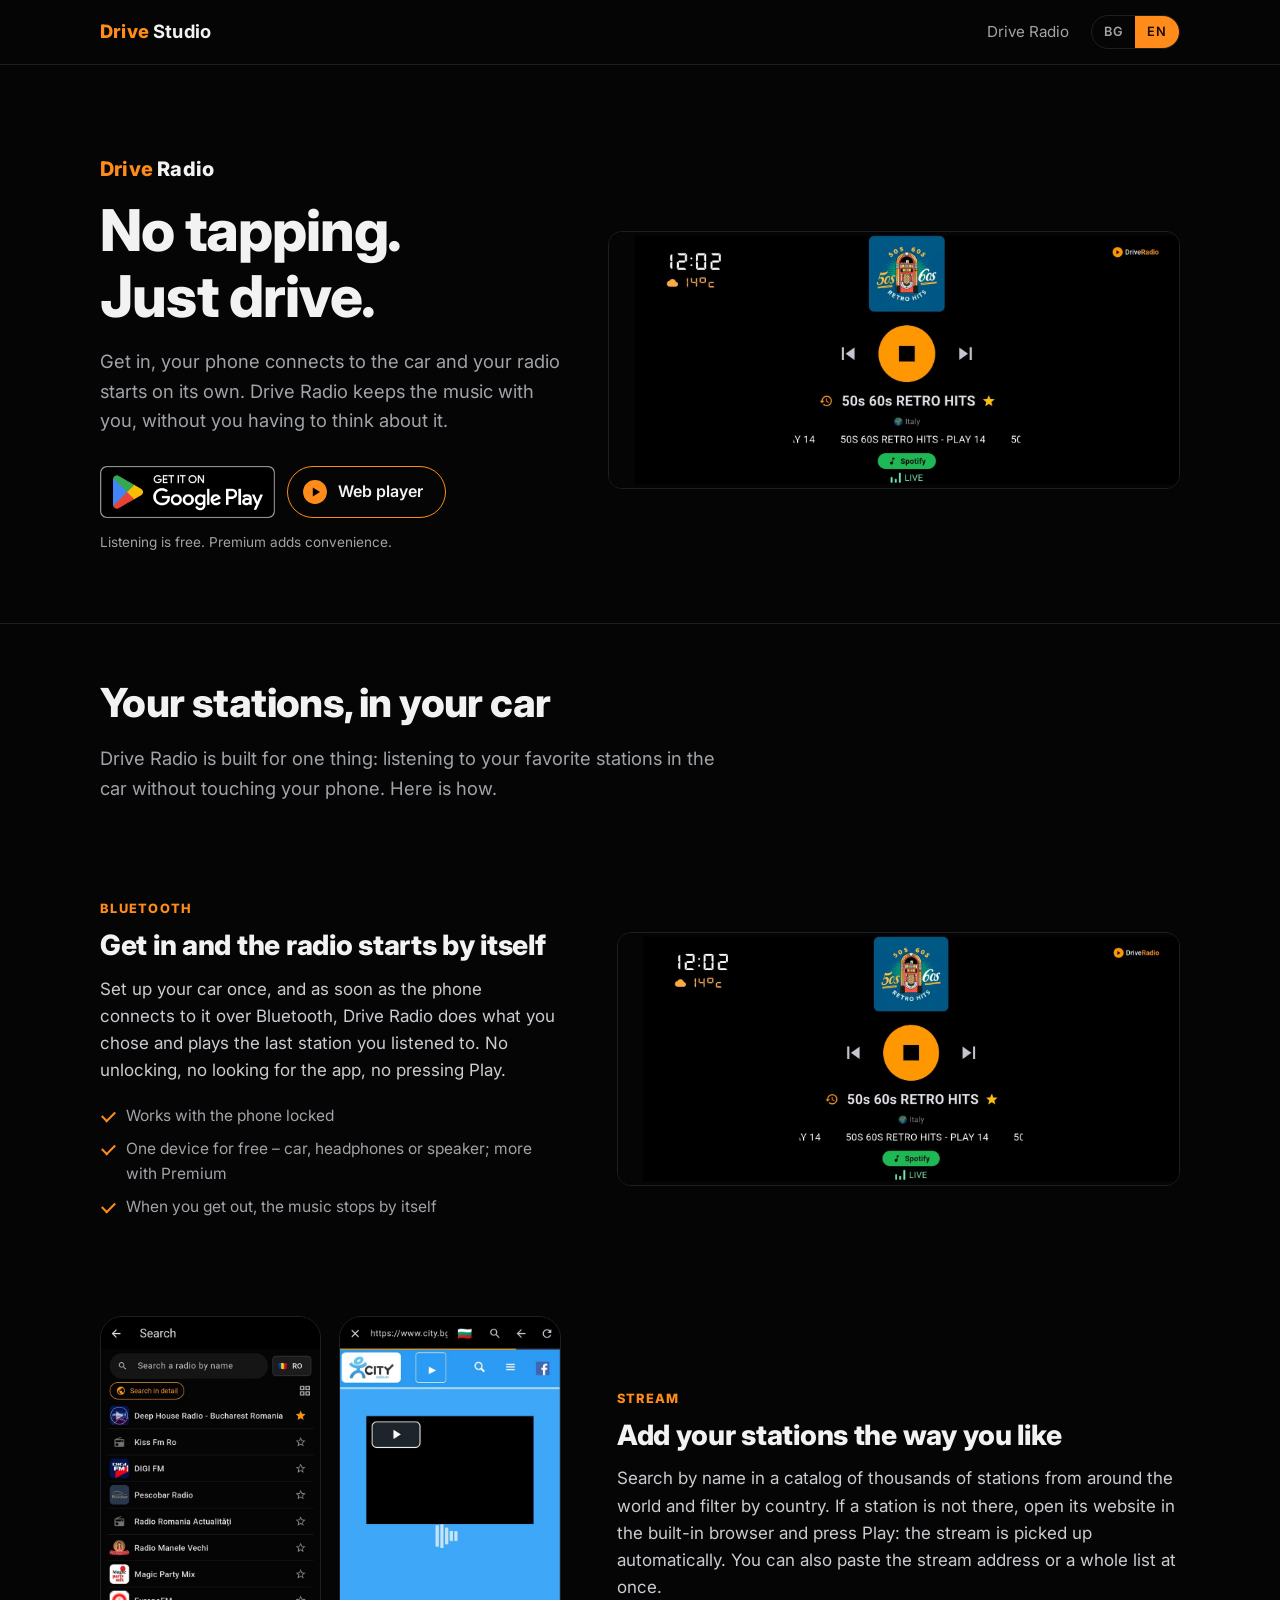
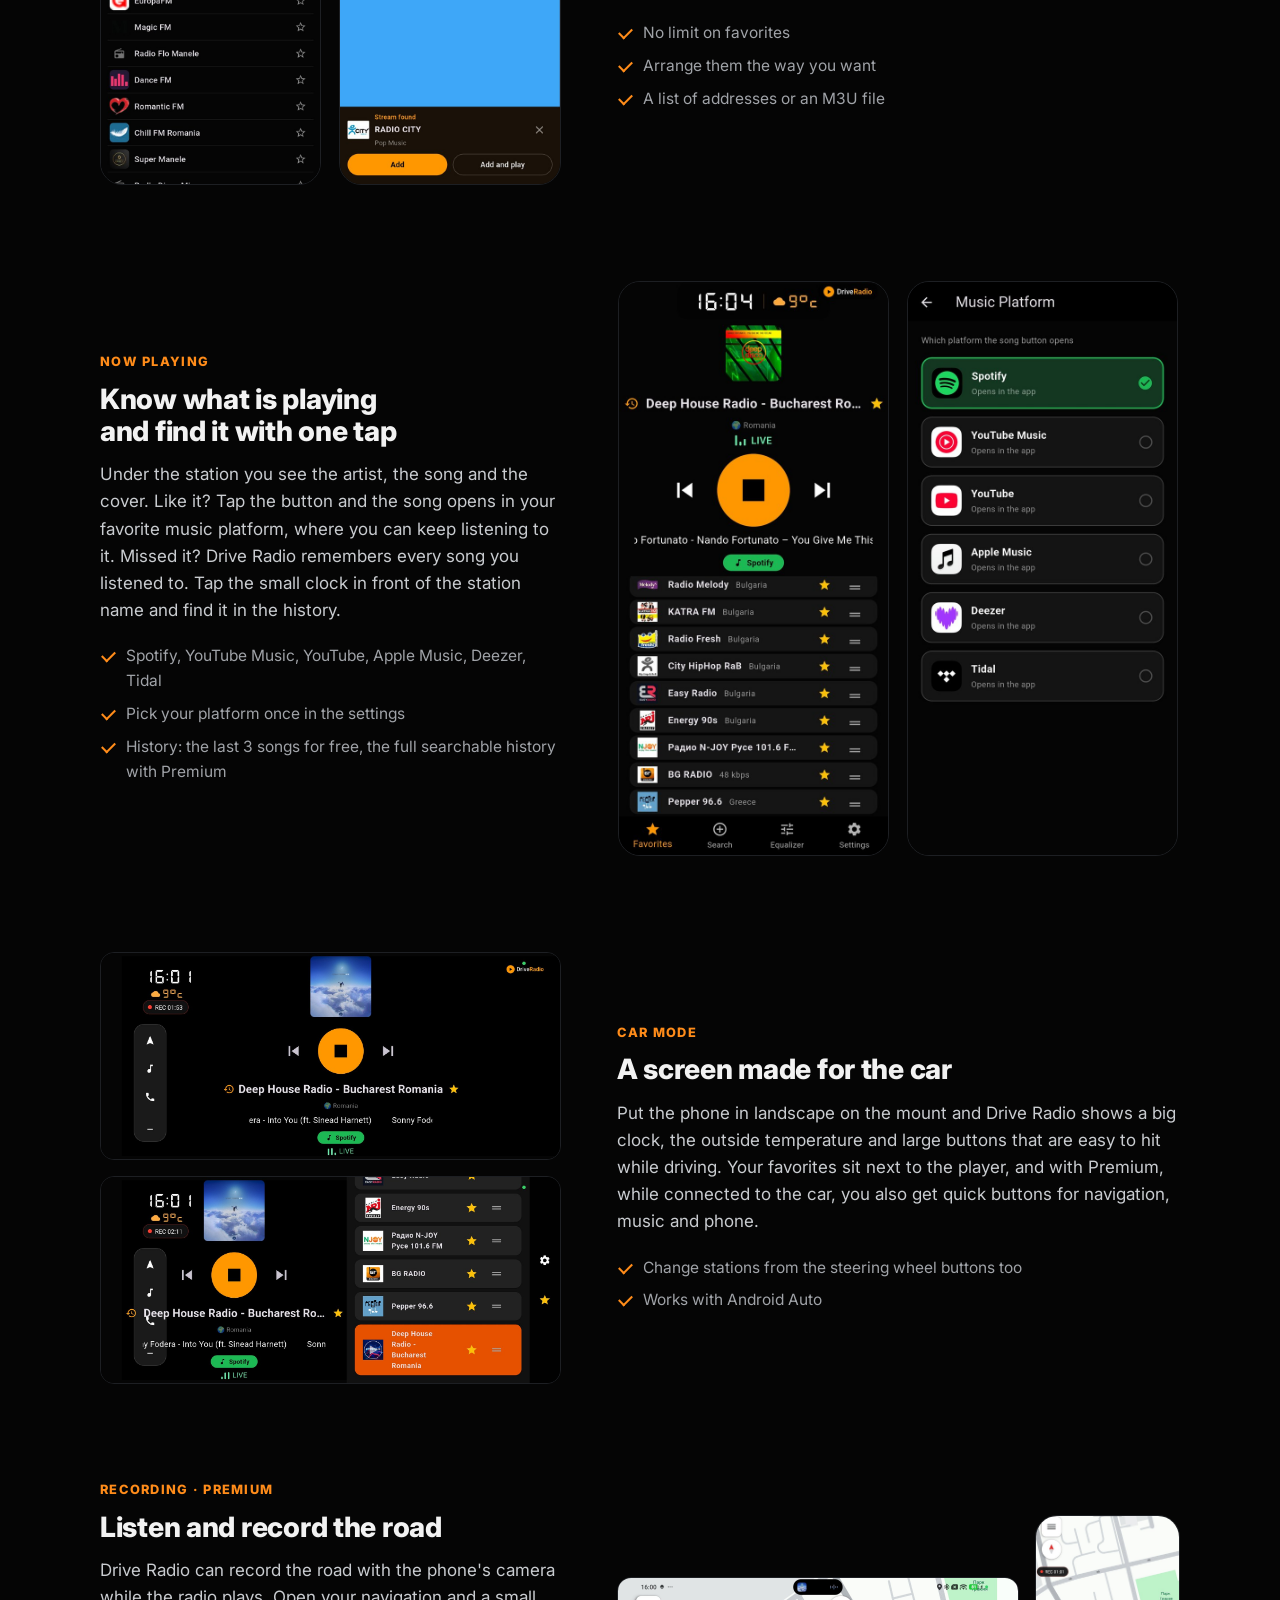
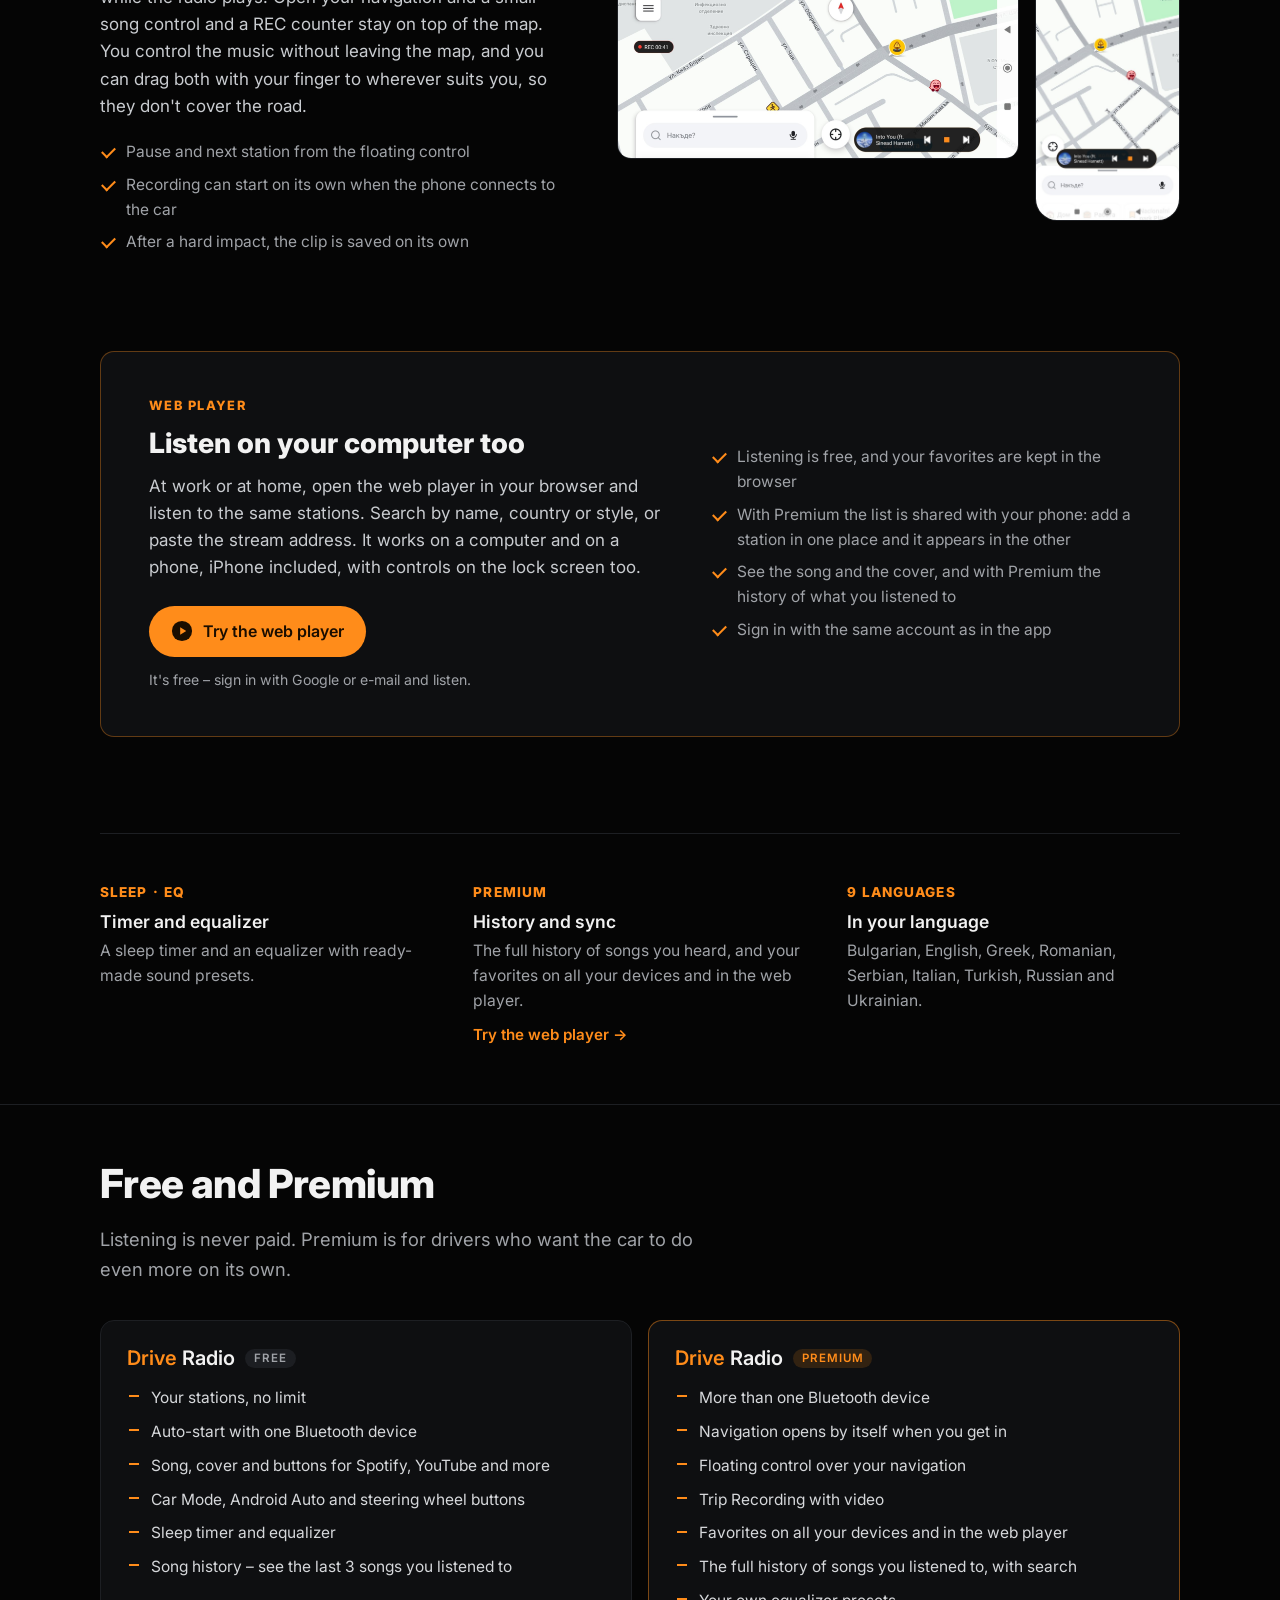
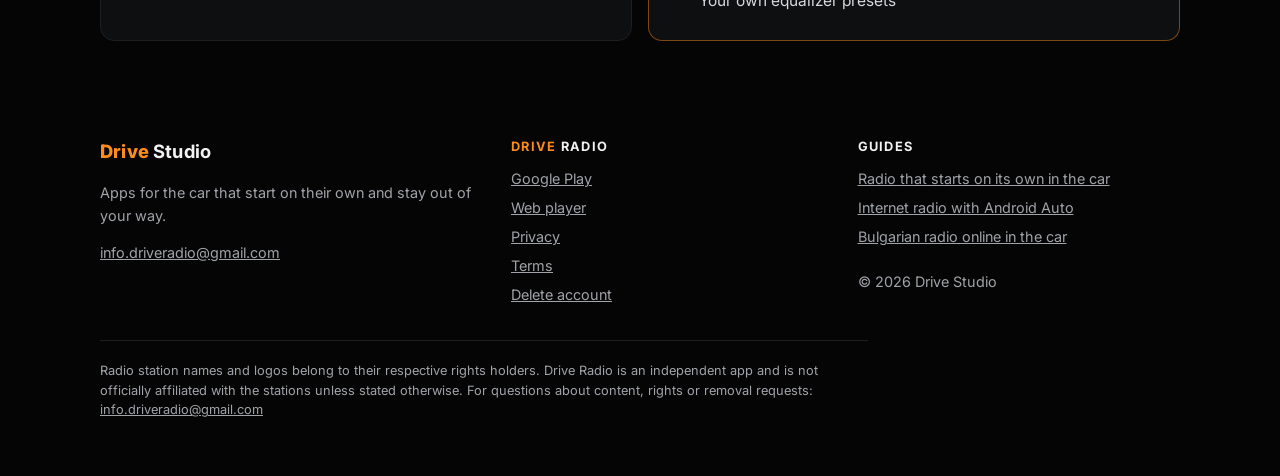
==== index.html @ 6dcf510c "Add three guide pages (BG/EN): auto-start radio, Android Auto, Bulgarian stations Written in Vesko's" ====
<!doctype html>
<html lang="bg">
<head>
<meta charset="utf-8">
<meta name="viewport" content="width=device-width, initial-scale=1">
<title>Drive Studio</title>
<meta name="description" content="Drive Radio: your radio starts on its own when the phone connects to the car. No tapping. Just drive.">
<link rel="icon" href="img/icon.png">
<!-- Link previews (Viber, Messenger, Facebook...): our icon, not a random screenshot -->
<meta property="og:type" content="website">
<meta property="og:url" content="https://driveradio.app/">
<meta property="og:site_name" content="Drive Studio">
<meta property="og:title" content="Drive Radio – Без докосване. Само карай.">
<meta property="og:description" content="Качваш се, телефонът се свързва с колата и твоето радио стартира само.">
<meta property="og:image" content="https://driveradio.app/img/share.png">
<meta property="og:image:width" content="1200">
<meta property="og:image:height" content="630">
<meta property="og:image:alt" content="Drive Radio">
<meta name="twitter:card" content="summary_large_image">
<link rel="preconnect" href="https://fonts.googleapis.com">
<link rel="preconnect" href="https://fonts.gstatic.com" crossorigin>
<link rel="stylesheet" href="https://fonts.googleapis.com/css2?family=Inter:wght@400;500;600;800&display=swap">
<style>
  :root {
    --bg: #050505;
    --panel: #0e0f11;
    --line: #1d1f23;
    --text: #f2f2f2;
    --dim: #a0a3a8;
    --orange: #ff8c1a;
    --orange-ink: #1a0d00;
    --radius: 14px;
  }
  * { box-sizing: border-box; }
  [hidden] { display: none !important; }
  html { scroll-behavior: smooth; }
  @media (prefers-reduced-motion: reduce) { html { scroll-behavior: auto; } }
  body {
    margin: 0; background: var(--bg); color: var(--text);
    font-family: Inter, system-ui, -apple-system, "Segoe UI", Roboto, sans-serif;
    font-size: 17px; line-height: 1.6; -webkit-font-smoothing: antialiased;
  }
  img { max-width: 100%; display: block; }
  a { color: var(--orange); }
  a:focus-visible, button:focus-visible { outline: 2px solid var(--orange); outline-offset: 3px; border-radius: 6px; }
  .wrap { max-width: 1120px; margin: 0 auto; padding: 0 20px; }

  /* Language: show only the active one */
  [data-l] { display: none; }
  html[lang="bg"] [data-l="bg"], html[lang="en"] [data-l="en"] { display: revert; }
  html[lang="bg"] img[data-l="bg"], html[lang="en"] img[data-l="en"] { display: block; }
  .dash-auto-intro { margin-top: 80px; max-width: 40em; }
  @media (min-width: 620px) { .phones.three { grid-template-columns: repeat(3, 1fr); max-width: 900px; } }

  header { border-bottom: 1px solid var(--line); }
  .bar { display: flex; align-items: center; justify-content: space-between; gap: 16px; height: 64px; }
  .mark { font-weight: 800; font-size: 1.15rem; letter-spacing: 0.01em; text-decoration: none; color: var(--orange); }
  .mark b { color: var(--text); }
  nav { display: flex; align-items: center; gap: 22px; }
  nav a { color: var(--dim); text-decoration: none; font-size: 0.95rem; }
  nav a:hover { color: var(--text); }
  .lang { display: flex; border: 1px solid var(--line); border-radius: 999px; overflow: hidden; }
  .lang button {
    background: none; border: 0; color: var(--dim); font: inherit; font-size: 0.8rem; font-weight: 600;
    letter-spacing: 0.06em; padding: 6px 12px; cursor: pointer;
  }
  .lang button[aria-pressed="true"] { background: var(--orange); color: var(--orange-ink); }
  @media (max-width: 640px) { nav a { display: none; } }

  .eyebrow { font-size: 0.78rem; font-weight: 600; letter-spacing: 0.12em; text-transform: uppercase; color: var(--orange); margin: 0 0 12px; }
  /* App names like the Drive Studio mark: "Drive" orange, name white */
  .brand-name { margin: 0 0 12px; font-size: 1.25rem; font-weight: 800; color: var(--orange); letter-spacing: 0.01em; }
  .brand-name b { color: var(--text); font-weight: 800; }
  .brand-inline { color: var(--orange); }
  .brand-inline b { color: var(--text); font-weight: inherit; }
  h1, h2, h3 { line-height: 1.15; margin: 0; text-wrap: balance; }
  h1 { font-size: clamp(2.2rem, 5.2vw, 3.6rem); font-weight: 800; letter-spacing: -0.02em; }
  h2 { font-size: clamp(1.7rem, 3.6vw, 2.5rem); font-weight: 800; letter-spacing: -0.015em; }
  h3 { font-size: 1.1rem; font-weight: 600; }
  .lead { color: var(--dim); font-size: 1.15rem; max-width: 34em; margin: 18px 0 0; }

  .hero { padding-top: 64px; padding-bottom: 40px; display: grid; gap: 40px; grid-template-columns: 1fr; align-items: center; }
  @media (min-width: 900px) { .hero { grid-template-columns: 0.9fr 1.1fr; padding-top: 88px; padding-bottom: 56px; } }
  .actions { display: flex; flex-wrap: wrap; gap: 12px; margin-top: 30px; }
  .btn {
    display: inline-flex; align-items: center; gap: 10px; padding: 13px 22px; border-radius: 999px;
    font-weight: 600; text-decoration: none; font-size: 1rem;
  }
  .btn-primary { background: var(--orange); color: var(--orange-ink); }
  .btn-primary:hover { background: #ffa04a; }
  .btn-ghost { border: 1px solid #33363b; color: var(--text); }
  .btn-ghost:hover { border-color: var(--dim); }
  /* Web player: orange outline + play icon, same height as the Play badge */
  .btn-web { height: 52px; padding: 0 22px 0 14px; border: 1.5px solid var(--orange); color: var(--text); }
  .btn-web .btn-icon { width: 26px; height: 26px; color: var(--orange); flex: none; }
  .btn-web:hover { background: rgba(255, 140, 26, 0.12); }
  .btn-primary .btn-icon { width: 22px; height: 22px; color: var(--orange-ink); flex: none; }
  .try-note { color: var(--dim) !important; font-size: 0.88rem; margin: 12px 0 0 !important; }
  .try-link { display: inline-block; margin-top: 10px; font-weight: 600; font-size: 0.95rem; text-decoration: none; }
  .try-link:hover { text-decoration: underline; }
  .gplay { display: inline-flex; align-items: center; border-radius: 10px; }
  .gplay img { height: 52px; width: auto; }
  .btn-soon { border: 1px dashed #4a4d52; color: var(--dim); cursor: default; }
  .note { color: var(--dim); font-size: 0.85rem; margin-top: 14px; }

  .shot { border-radius: var(--radius); border: 1px solid var(--line); background: #000; overflow: hidden; }
  .shot img { width: 100%; height: auto; }

  section { padding: 56px 0; }
  .divider { border-top: 1px solid var(--line); }

  .features { display: grid; gap: 28px 40px; grid-template-columns: 1fr; margin-top: 36px; }
  @media (min-width: 720px) { .features { grid-template-columns: 1fr 1fr; } }
  @media (min-width: 1000px) { .features { grid-template-columns: repeat(3, 1fr); } }
  .feature h3 { margin-bottom: 6px; }
  .feature p { margin: 0; color: var(--dim); font-size: 0.98rem; }
  .feature .k { display: block; font-variant-numeric: tabular-nums; color: var(--orange); font-weight: 800; font-size: 0.85rem; letter-spacing: 0.08em; margin-bottom: 8px; }

  .gallery { display: grid; gap: 16px; grid-template-columns: 1fr; margin-top: 36px; }
  @media (min-width: 820px) { .gallery { grid-template-columns: 1fr 1fr; } }
  /* Feature rows: text beside a large screenshot, alternating sides */
  .row { display: grid; gap: 32px; grid-template-columns: 1fr; align-items: center; margin-top: 72px; }
  @media (min-width: 900px) {
    .row { grid-template-columns: 0.9fr 1.1fr; gap: 56px; margin-top: 96px; }
    .row.flip .row-text { order: 2; }
  }
  .row-text h3 { font-size: clamp(1.35rem, 2.4vw, 1.75rem); font-weight: 800; letter-spacing: -0.01em; margin-bottom: 14px; }
  .row-text p { color: #c9ccd0; margin: 0; max-width: 34em; }
  .row-text .k { display: block; color: var(--orange); font-weight: 800; font-size: 0.8rem; letter-spacing: 0.1em; margin-bottom: 10px; }
  .ticks { list-style: none; padding: 0; margin: 20px 0 0; display: grid; gap: 8px; }
  .ticks li { position: relative; padding-left: 26px; color: var(--dim); font-size: 0.97rem; }
  .ticks li::before { content: ""; position: absolute; left: 2px; top: 0.45em; width: 11px; height: 6px; border-left: 2px solid var(--orange); border-bottom: 2px solid var(--orange); transform: rotate(-45deg); }
  .row-media.phones-2 { display: grid; grid-template-columns: 1fr 1fr; gap: 18px; max-width: 560px; justify-self: center; width: 100%; }
  .row-media.phones-2 .shot { border-radius: 22px; }
  .row-media.stack { display: grid; gap: 16px; }
  /* Landscape navigation shot beside the same screen upright */
  .row-media.nav-pair { display: grid; grid-template-columns: 1fr 0.36fr; gap: 16px; align-items: center; }
  .row-media.nav-pair .shot:last-child { border-radius: 22px; }
  .web-band {
    margin-top: 96px; padding: 36px; border-radius: var(--radius);
    background: var(--panel); border: 1px solid rgba(255, 140, 26, 0.35);
    display: grid; gap: 28px 48px; grid-template-columns: 1fr; align-items: center;
  }
  @media (min-width: 900px) { .web-band { grid-template-columns: 1.1fr 0.9fr; padding: 44px 48px; } }
  .web-band .k { display: block; color: var(--orange); font-weight: 800; font-size: 0.8rem; letter-spacing: 0.1em; margin-bottom: 10px; }
  .web-band h3 { font-size: clamp(1.35rem, 2.4vw, 1.75rem); font-weight: 800; margin-bottom: 14px; }
  .web-band p { color: #c9ccd0; margin: 0 0 24px; }
  .web-band .ticks { margin: 0; }
  .extras { margin-top: 96px; padding-top: 48px; border-top: 1px solid var(--line); }
  .phones { display: grid; gap: 16px; grid-template-columns: repeat(2, 1fr); margin-top: 44px; }
  @media (min-width: 820px) { .phones { grid-template-columns: repeat(4, 1fr); gap: 20px; } }
  .phones .shot { border-radius: 22px; }
  figure { margin: 0; }
  figcaption { color: var(--dim); font-size: 0.88rem; margin-top: 10px; }

  .plans { display: grid; gap: 16px; grid-template-columns: 1fr; margin-top: 36px; }
  @media (min-width: 820px) { .plans { grid-template-columns: 1fr 1fr; } }
  .plan { background: var(--panel); border: 1px solid var(--line); border-radius: var(--radius); padding: 26px; }
  .plan.premium { border-color: rgba(255, 140, 26, 0.45); }
  .plan h3 { font-size: 1.25rem; display: flex; align-items: center; gap: 10px; }
  .tag { font-size: 0.72rem; font-weight: 600; letter-spacing: 0.08em; text-transform: uppercase; padding: 3px 9px; border-radius: 999px; background: #1c1e22; color: var(--dim); }
  .premium .tag { background: rgba(255, 140, 26, 0.15); color: var(--orange); }
  .plan ul { margin: 16px 0 0; padding: 0; list-style: none; display: grid; gap: 9px; }
  .plan li { padding-left: 24px; position: relative; color: #d6d8db; font-size: 0.97rem; }
  .plan li::before { content: ""; position: absolute; left: 2px; top: 0.6em; width: 10px; height: 2px; background: var(--orange); }

  .dashcam { background: var(--panel); border-top: 1px solid var(--line); border-bottom: 1px solid var(--line); }
  .soon { display: inline-block; font-size: 0.78rem; font-weight: 600; letter-spacing: 0.12em; text-transform: uppercase; color: var(--orange); border: 1px solid rgba(255,140,26,0.5); border-radius: 999px; padding: 4px 12px; margin-bottom: 14px; }
  .dash-grid { display: grid; gap: 40px; grid-template-columns: 1fr; align-items: start; }
  @media (min-width: 900px) { .dash-grid { grid-template-columns: 0.85fr 1.15fr; } }
  .dash-intro { max-width: 40em; }
  .row-media.single-phone { max-width: 300px; justify-self: center; width: 100%; }
  .row-media.single-phone .shot { border-radius: 22px; }
  .plans-head { font-size: clamp(1.2rem, 2.2vw, 1.5rem); font-weight: 800; margin-top: 72px; max-width: 36em; }
  .dashcam .plan { background: var(--bg); }
  .dash-features { display: grid; gap: 20px 32px; grid-template-columns: 1fr; margin-top: 30px; }
  @media (min-width: 620px) and (max-width: 899px) { .dash-features { grid-template-columns: 1fr 1fr; } }
  .dash-features .feature p { font-size: 0.95rem; }
  /* Portrait shot beside two stacked landscape shots; column widths make the
     portrait as tall as the stack (portrait 600x1333, landscapes 1800x810). */
  .dash-shots { display: grid; gap: 16px; grid-template-columns: 0.405fr 1fr; grid-template-rows: auto auto; }
  .dash-shots .portrait { grid-row: span 2; border-radius: 22px; }
  @media (max-width: 619px) {
    .dash-shots { grid-template-columns: 1fr; }
    .dash-shots .portrait { grid-row: auto; width: 62%; justify-self: center; }
  }

  footer { padding: 40px 0 56px; color: var(--dim); font-size: 0.9rem; }
  .foot { display: grid; gap: 24px; grid-template-columns: 1fr; }
  @media (min-width: 720px) { .foot { grid-template-columns: 1.2fr 1fr 1fr; } }
  footer h4 { color: var(--text); font-size: 0.8rem; letter-spacing: 0.1em; text-transform: uppercase; margin: 0 0 10px; }
  footer ul { list-style: none; margin: 0; padding: 0; display: grid; gap: 6px; }
  footer a { color: var(--dim); }
  footer a:hover { color: var(--text); }
  footer .rights { margin: 32px 0 0; padding-top: 20px; border-top: 1px solid var(--line); font-size: 0.8rem; line-height: 1.55; max-width: 60em; }
</style>
</head>
<body>

<header>
  <div class="wrap bar">
    <a class="mark" href="#top">Drive <b>Studio</b></a>
    <nav aria-label="Main">
      <a href="#radio">Drive Radio</a>
      <a href="#dashcam" hidden>Drive Dashcam</a>
      <div class="lang" role="group" aria-label="Language">
        <button type="button" data-set-lang="bg" aria-pressed="true">BG</button>
        <button type="button" data-set-lang="en" aria-pressed="false">EN</button>
      </div>
    </nav>
  </div>
</header>

<main id="top">

  <!-- ============ DRIVE RADIO ============ -->
  <div class="wrap hero" id="radio">
    <div>
      <p class="brand-name">Drive <b>Radio</b></p>
      <h1>
        <span data-l="bg">Без докосване. Само карай.</span>
        <span data-l="en">No tapping. Just drive.</span>
      </h1>
      <p class="lead">
        <span data-l="bg">Качваш се, телефонът се свързва с колата и твоето радио стартира само. Drive Radio се грижи музиката да е винаги с теб, без да се налага да мислиш за нея.</span>
        <span data-l="en">Get in, your phone connects to the car and your radio starts on its own. Drive Radio keeps the music with you, without you having to think about it.</span>
      </p>
      <div class="actions">
        <a class="gplay" href="https://play.google.com/store/apps/details?id=bg.driveradio.app">
          <img data-l="bg" src="img/gplay-bg.png" width="646" height="192" alt="Изтеглете от Google Play">
          <img data-l="en" src="img/gplay-en.png" width="564" height="168" alt="Get it on Google Play">
        </a>
        <a class="btn btn-web" href="https://player.driveradio.app/">
          <svg class="btn-icon" viewBox="0 0 24 24" aria-hidden="true"><circle cx="12" cy="12" r="11" fill="currentColor"/><path d="M10 7.8v8.4l6.6-4.2z" fill="#050505"/></svg>
          <span data-l="bg">Уеб плеър</span><span data-l="en">Web player</span>
        </a>
      </div>
      <p class="note">
        <span data-l="bg">Слушането е безплатно. Premium добавя удобства.</span>
        <span data-l="en">Listening is free. Premium adds convenience.</span>
      </p>
    </div>
    <div class="shot">
      <img src="img/radio-player.jpg" width="1600" height="720" alt="Drive Radio player in landscape: clock, temperature, station cover and big buttons">
    </div>
  </div>

  <section class="divider">
    <div class="wrap">
      <h2>
        <span data-l="bg">Твоите радиа в твоята кола</span>
        <span data-l="en">Your stations, in your car</span>
      </h2>
      <p class="lead">
        <span data-l="bg">Drive Radio е направено за едно нещо: да слушаш любимите си станции в колата, без да докосваш телефона. Ето как.</span>
        <span data-l="en">Drive Radio is built for one thing: listening to your favorite stations in the car without touching your phone. Here is how.</span>
      </p>

      <!-- Row 1: auto-start -->
      <div class="row">
        <div class="row-text">
          <span class="k">BLUETOOTH</span>
          <h3><span data-l="bg">Качваш се и радиото стартира само</span><span data-l="en">Get in and the radio starts by itself</span></h3>
          <p>
            <span data-l="bg">Веднъж настройваш колата си и щом телефонът се свърже с нея по Bluetooth, Drive Radio прави това, което си избрал, и пуска последно слушаната станция. Не е нужно да отключваш телефона, да търсиш приложението или да натискаш Play.</span>
            <span data-l="en">Set up your car once, and as soon as the phone connects to it over Bluetooth, Drive Radio does what you chose and plays the last station you listened to. No unlocking, no looking for the app, no pressing Play.</span>
          </p>
          <ul class="ticks">
            <li><span data-l="bg">Работи и при заключен телефон</span><span data-l="en">Works with the phone locked</span></li>
            <li><span data-l="bg">Едно устройство безплатно – кола, слушалки или колонка; повече с Premium</span><span data-l="en">One device for free – car, headphones or speaker; more with Premium</span></li>
            <li><span data-l="bg">При слизане музиката спира сама</span><span data-l="en">When you get out, the music stops by itself</span></li>
          </ul>
        </div>
        <div class="row-media">
          <div class="shot"><img src="img/radio-player.jpg" width="1600" height="719" loading="lazy" alt="Drive Radio playing in landscape with a big clock and temperature"></div>
        </div>
      </div>

      <!-- Row 2: add stations -->
      <div class="row flip">
        <div class="row-text">
          <span class="k">STREAM</span>
          <h3><span data-l="bg">Добавяш своите станции, както ти е удобно</span><span data-l="en">Add your stations the way you like</span></h3>
          <p>
            <span data-l="bg">Търсиш радио по име в каталог с хиляди станции от цял свят и филтрираш по държава. Ако станцията я няма, отваряш сайта ѝ във вградения браузър и натискаш Play: потокът се улавя автоматично. Можеш да поставиш и адреса на потока или цял списък наведнъж.</span>
            <span data-l="en">Search by name in a catalog of thousands of stations from around the world and filter by country. If a station is not there, open its website in the built-in browser and press Play: the stream is picked up automatically. You can also paste the stream address or a whole list at once.</span>
          </p>
          <ul class="ticks">
            <li><span data-l="bg">Без ограничение на любимите</span><span data-l="en">No limit on favorites</span></li>
            <li><span data-l="bg">Подреждаш ги, както искаш</span><span data-l="en">Arrange them the way you want</span></li>
            <li><span data-l="bg">Списък с адреси или M3U файл</span><span data-l="en">A list of addresses or an M3U file</span></li>
          </ul>
        </div>
        <div class="row-media phones-2">
          <div class="shot"><img data-l="bg" src="img/phone-search.jpg" width="600" height="1278" loading="lazy" alt="Searching radio stations by name and country"><img data-l="en" src="img/phone-search-en.jpg" width="600" height="1278" loading="lazy" alt="Searching radio stations by name and country"></div>
          <div class="shot"><img data-l="bg" src="img/phone-caught.jpg" width="600" height="1278" loading="lazy" alt="Сайтът на радиото в Drive Radio: потокът е намерен, бутони Добави и Добави и пусни"><img data-l="en" src="img/phone-caught-en.jpg" width="600" height="1278" loading="lazy" alt="A radio website inside Drive Radio: stream found, with Add and Add and play buttons"></div>
        </div>
      </div>

      <!-- Row 3: song and cover -->
      <div class="row">
        <div class="row-text">
          <span class="k">NOW PLAYING</span>
          <h3><span data-l="bg">Знаеш какво звучи и го намираш с едно докосване</span><span data-l="en">Know what is playing and find it with one tap</span></h3>
          <p>
            <span data-l="bg">Под станцията виждаш изпълнителя, песента и обложката. Хареса ли ти, докосваш бутона и песента се отваря в любимата ти музикална платформа, където можеш да продължиш да я слушаш. Не успя да я видиш? Drive Radio помни всяка песен, която си слушал. Докосваш малкия часовник пред името на станцията и я намираш в историята.</span>
            <span data-l="en">Under the station you see the artist, the song and the cover. Like it? Tap the button and the song opens in your favorite music platform, where you can keep listening to it. Missed it? Drive Radio remembers every song you listened to. Tap the small clock in front of the station name and find it in the history.</span>
          </p>
          <ul class="ticks">
            <li>Spotify, YouTube Music, YouTube, Apple Music, Deezer, Tidal</li>
            <li><span data-l="bg">Избираш платформата веднъж в настройките</span><span data-l="en">Pick your platform once in the settings</span></li>
            <li><span data-l="bg">История: последните 3 песни безплатно, цялата история с търсене – с Premium</span><span data-l="en">History: the last 3 songs for free, the full searchable history with Premium</span></li>
          </ul>
        </div>
        <div class="row-media phones-2">
          <div class="shot"><img data-l="bg" src="img/phone-player.jpg" width="600" height="1278" loading="lazy" alt="Player showing the song, the cover and the list of favorites"><img data-l="en" src="img/phone-player-en.jpg" width="600" height="1278" loading="lazy" alt="Player showing the song, the cover and the list of favorites"></div>
          <div class="shot"><img data-l="bg" src="img/phone-platforms.jpg" width="600" height="1278" loading="lazy" alt="Choosing the music platform for the song button"><img data-l="en" src="img/phone-platforms-en.jpg" width="600" height="1278" loading="lazy" alt="Choosing the music platform for the song button"></div>
        </div>
      </div>

      <!-- Row 4: Car Mode -->
      <div class="row flip">
        <div class="row-text">
          <span class="k">CAR MODE</span>
          <h3><span data-l="bg">Екран, направен за колата</span><span data-l="en">A screen made for the car</span></h3>
          <p>
            <span data-l="bg">Сложиш ли телефона хоризонтално на стойката, Drive Radio показва голям часовник, температурата навън и големи бутони, които се натискат лесно в движение. Любимите станции са до плеъра, а с Premium, докато си свързан с колата, имаш и бързи бутони за навигация, музика и телефон.</span>
            <span data-l="en">Put the phone in landscape on the mount and Drive Radio shows a big clock, the outside temperature and large buttons that are easy to hit while driving. Your favorites sit next to the player, and with Premium, while connected to the car, you also get quick buttons for navigation, music and phone.</span>
          </p>
          <ul class="ticks">
            <li><span data-l="bg">Станциите се сменят и от бутоните на волана</span><span data-l="en">Change stations from the steering wheel buttons too</span></li>
            <li><span data-l="bg">Работи с Android Auto</span><span data-l="en">Works with Android Auto</span></li>
          </ul>
        </div>
        <div class="row-media stack">
          <div class="shot"><img src="img/radio-carmode-buttons.jpg" width="1600" height="719" loading="lazy" alt="Car Mode with quick buttons for navigation, music and phone on the left"></div>
          <div class="shot"><img src="img/radio-carmode-favorites.jpg" width="1600" height="719" loading="lazy" alt="Car Mode player next to the list of favorite stations"></div>
        </div>
      </div>

      <!-- Row 5: trip recording + floating control over navigation -->
      <div class="row">
        <div class="row-text">
          <span class="k">RECORDING · PREMIUM</span>
          <h3><span data-l="bg">Слушаш и записваш пътя</span><span data-l="en">Listen and record the road</span></h3>
          <p>
            <span data-l="bg">Drive Radio може да записва пътя с камерата на телефона, докато свири радиото. Отвориш ли навигацията, над картата остават малкият бутон с песента и броячът REC. Управляваш музиката, без да излизаш от картата, а двете можеш да преместиш с пръст където ти е удобно, за да не закриват пътя.</span>
            <span data-l="en">Drive Radio can record the road with the phone's camera while the radio plays. Open your navigation and a small song control and a REC counter stay on top of the map. You control the music without leaving the map, and you can drag both with your finger to wherever suits you, so they don't cover the road.</span>
          </p>
          <ul class="ticks">
            <li><span data-l="bg">Пауза и следваща станция от плаващия бутон</span><span data-l="en">Pause and next station from the floating control</span></li>
            <li><span data-l="bg">Записът може да стартира сам, щом телефонът се свърже с колата</span><span data-l="en">Recording can start on its own when the phone connects to the car</span></li>
            <li><span data-l="bg">При силен удар клипът се запазва сам</span><span data-l="en">After a hard impact, the clip is saved on its own</span></li>
          </ul>
        </div>
        <div class="row-media nav-pair">
          <div class="shot"><img src="img/radio-waze-wide.jpg" width="1600" height="719" loading="lazy" alt="Waze in landscape with the Drive Radio song control and REC counter on top"></div>
          <div class="shot"><img src="img/radio-waze-tall.jpg" width="600" height="1278" loading="lazy" alt="Waze upright with the Drive Radio song control and REC counter on top"></div>
        </div>
      </div>

      <!-- Web player -->
      <div class="web-band">
        <div>
          <span class="k">WEB PLAYER</span>
          <h3><span data-l="bg">Слушай и от компютъра</span><span data-l="en">Listen on your computer too</span></h3>
          <p>
            <span data-l="bg">На работа или вкъщи отваряш уеб плеъра в браузъра и слушаш същите станции. Търсиш по име, държава или стил, или поставяш адреса на потока. Работи на компютър и на телефон, включително iPhone, с бутони и на заключения екран.</span>
            <span data-l="en">At work or at home, open the web player in your browser and listen to the same stations. Search by name, country or style, or paste the stream address. It works on a computer and on a phone, iPhone included, with controls on the lock screen too.</span>
          </p>
          <a class="btn btn-primary" href="https://player.driveradio.app/"><svg class="btn-icon" viewBox="0 0 24 24" aria-hidden="true"><circle cx="12" cy="12" r="11" fill="currentColor"/><path d="M10 7.8v8.4l6.6-4.2z" fill="#ff8c1a"/></svg><span data-l="bg">Пробвай уеб плеъра</span><span data-l="en">Try the web player</span></a>
          <p class="try-note"><span data-l="bg">Безплатно е – влизаш с Google или с имейл и слушаш.</span><span data-l="en">It's free – sign in with Google or e-mail and listen.</span></p>
        </div>
        <ul class="ticks">
          <li><span data-l="bg">Слушането е безплатно, а любимите се пазят в браузъра</span><span data-l="en">Listening is free, and your favorites are kept in the browser</span></li>
          <li><span data-l="bg">С Premium списъкът е общ с телефона: добавиш станция на едното място и тя се появява и на другото</span><span data-l="en">With Premium the list is shared with your phone: add a station in one place and it appears in the other</span></li>
          <li><span data-l="bg">Виждаш песента и обложката, а с Premium и историята на слушаните песни</span><span data-l="en">See the song and the cover, and with Premium the history of what you listened to</span></li>
          <li><span data-l="bg">Влизаш със същия профил като в приложението</span><span data-l="en">Sign in with the same account as in the app</span></li>
        </ul>
      </div>

      <!-- Small extras -->
      <div class="features extras">
        <div class="feature">
          <span class="k">SLEEP · EQ</span>
          <h3><span data-l="bg">Таймер и еквалайзер</span><span data-l="en">Timer and equalizer</span></h3>
          <p><span data-l="bg">Таймер за сън и еквалайзер с готови настройки за звука.</span><span data-l="en">A sleep timer and an equalizer with ready-made sound presets.</span></p>
        </div>
        <div class="feature">
          <span class="k">PREMIUM</span>
          <h3><span data-l="bg">История и синхронизация</span><span data-l="en">History and sync</span></h3>
          <p><span data-l="bg">Цялата история на чутите песни и любимите на всичките ти устройства и в уеб плеъра.</span><span data-l="en">The full history of songs you heard, and your favorites on all your devices and in the web player.</span></p>
          <a class="try-link" href="https://player.driveradio.app/"><span data-l="bg">Пробвай уеб плеъра →</span><span data-l="en">Try the web player →</span></a>
        </div>
        <div class="feature">
          <span class="k">9 LANGUAGES</span>
          <h3><span data-l="bg">На твоя език</span><span data-l="en">In your language</span></h3>
          <p><span data-l="bg">Български, английски, гръцки, румънски, сръбски, италиански, турски, руски и украински.</span><span data-l="en">Bulgarian, English, Greek, Romanian, Serbian, Italian, Turkish, Russian and Ukrainian.</span></p>
        </div>
      </div>
    </div>
  </section>

  <section class="divider">
    <div class="wrap">
      <h2>
        <span data-l="bg">Безплатно и Premium</span>
        <span data-l="en">Free and Premium</span>
      </h2>
      <p class="lead">
        <span data-l="bg">Слушането никога не е платено. Premium е за тези, които искат колата да прави още повече сама.</span>
        <span data-l="en">Listening is never paid. Premium is for drivers who want the car to do even more on its own.</span>
      </p>
      <div class="plans">
        <div class="plan">
          <h3><span class="brand-inline">Drive <b>Radio</b></span> <span class="tag"><span data-l="bg">Безплатно</span><span data-l="en">Free</span></span></h3>
          <ul>
            <li><span data-l="bg">Твоите станции, без ограничение</span><span data-l="en">Your stations, no limit</span></li>
            <li><span data-l="bg">Автоматичен старт с едно Bluetooth устройство</span><span data-l="en">Auto-start with one Bluetooth device</span></li>
            <li><span data-l="bg">Песен, обложка и бутони за Spotify, YouTube и други</span><span data-l="en">Song, cover and buttons for Spotify, YouTube and more</span></li>
            <li><span data-l="bg">Car Mode, Android Auto и бутони на волана</span><span data-l="en">Car Mode, Android Auto and steering wheel buttons</span></li>
            <li><span data-l="bg">Таймер за сън и еквалайзер</span><span data-l="en">Sleep timer and equalizer</span></li>
            <li><span data-l="bg">История на песните – виждаш последните 3, които си слушал</span><span data-l="en">Song history – see the last 3 songs you listened to</span></li>
          </ul>
        </div>
        <div class="plan premium">
          <h3><span class="brand-inline">Drive <b>Radio</b></span> <span class="tag">Premium</span></h3>
          <ul>
            <li><span data-l="bg">Повече от едно Bluetooth устройство</span><span data-l="en">More than one Bluetooth device</span></li>
            <li><span data-l="bg">Навигацията се отваря сама при качване</span><span data-l="en">Navigation opens by itself when you get in</span></li>
            <li><span data-l="bg">Плаващ контрол над навигацията</span><span data-l="en">Floating control over your navigation</span></li>
            <li><span data-l="bg">Записване на пътя с видео</span><span data-l="en">Trip Recording with video</span></li>
            <li><span data-l="bg">Любимите на всички устройства и в уеб плеъра</span><span data-l="en">Favorites on all your devices and in the web player</span></li>
            <li><span data-l="bg">Цялата история на песните, които си слушал, с търсене</span><span data-l="en">The full history of songs you listened to, with search</span></li>
            <li><span data-l="bg">Собствени настройки на еквалайзера</span><span data-l="en">Your own equalizer presets</span></li>
          </ul>
        </div>
      </div>
    </div>
  </section>

  <!-- ============ DRIVE DASHCAM ============ -->
  <!-- Drive Dashcam: hidden until the app is live on Google Play. Remove "hidden" here, in the nav and in the footer to show it. -->
  <section class="dashcam" id="dashcam" hidden>
    <div class="wrap">
      <div class="dash-intro">
        <span class="soon"><span data-l="bg">Скоро в Google Play</span><span data-l="en">Coming soon to Google Play</span></span>
        <p class="brand-name">Drive <b>Dashcam</b></p>
        <h2>
          <span data-l="bg">Видеорегистратор в телефона</span>
          <span data-l="en">A dash cam in your phone</span>
        </h2>
        <p class="lead">
          <span data-l="bg">Видеорегистратор, който стартира сам, щом се качиш в колата. Без реклами, а видеото остава на телефона ти.</span>
          <span data-l="en">A dash cam that starts on its own when you get in the car. No ads, and the video stays on your phone.</span>
        </p>
        <div class="actions">
          <span class="btn btn-soon"><span data-l="bg">Скоро в Google Play</span><span data-l="en">Coming soon to Google Play</span></span>
        </div>
      </div>

      <!-- Row 1: recording -->
      <div class="row">
        <div class="row-text">
          <span class="k">RECORDING</span>
          <h3><span data-l="bg">Всичко важно е върху видеото</span><span data-l="en">Everything that matters, on the video</span></h3>
          <p>
            <span data-l="bg">Телефонът става видеорегистратор, който записва пътя на кратки клипове. Върху всеки кадър се виждат скоростта, датата, часът, координатите и улицата. Когато мястото свърши, най-старите клипове се изтриват сами, а колко място да заемат записите избираш ти. Ако телефонът започне да се затопля, качеството се намалява само, за да продължи записът.</span>
            <span data-l="en">Your phone becomes a dash cam that records the road in short clips. Every frame shows the speed, date, time, coordinates and street. When space runs out, the oldest clips are removed on their own, and you choose how much space recordings may use. If the phone starts to heat up, quality is lowered automatically so recording can go on.</span>
          </p>
          <ul class="ticks">
            <li><span data-l="bg">Хоризонтално или вертикално – екранът се завърта с телефона</span><span data-l="en">Landscape or upright – the screen turns with the phone</span></li>
            <li><span data-l="bg">Бърза снимка и изключване на микрофона с едно докосване</span><span data-l="en">Quick photo and mic off with one tap</span></li>
            <li><span data-l="bg">Пауза, когато колата стои дълго, и продължава, щом потеглиш</span><span data-l="en">Pauses when the car stands still for a long time, resumes when you drive off</span></li>
          </ul>
        </div>
        <div class="row-media stack">
          <div class="shot"><img src="img/dashcam-road.jpg" width="1800" height="810" loading="lazy" alt="Drive Dashcam recording on a city bridge, with speed, time and place on the video"></div>
          <div class="shot"><img src="img/dashcam-radio.jpg" width="1800" height="810" loading="lazy" alt="Drive Dashcam recording in town with the Drive Radio floating music control on top"></div>
        </div>
      </div>

      <!-- Row 2: bluetooth -->
      <div class="row flip">
        <div class="row-text">
          <span class="k">BLUETOOTH</span>
          <h3><span data-l="bg">Качваш се и записът стартира</span><span data-l="en">Get in and recording starts</span></h3>
          <p>
            <span data-l="bg">Избираш колата веднъж от списъка с Bluetooth устройства. Щом телефонът се свърже с нея, записът започва, а когато слезеш, изчаква 5, 15 или 30 секунди и спира. Кратко прекъсване на Bluetooth не спира записа. С Premium при свързване се отварят и навигацията, и музиката – ти избираш кое приложение е на екрана и кое остава във фона.</span>
            <span data-l="en">You pick your car once from the list of Bluetooth devices. When the phone connects to it, recording starts; when you get out, it waits 5, 15 or 30 seconds and stops. A short Bluetooth drop doesn't stop the recording. With Premium, navigation and music open on connect too – you choose which app is on screen and which stays in the background.</span>
          </p>
          <ul class="ticks">
            <li><span data-l="bg">Сила на звука по твой избор при свързване (Premium)</span><span data-l="en">The volume of your choice on connect (Premium)</span></li>
            <li><span data-l="bg">Екранът не гасне, докато си свързан с колата (Premium)</span><span data-l="en">Screen stays on while connected to the car (Premium)</span></li>
            <li><span data-l="bg">При слизане музиката спира и приложенията се затварят</span><span data-l="en">When you get out, the music stops and the apps close</span></li>
          </ul>
        </div>
        <div class="row-media phones-2">
          <div class="shot">
            <img data-l="bg" src="img/dash-auto-bg.jpg" width="600" height="1278" loading="lazy" alt="Настройки на колата: запис, навигация на екрана, музика във фона">
            <img data-l="en" src="img/dash-auto-en.jpg" width="600" height="1278" loading="lazy" alt="Car settings: record video, navigation on screen, music in the background">
          </div>
          <div class="shot">
            <img data-l="bg" src="img/dash-extras-bg.jpg" width="600" height="1278" loading="lazy" alt="Сила на звука, буден екран и действия при слизане">
            <img data-l="en" src="img/dash-extras-en.jpg" width="600" height="1278" loading="lazy" alt="Volume on connect, keep screen awake and what happens on disconnect">
          </div>
        </div>
      </div>

      <!-- Row 3: protection -->
      <div class="row">
        <div class="row-text">
          <span class="k">PROTECTION</span>
          <h3><span data-l="bg">Важният клип остава</span><span data-l="en">The clip that matters stays</span></h3>
          <p>
            <span data-l="bg">При силен удар клипът се запазва сам, заедно със следващия, за да не се изгуби нищо от случилото се. Ако видиш нещо, което искаш да пазиш, докосваш щита и клипът е защитен. Защитените клипове не се изтриват при презаписване – само ти можеш да ги махнеш.</span>
            <span data-l="en">After a hard impact, the clip is saved on its own, together with the next one, so nothing of what happened is lost. If you see something you want to keep, you tap the shield and the clip is protected. Protected clips are never overwritten – only you can remove them.</span>
          </p>
          <ul class="ticks">
            <li><span data-l="bg">Чувствителност на удара: ниска, средна или висока</span><span data-l="en">Impact sensitivity: low, medium or high</span></li>
            <li><span data-l="bg">Кратка вибрация, когато клипът е защитен</span><span data-l="en">A short buzz when a clip is protected</span></li>
            <li><span data-l="bg">Защитените клипове са отбелязани в записите</span><span data-l="en">Protected clips are marked in your recordings</span></li>
          </ul>
        </div>
        <div class="row-media single-phone">
          <div class="shot"><img src="img/dashcam-portrait.jpg" width="600" height="1333" loading="lazy" alt="Drive Dashcam recording upright, with the shield button to protect the clip"></div>
        </div>
      </div>

      <!-- Row 4: navigation -->
      <div class="row flip">
        <div class="row-text">
          <span class="k">NAVIGATION</span>
          <h3><span data-l="bg">Записва, докато ползваш навигация</span><span data-l="en">Keeps recording while you navigate</span></h3>
          <p>
            <span data-l="bg">Отвориш ли Waze или Google Maps, записът продължава. Ти избираш как да виждаш, че тече: малък брояч REC над навигацията, малко прозорче с картината или камерата да остане на екрана. С Drive Radio управляваш музиката от плаващия ѝ бутон, без да напускаш записа.</span>
            <span data-l="en">Open Waze or Google Maps and recording carries on. You choose how to see that it's running: a small REC counter over the navigation, a small picture window, or the camera staying on screen. With Drive Radio, you control the music from its floating button without leaving the recording.</span>
          </p>
          <ul class="ticks">
            <li><span data-l="bg">Брояч над всичко или прозорче – по твой избор</span><span data-l="en">A counter over everything, or a small window – your choice</span></li>
            <li><span data-l="bg">Работи с Drive Radio, Spotify и други плейъри</span><span data-l="en">Works with Drive Radio, Spotify and other players</span></li>
            <li><span data-l="bg">Видеото остава на телефона – нищо не се качва</span><span data-l="en">The video stays on your phone – nothing is uploaded</span></li>
          </ul>
        </div>
        <div class="row-media stack">
          <figure>
            <div class="shot"><img src="img/nav-pip.jpg" width="1600" height="800" loading="lazy" alt="Waze on full screen with the Drive Dashcam recording in a small window in the corner"></div>
            <figcaption><span data-l="bg">Малко прозорче – виждаш пътя, докато навигацията е на целия екран.</span><span data-l="en">Small window – you still see the road while navigation fills the screen.</span></figcaption>
          </figure>
          <figure>
            <div class="shot"><img src="img/nav-counter.jpg" width="1200" height="496" loading="lazy" alt="Waze map with a small Drive Dashcam REC counter floating on top"></div>
            <figcaption><span data-l="bg">Малък брояч REC – навигацията остава цялата, а ти знаеш, че записът тече.</span><span data-l="en">Tiny REC counter – the navigation stays whole, and you know recording is on.</span></figcaption>
          </figure>
        </div>
      </div>

      <!-- Row 5: trips -->
      <div class="row">
        <div class="row-text">
          <span class="k">TRIPS</span>
          <h3><span data-l="bg">Всяко пътуване на картата</span><span data-l="en">Every trip on the map</span></h3>
          <p>
            <span data-l="bg">Клиповете се подреждат по пътувания – с разстояние, средна и максимална скорост. Маршрутът е на картата, оцветен по скорост, а отдолу има графика. Докосваш място от пътя и клипът стартира точно от тази секунда, а цялото пътуване върви като едно видео.</span>
            <span data-l="en">Clips are grouped into trips, with distance, average and top speed. The route is on the map, coloured by speed, with a graph below. Tap a spot on the route and the clip plays from that exact second, and the whole trip plays as one video.</span>
          </p>
          <ul class="ticks">
            <li><span data-l="bg">Споделяш клип или го запазваш в галерията</span><span data-l="en">Share a clip or save it to your gallery</span></li>
            <li><span data-l="bg">Изрязваш само важните секунди (Premium)</span><span data-l="en">Cut just the seconds that matter (Premium)</span></li>
            <li><span data-l="bg">Дневник на пробега за Excel и маршрут за Google Earth и Strava (Premium)</span><span data-l="en">Mileage log for Excel, and routes for Google Earth and Strava (Premium)</span></li>
          </ul>
        </div>
        <div class="row-media single-phone">
          <div class="shot"><img src="img/dash-map.jpg" width="600" height="1278" loading="lazy" alt="Trip on the map with start, end, top speed and a speed graph"></div>
        </div>
      </div>

      <h3 class="plans-head">
        <span data-l="bg">Записът и защитата са безплатни. Premium прави колата още по-самостоятелна.</span>
        <span data-l="en">Recording and protection are free. Premium lets the car do even more on its own.</span>
      </h3>
      <div class="plans">
        <div class="plan">
          <h3><span class="brand-inline">Drive <b>Dashcam</b></span> <span class="tag"><span data-l="bg">Безплатно</span><span data-l="en">Free</span></span></h3>
          <ul>
            <li><span data-l="bg">Тръгва сам – при свързване с колата по Bluetooth записът започва, при слизане спира.</span><span data-l="en">Starts on its own – recording begins when the phone connects to the car over Bluetooth and stops when you leave.</span></li>
            <li><span data-l="bg">Пази важното – при удар или с едно докосване клипът се запазва и не се изтрива.</span><span data-l="en">Keeps what matters – after an impact, or with one tap, the clip is saved and never deleted.</span></li>
            <li><span data-l="bg">Скорост, час и място върху видеото.</span><span data-l="en">Speed, time and location on the video.</span></li>
            <li><span data-l="bg">Всяко пътуване на картата – докоснеш място и клипът стартира оттам.</span><span data-l="en">Every trip on the map – tap a spot and the clip plays from there.</span></li>
            <li><span data-l="bg">Не ти пречи – докато ползваш навигация, записва в малко прозорче или като малък брояч.</span><span data-l="en">Stays out of the way – while you navigate, it records in a small window or as a tiny counter.</span></li>
            <li><span data-l="bg">Записва непрекъснато – най-старите клипове се изтриват сами, когато мястото свърши.</span><span data-l="en">Records non-stop – the oldest clips are removed on their own when space runs out.</span></li>
          </ul>
        </div>
        <div class="plan premium">
          <h3><span class="brand-inline">Drive <b>Dashcam</b></span> <span class="tag">Premium</span></h3>
          <ul>
            <li><span data-l="bg">Отваря сам музиката и навигацията при свързване, със сила на звука</span><span data-l="en">Opens your music and navigation on connect, with the volume set</span></li>
            <li><span data-l="bg">Повече от една кола</span><span data-l="en">More than one car</span></li>
            <li><span data-l="bg">Изрязваш и споделяш само важните секунди</span><span data-l="en">Cut and share just the seconds that matter</span></li>
            <li><span data-l="bg">Дневник на пробега с износ за Excel и маршрут за Google Earth и Strava</span><span data-l="en">Mileage log with Excel export, and routes for Google Earth and Strava</span></li>
            <li><span data-l="bg">Свой надпис върху видеото, например номера на колата</span><span data-l="en">Your own text on the video, e.g. the car's plate</span></li>
          </ul>
        </div>
      </div>
    </div>
  </section>

</main>

<footer>
  <div class="wrap foot">
    <div>
      <a class="mark" href="#top">Drive <b>Studio</b></a>
      <p>
        <span data-l="bg">Приложения за колата, които стартират сами и не ти пречат.</span>
        <span data-l="en">Apps for the car that start on their own and stay out of your way.</span>
      </p>
      <p><a href="mailto:info.driveradio@gmail.com">info.driveradio@gmail.com</a></p>
    </div>
    <div>
      <h4 class="brand-inline">Drive <b>Radio</b></h4>
      <ul>
        <li><a href="https://play.google.com/store/apps/details?id=bg.driveradio.app">Google Play</a></li>
        <li><a href="https://player.driveradio.app/"><span data-l="bg">Уеб плеър</span><span data-l="en">Web player</span></a></li>
        <li><a href="https://player.driveradio.app/privacy-policy.html"><span data-l="bg">Поверителност</span><span data-l="en">Privacy</span></a></li>
        <li><a href="https://player.driveradio.app/terms.html"><span data-l="bg">Условия</span><span data-l="en">Terms</span></a></li>
        <li><a href="https://player.driveradio.app/privacy-policy.html#delete"><span data-l="bg">Изтриване на профила</span><span data-l="en">Delete account</span></a></li>
      </ul>
    </div>
    <div>
      <h4 class="brand-inline" hidden>Drive <b>Dashcam</b></h4>
      <ul hidden>
        <li><a href="https://player.driveradio.app/dashcam/privacy-policy.html"><span data-l="bg">Поверителност</span><span data-l="en">Privacy</span></a></li>
        <li><a href="https://player.driveradio.app/dashcam/terms.html"><span data-l="bg">Условия</span><span data-l="en">Terms</span></a></li>
        <li><a href="https://player.driveradio.app/dashcam/delete-account.html"><span data-l="bg">Изтриване на профила</span><span data-l="en">Delete account</span></a></li>
      </ul>
      <h4><span data-l="bg">Полезно</span><span data-l="en">Guides</span></h4>
      <ul>
        <li data-l="bg"><a href="/radio-v-kolata/">Радиото да тръгва само в колата</a></li>
        <li data-l="bg"><a href="/android-auto-radio/">Интернет радио с Android Auto</a></li>
        <li data-l="bg"><a href="/bulgarski-radia/">Български радиа онлайн в колата</a></li>
        <li data-l="en"><a href="/en/radio-starts-automatically-in-car/">Radio that starts on its own in the car</a></li>
        <li data-l="en"><a href="/en/internet-radio-android-auto/">Internet radio with Android Auto</a></li>
        <li data-l="en"><a href="/en/bulgarian-radio-online-in-car/">Bulgarian radio online in the car</a></li>
      </ul>
      <p style="margin-top:22px">© 2026 Drive Studio</p>
    </div>
  </div>
  <div class="wrap">
    <p class="rights">
      <span data-l="bg">Имената и логата на радиостанциите принадлежат на съответните им правоносители. Drive Radio е независимо приложение и не е официално свързано с радиостанциите, освен ако не е посочено друго. За въпроси относно съдържание, права или искания за премахване: <a href="mailto:info.driveradio@gmail.com">info.driveradio@gmail.com</a></span>
      <span data-l="en">Radio station names and logos belong to their respective rights holders. Drive Radio is an independent app and is not officially affiliated with the stations unless stated otherwise. For questions about content, rights or removal requests: <a href="mailto:info.driveradio@gmail.com">info.driveradio@gmail.com</a></span>
    </p>
  </div>
</footer>

<script>
  (function () {
    var KEY = 'driveStudioLang';
    function apply(lang) {
      document.documentElement.lang = lang;
      document.querySelectorAll('[data-set-lang]').forEach(function (b) {
        b.setAttribute('aria-pressed', String(b.getAttribute('data-set-lang') === lang));
      });
    }
    var saved = null;
    try { saved = localStorage.getItem(KEY); } catch (e) {}
    var guess = (navigator.language || 'en').toLowerCase().indexOf('bg') === 0 ? 'bg' : 'en';
    apply(saved === 'bg' || saved === 'en' ? saved : guess);
    document.querySelectorAll('[data-set-lang]').forEach(function (b) {
      b.addEventListener('click', function () {
        var lang = b.getAttribute('data-set-lang');
        apply(lang);
        try { localStorage.setItem(KEY, lang); } catch (e) {}
      });
    });
  })();
</script>
</body>
</html>
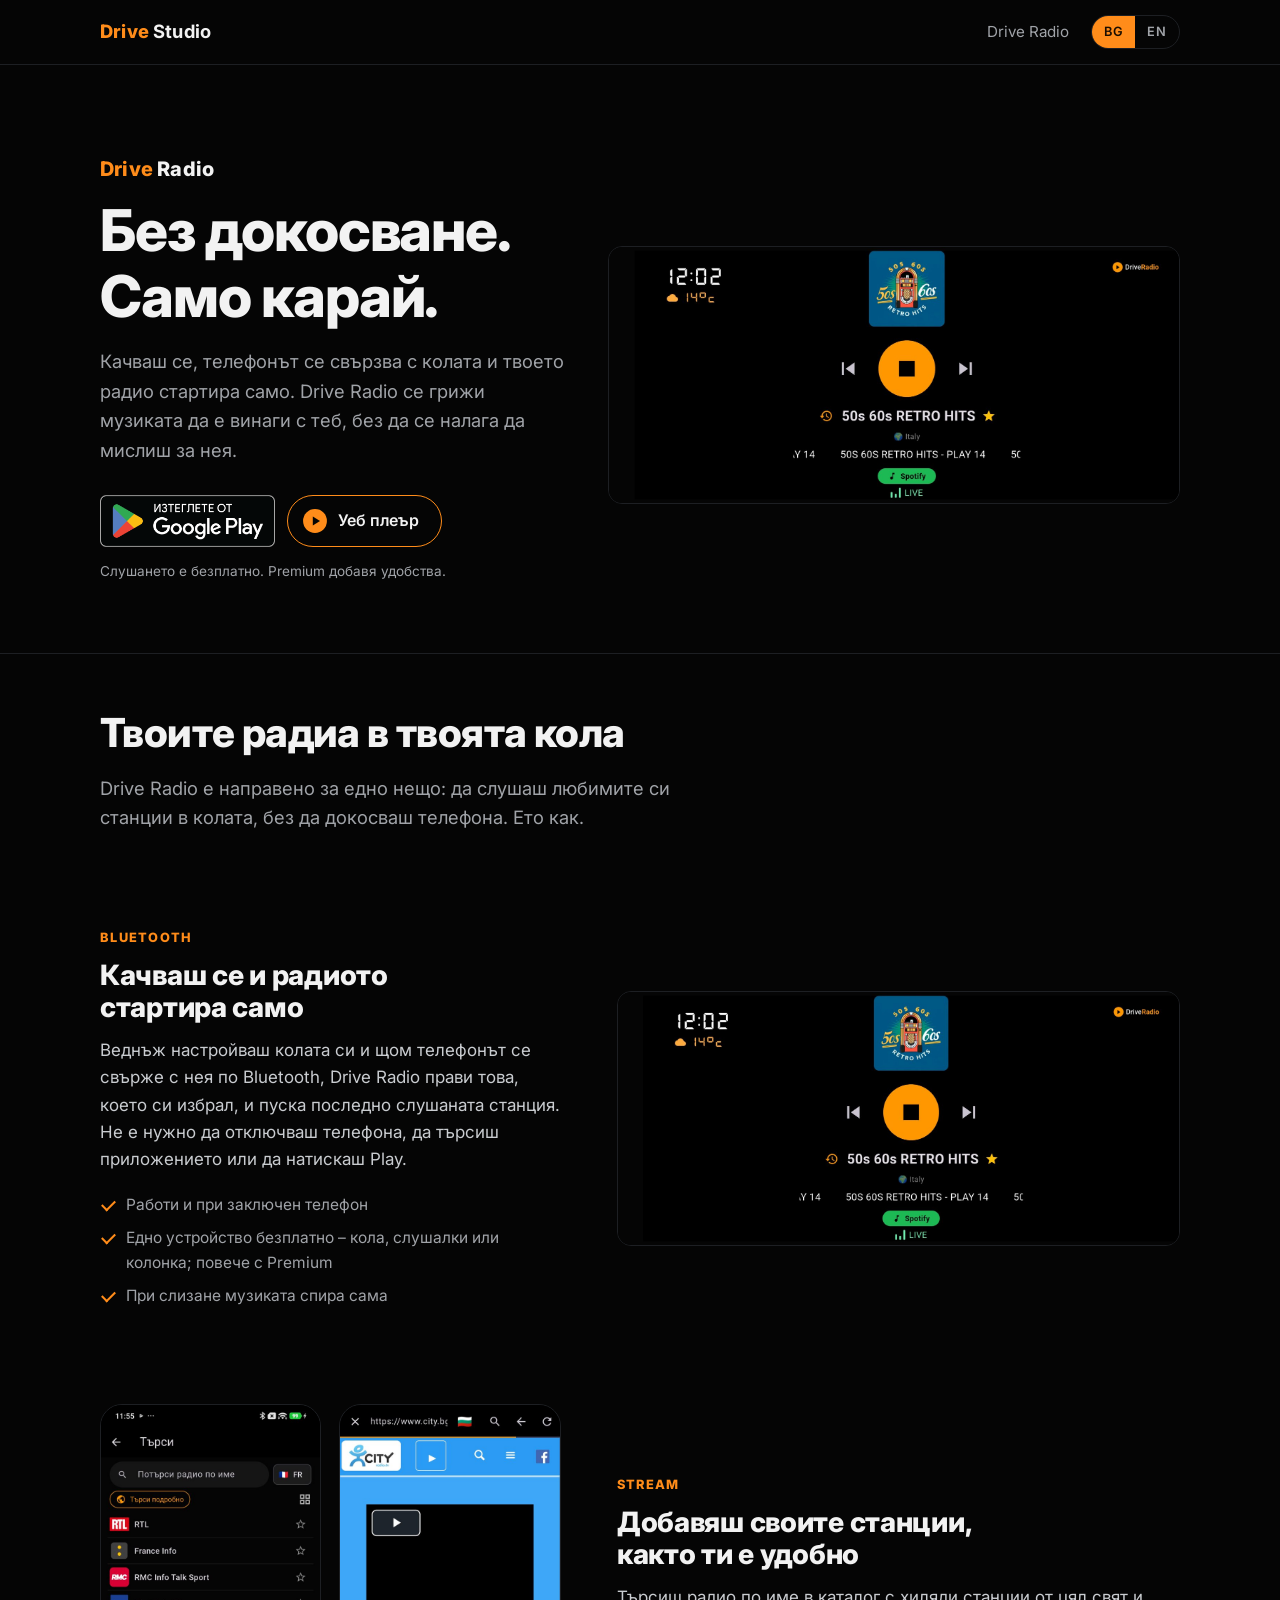
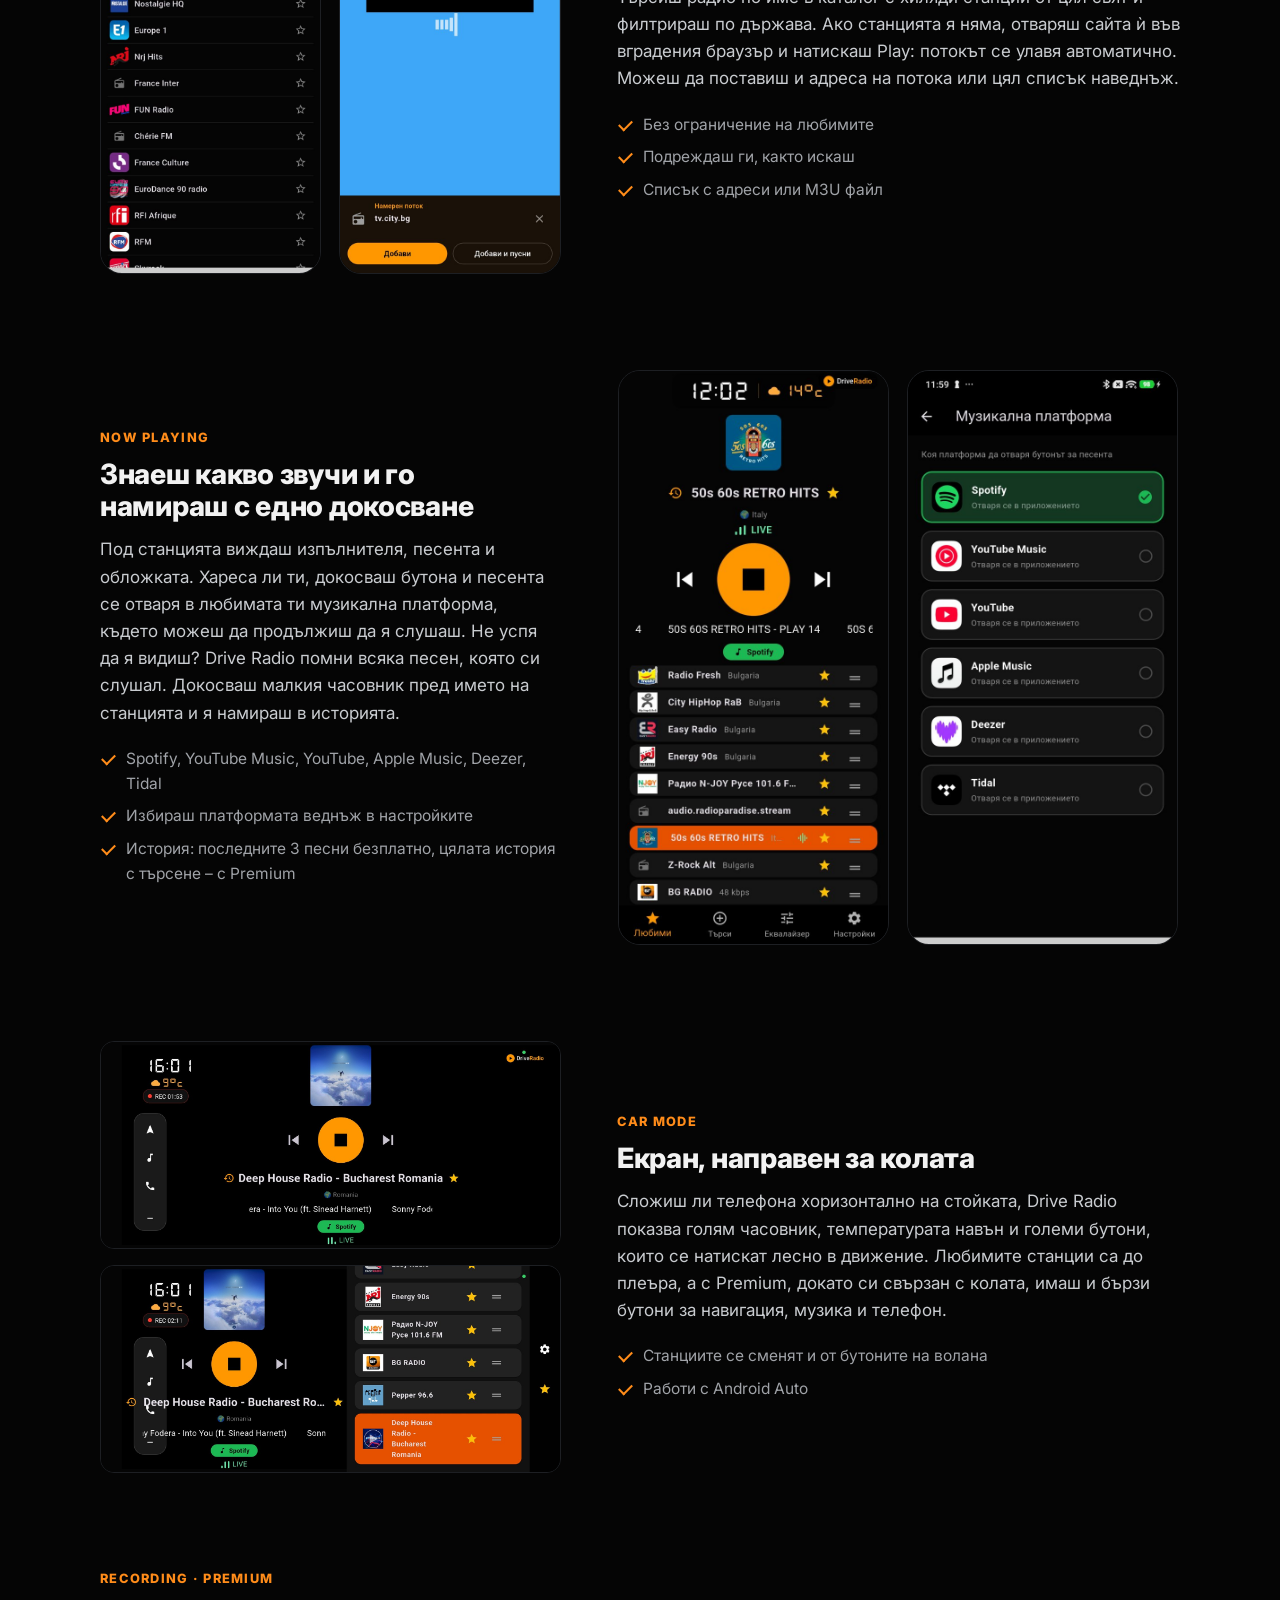
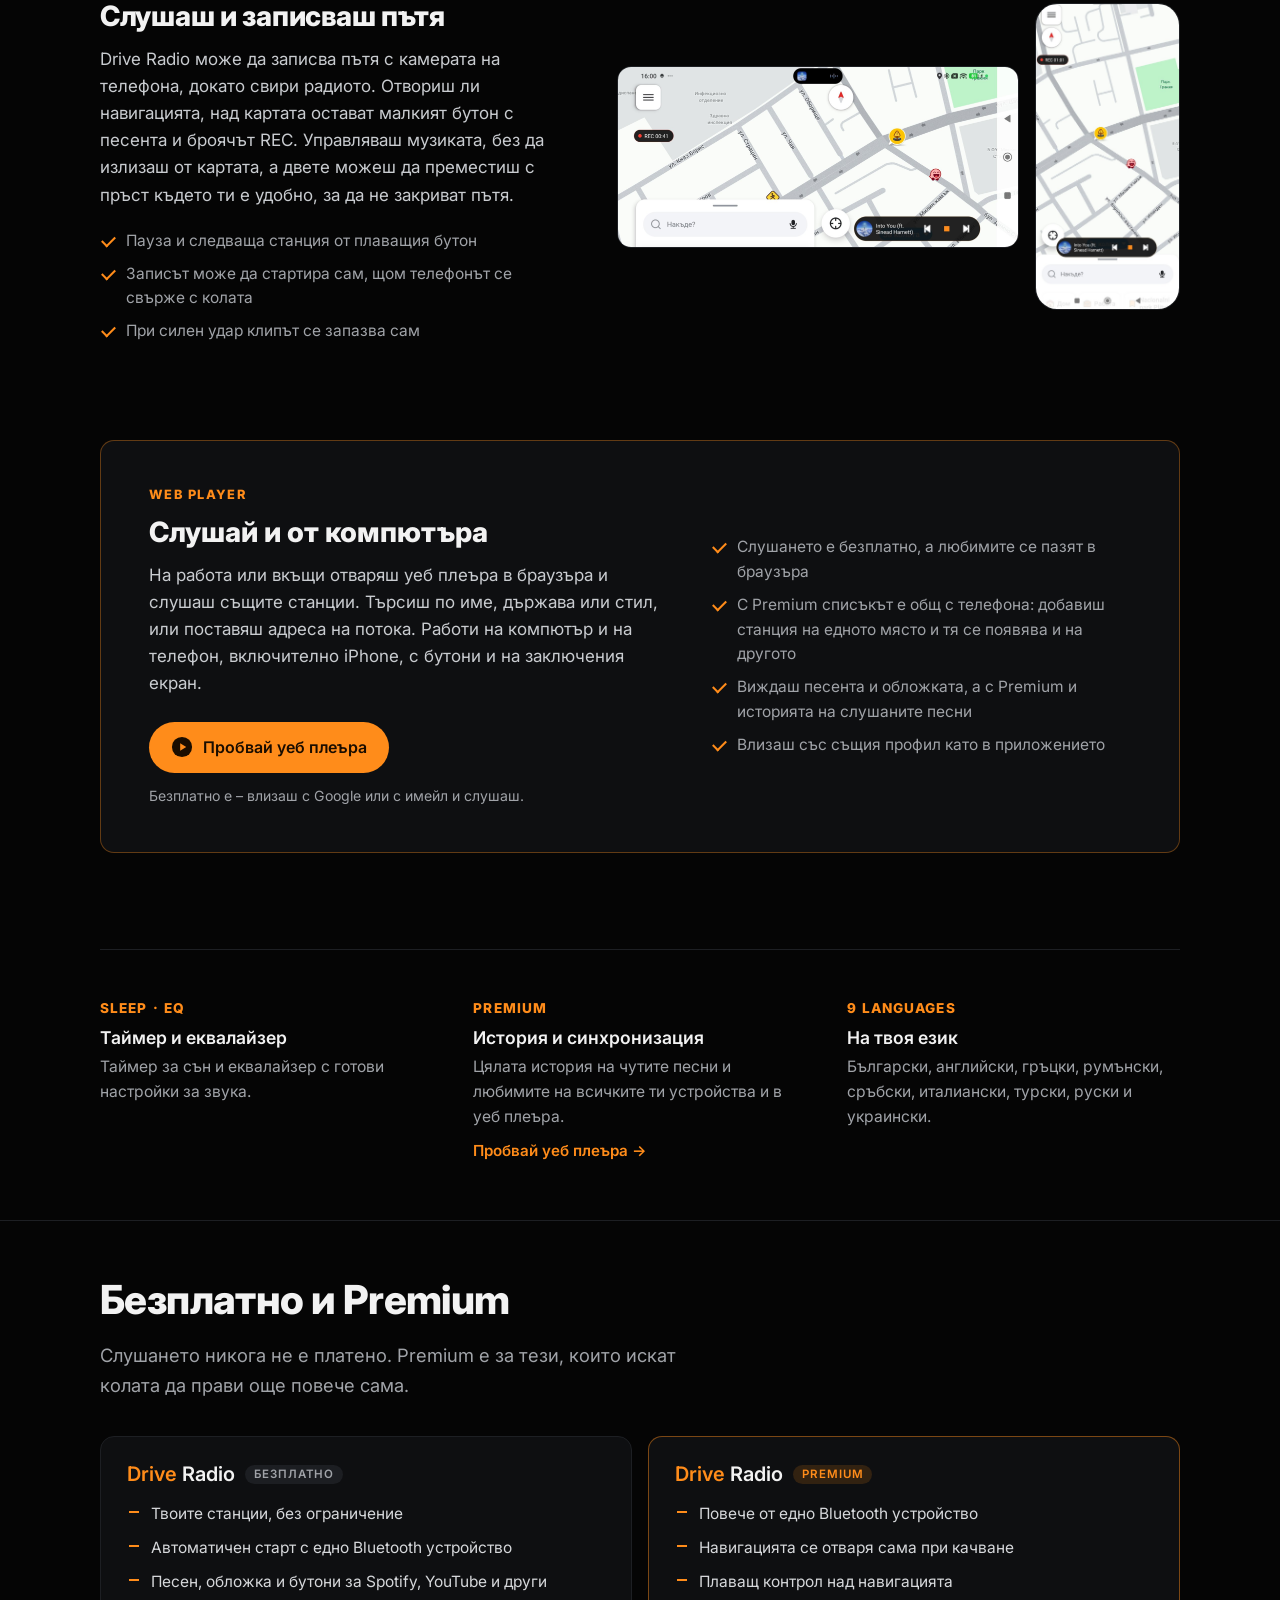
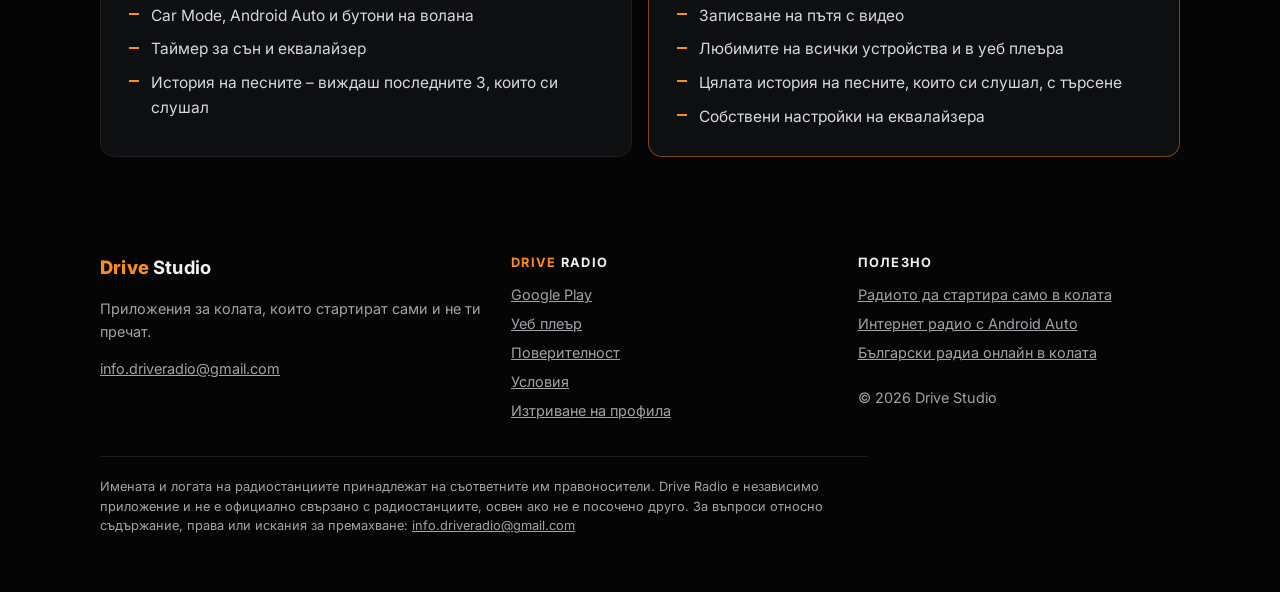
==== commit d7095e04: "Separate English homepage, Bulgarian description, Play campaign tags, catalog wording - / is Bulgari" ====
--- a/index.html
+++ b/index.html
@@ -3,11 +3,32 @@
 <head>
 <meta charset="utf-8">
 <meta name="viewport" content="width=device-width, initial-scale=1">
-<title>Drive Studio</title>
-<meta name="description" content="Drive Radio: your radio starts on its own when the phone connects to the car. No tapping. Just drive.">
-<link rel="icon" href="img/icon.png">
+<title>Drive Radio – онлайн радио, което стартира само в колата</title>
+<meta name="description" content="С Drive Radio твоето онлайн радио стартира само, щом телефонът се свърже с колата по Bluetooth. Работи и при заключен телефон, с Android Auto и бутоните на волана. Слушането е безплатно.">
+<link rel="canonical" href="https://driveradio.app/">
+<link rel="alternate" hreflang="bg" href="https://driveradio.app/">
+<link rel="alternate" hreflang="en" href="https://driveradio.app/en/">
+<link rel="alternate" hreflang="x-default" href="https://driveradio.app/en/">
+<script type="application/ld+json">
+{
+  "@context": "https://schema.org",
+  "@type": "SoftwareApplication",
+  "name": "Drive Radio",
+  "operatingSystem": "Android",
+  "applicationCategory": "MultimediaApplication",
+  "inLanguage": "bg",
+  "description": "С Drive Radio твоето онлайн радио стартира само, щом телефонът се свърже с колата по Bluetooth. Работи и при заключен телефон, с Android Auto и бутоните на волана. Слушането е безплатно.",
+  "url": "https://driveradio.app/",
+  "installUrl": "https://play.google.com/store/apps/details?id=bg.driveradio.app",
+  "image": "https://driveradio.app/img/icon.png",
+  "offers": { "@type": "Offer", "price": "0", "priceCurrency": "EUR" },
+  "publisher": { "@type": "Organization", "name": "Drive Studio", "url": "https://driveradio.app/", "email": "info.driveradio@gmail.com" }
+}
+</script>
+<link rel="icon" href="/img/icon.png">
 <!-- Link previews (Viber, Messenger, Facebook...): our icon, not a random screenshot -->
 <meta property="og:type" content="website">
+<meta property="og:locale" content="bg_BG">
 <meta property="og:url" content="https://driveradio.app/">
 <meta property="og:site_name" content="Drive Studio">
 <meta property="og:title" content="Drive Radio – Без докосване. Само карай.">
@@ -60,11 +81,12 @@
   nav a { color: var(--dim); text-decoration: none; font-size: 0.95rem; }
   nav a:hover { color: var(--text); }
   .lang { display: flex; border: 1px solid var(--line); border-radius: 999px; overflow: hidden; }
-  .lang button {
-    background: none; border: 0; color: var(--dim); font: inherit; font-size: 0.8rem; font-weight: 600;
-    letter-spacing: 0.06em; padding: 6px 12px; cursor: pointer;
+  .lang a {
+    display: inline-block; color: var(--dim); text-decoration: none; font-size: 0.8rem; font-weight: 600;
+    letter-spacing: 0.06em; padding: 6px 12px;
   }
-  .lang button[aria-pressed="true"] { background: var(--orange); color: var(--orange-ink); }
+  .lang a:hover { color: var(--text); }
+  .lang a[aria-current="true"] { background: var(--orange); color: var(--orange-ink); }
   @media (max-width: 640px) { nav a { display: none; } }
 
   .eyebrow { font-size: 0.78rem; font-weight: 600; letter-spacing: 0.12em; text-transform: uppercase; color: var(--orange); margin: 0 0 12px; }
@@ -204,8 +226,8 @@
       <a href="#radio">Drive Radio</a>
       <a href="#dashcam" hidden>Drive Dashcam</a>
       <div class="lang" role="group" aria-label="Language">
-        <button type="button" data-set-lang="bg" aria-pressed="true">BG</button>
-        <button type="button" data-set-lang="en" aria-pressed="false">EN</button>
+        <a href="/" hreflang="bg" lang="bg" aria-current="true">BG</a>
+        <a href="/en/" hreflang="en" lang="en" aria-current="false">EN</a>
       </div>
     </nav>
   </div>
@@ -226,9 +248,9 @@
         <span data-l="en">Get in, your phone connects to the car and your radio starts on its own. Drive Radio keeps the music with you, without you having to think about it.</span>
       </p>
       <div class="actions">
-        <a class="gplay" href="https://play.google.com/store/apps/details?id=bg.driveradio.app">
-          <img data-l="bg" src="img/gplay-bg.png" width="646" height="192" alt="Изтеглете от Google Play">
-          <img data-l="en" src="img/gplay-en.png" width="564" height="168" alt="Get it on Google Play">
+        <a class="gplay" href="https://play.google.com/store/apps/details?id=bg.driveradio.app&amp;referrer=utm_source%3Ddriveradio.app%26utm_medium%3Dwebsite%26utm_campaign%3Dhome_bg">
+          <img data-l="bg" src="/img/gplay-bg.png" width="646" height="192" alt="Изтеглете от Google Play">
+          <img data-l="en" src="/img/gplay-en.png" width="564" height="168" alt="Get it on Google Play">
         </a>
         <a class="btn btn-web" href="https://player.driveradio.app/">
           <svg class="btn-icon" viewBox="0 0 24 24" aria-hidden="true"><circle cx="12" cy="12" r="11" fill="currentColor"/><path d="M10 7.8v8.4l6.6-4.2z" fill="#050505"/></svg>
@@ -241,7 +263,7 @@
       </p>
     </div>
     <div class="shot">
-      <img src="img/radio-player.jpg" width="1600" height="720" alt="Drive Radio player in landscape: clock, temperature, station cover and big buttons">
+      <img src="/img/radio-player.jpg" width="1600" height="720" alt="Drive Radio player in landscape: clock, temperature, station cover and big buttons">
     </div>
   </div>
 
@@ -272,7 +294,7 @@
           </ul>
         </div>
         <div class="row-media">
-          <div class="shot"><img src="img/radio-player.jpg" width="1600" height="719" loading="lazy" alt="Drive Radio playing in landscape with a big clock and temperature"></div>
+          <div class="shot"><img src="/img/radio-player.jpg" width="1600" height="719" loading="lazy" alt="Drive Radio playing in landscape with a big clock and temperature"></div>
         </div>
       </div>
 
@@ -292,8 +314,8 @@
           </ul>
         </div>
         <div class="row-media phones-2">
-          <div class="shot"><img data-l="bg" src="img/phone-search.jpg" width="600" height="1278" loading="lazy" alt="Searching radio stations by name and country"><img data-l="en" src="img/phone-search-en.jpg" width="600" height="1278" loading="lazy" alt="Searching radio stations by name and country"></div>
-          <div class="shot"><img data-l="bg" src="img/phone-caught.jpg" width="600" height="1278" loading="lazy" alt="Сайтът на радиото в Drive Radio: потокът е намерен, бутони Добави и Добави и пусни"><img data-l="en" src="img/phone-caught-en.jpg" width="600" height="1278" loading="lazy" alt="A radio website inside Drive Radio: stream found, with Add and Add and play buttons"></div>
+          <div class="shot"><img data-l="bg" src="/img/phone-search.jpg" width="600" height="1278" loading="lazy" alt="Searching radio stations by name and country"><img data-l="en" src="/img/phone-search-en.jpg" width="600" height="1278" loading="lazy" alt="Searching radio stations by name and country"></div>
+          <div class="shot"><img data-l="bg" src="/img/phone-caught.jpg" width="600" height="1278" loading="lazy" alt="Сайтът на радиото в Drive Radio: потокът е намерен, бутони Добави и Добави и пусни"><img data-l="en" src="/img/phone-caught-en.jpg" width="600" height="1278" loading="lazy" alt="A radio website inside Drive Radio: stream found, with Add and Add and play buttons"></div>
         </div>
       </div>
 
@@ -313,8 +335,8 @@
           </ul>
         </div>
         <div class="row-media phones-2">
-          <div class="shot"><img data-l="bg" src="img/phone-player.jpg" width="600" height="1278" loading="lazy" alt="Player showing the song, the cover and the list of favorites"><img data-l="en" src="img/phone-player-en.jpg" width="600" height="1278" loading="lazy" alt="Player showing the song, the cover and the list of favorites"></div>
-          <div class="shot"><img data-l="bg" src="img/phone-platforms.jpg" width="600" height="1278" loading="lazy" alt="Choosing the music platform for the song button"><img data-l="en" src="img/phone-platforms-en.jpg" width="600" height="1278" loading="lazy" alt="Choosing the music platform for the song button"></div>
+          <div class="shot"><img data-l="bg" src="/img/phone-player.jpg" width="600" height="1278" loading="lazy" alt="Player showing the song, the cover and the list of favorites"><img data-l="en" src="/img/phone-player-en.jpg" width="600" height="1278" loading="lazy" alt="Player showing the song, the cover and the list of favorites"></div>
+          <div class="shot"><img data-l="bg" src="/img/phone-platforms.jpg" width="600" height="1278" loading="lazy" alt="Choosing the music platform for the song button"><img data-l="en" src="/img/phone-platforms-en.jpg" width="600" height="1278" loading="lazy" alt="Choosing the music platform for the song button"></div>
         </div>
       </div>
 
@@ -333,8 +355,8 @@
           </ul>
         </div>
         <div class="row-media stack">
-          <div class="shot"><img src="img/radio-carmode-buttons.jpg" width="1600" height="719" loading="lazy" alt="Car Mode with quick buttons for navigation, music and phone on the left"></div>
-          <div class="shot"><img src="img/radio-carmode-favorites.jpg" width="1600" height="719" loading="lazy" alt="Car Mode player next to the list of favorite stations"></div>
+          <div class="shot"><img src="/img/radio-carmode-buttons.jpg" width="1600" height="719" loading="lazy" alt="Car Mode with quick buttons for navigation, music and phone on the left"></div>
+          <div class="shot"><img src="/img/radio-carmode-favorites.jpg" width="1600" height="719" loading="lazy" alt="Car Mode player next to the list of favorite stations"></div>
         </div>
       </div>
 
@@ -354,8 +376,8 @@
           </ul>
         </div>
         <div class="row-media nav-pair">
-          <div class="shot"><img src="img/radio-waze-wide.jpg" width="1600" height="719" loading="lazy" alt="Waze in landscape with the Drive Radio song control and REC counter on top"></div>
-          <div class="shot"><img src="img/radio-waze-tall.jpg" width="600" height="1278" loading="lazy" alt="Waze upright with the Drive Radio song control and REC counter on top"></div>
+          <div class="shot"><img src="/img/radio-waze-wide.jpg" width="1600" height="719" loading="lazy" alt="Waze in landscape with the Drive Radio song control and REC counter on top"></div>
+          <div class="shot"><img src="/img/radio-waze-tall.jpg" width="600" height="1278" loading="lazy" alt="Waze upright with the Drive Radio song control and REC counter on top"></div>
         </div>
       </div>
 
@@ -475,8 +497,8 @@
           </ul>
         </div>
         <div class="row-media stack">
-          <div class="shot"><img src="img/dashcam-road.jpg" width="1800" height="810" loading="lazy" alt="Drive Dashcam recording on a city bridge, with speed, time and place on the video"></div>
-          <div class="shot"><img src="img/dashcam-radio.jpg" width="1800" height="810" loading="lazy" alt="Drive Dashcam recording in town with the Drive Radio floating music control on top"></div>
+          <div class="shot"><img src="/img/dashcam-road.jpg" width="1800" height="810" loading="lazy" alt="Drive Dashcam recording on a city bridge, with speed, time and place on the video"></div>
+          <div class="shot"><img src="/img/dashcam-radio.jpg" width="1800" height="810" loading="lazy" alt="Drive Dashcam recording in town with the Drive Radio floating music control on top"></div>
         </div>
       </div>
 
@@ -497,12 +519,12 @@
         </div>
         <div class="row-media phones-2">
           <div class="shot">
-            <img data-l="bg" src="img/dash-auto-bg.jpg" width="600" height="1278" loading="lazy" alt="Настройки на колата: запис, навигация на екрана, музика във фона">
-            <img data-l="en" src="img/dash-auto-en.jpg" width="600" height="1278" loading="lazy" alt="Car settings: record video, navigation on screen, music in the background">
+            <img data-l="bg" src="/img/dash-auto-bg.jpg" width="600" height="1278" loading="lazy" alt="Настройки на колата: запис, навигация на екрана, музика във фона">
+            <img data-l="en" src="/img/dash-auto-en.jpg" width="600" height="1278" loading="lazy" alt="Car settings: record video, navigation on screen, music in the background">
           </div>
           <div class="shot">
-            <img data-l="bg" src="img/dash-extras-bg.jpg" width="600" height="1278" loading="lazy" alt="Сила на звука, буден екран и действия при слизане">
-            <img data-l="en" src="img/dash-extras-en.jpg" width="600" height="1278" loading="lazy" alt="Volume on connect, keep screen awake and what happens on disconnect">
+            <img data-l="bg" src="/img/dash-extras-bg.jpg" width="600" height="1278" loading="lazy" alt="Сила на звука, буден екран и действия при слизане">
+            <img data-l="en" src="/img/dash-extras-en.jpg" width="600" height="1278" loading="lazy" alt="Volume on connect, keep screen awake and what happens on disconnect">
           </div>
         </div>
       </div>
@@ -523,7 +545,7 @@
           </ul>
         </div>
         <div class="row-media single-phone">
-          <div class="shot"><img src="img/dashcam-portrait.jpg" width="600" height="1333" loading="lazy" alt="Drive Dashcam recording upright, with the shield button to protect the clip"></div>
+          <div class="shot"><img src="/img/dashcam-portrait.jpg" width="600" height="1333" loading="lazy" alt="Drive Dashcam recording upright, with the shield button to protect the clip"></div>
         </div>
       </div>
 
@@ -544,11 +566,11 @@
         </div>
         <div class="row-media stack">
           <figure>
-            <div class="shot"><img src="img/nav-pip.jpg" width="1600" height="800" loading="lazy" alt="Waze on full screen with the Drive Dashcam recording in a small window in the corner"></div>
+            <div class="shot"><img src="/img/nav-pip.jpg" width="1600" height="800" loading="lazy" alt="Waze on full screen with the Drive Dashcam recording in a small window in the corner"></div>
             <figcaption><span data-l="bg">Малко прозорче – виждаш пътя, докато навигацията е на целия екран.</span><span data-l="en">Small window – you still see the road while navigation fills the screen.</span></figcaption>
           </figure>
           <figure>
-            <div class="shot"><img src="img/nav-counter.jpg" width="1200" height="496" loading="lazy" alt="Waze map with a small Drive Dashcam REC counter floating on top"></div>
+            <div class="shot"><img src="/img/nav-counter.jpg" width="1200" height="496" loading="lazy" alt="Waze map with a small Drive Dashcam REC counter floating on top"></div>
             <figcaption><span data-l="bg">Малък брояч REC – навигацията остава цялата, а ти знаеш, че записът тече.</span><span data-l="en">Tiny REC counter – the navigation stays whole, and you know recording is on.</span></figcaption>
           </figure>
         </div>
@@ -570,7 +592,7 @@
           </ul>
         </div>
         <div class="row-media single-phone">
-          <div class="shot"><img src="img/dash-map.jpg" width="600" height="1278" loading="lazy" alt="Trip on the map with start, end, top speed and a speed graph"></div>
+          <div class="shot"><img src="/img/dash-map.jpg" width="600" height="1278" loading="lazy" alt="Trip on the map with start, end, top speed and a speed graph"></div>
         </div>
       </div>
 
@@ -619,7 +641,7 @@
     <div>
       <h4 class="brand-inline">Drive <b>Radio</b></h4>
       <ul>
-        <li><a href="https://play.google.com/store/apps/details?id=bg.driveradio.app">Google Play</a></li>
+        <li><a href="https://play.google.com/store/apps/details?id=bg.driveradio.app&amp;referrer=utm_source%3Ddriveradio.app%26utm_medium%3Dwebsite%26utm_campaign%3Dhome_bg">Google Play</a></li>
         <li><a href="https://player.driveradio.app/"><span data-l="bg">Уеб плеър</span><span data-l="en">Web player</span></a></li>
         <li><a href="https://player.driveradio.app/privacy-policy.html"><span data-l="bg">Поверителност</span><span data-l="en">Privacy</span></a></li>
         <li><a href="https://player.driveradio.app/terms.html"><span data-l="bg">Условия</span><span data-l="en">Terms</span></a></li>
@@ -635,7 +657,7 @@
       </ul>
       <h4><span data-l="bg">Полезно</span><span data-l="en">Guides</span></h4>
       <ul>
-        <li data-l="bg"><a href="/radio-v-kolata/">Радиото да тръгва само в колата</a></li>
+        <li data-l="bg"><a href="/radio-v-kolata/">Радиото да стартира само в колата</a></li>
         <li data-l="bg"><a href="/android-auto-radio/">Интернет радио с Android Auto</a></li>
         <li data-l="bg"><a href="/bulgarski-radia/">Български радиа онлайн в колата</a></li>
         <li data-l="en"><a href="/en/radio-starts-automatically-in-car/">Radio that starts on its own in the car</a></li>
@@ -653,27 +675,5 @@
   </div>
 </footer>
 
-<script>
-  (function () {
-    var KEY = 'driveStudioLang';
-    function apply(lang) {
-      document.documentElement.lang = lang;
-      document.querySelectorAll('[data-set-lang]').forEach(function (b) {
-        b.setAttribute('aria-pressed', String(b.getAttribute('data-set-lang') === lang));
-      });
-    }
-    var saved = null;
-    try { saved = localStorage.getItem(KEY); } catch (e) {}
-    var guess = (navigator.language || 'en').toLowerCase().indexOf('bg') === 0 ? 'bg' : 'en';
-    apply(saved === 'bg' || saved === 'en' ? saved : guess);
-    document.querySelectorAll('[data-set-lang]').forEach(function (b) {
-      b.addEventListener('click', function () {
-        var lang = b.getAttribute('data-set-lang');
-        apply(lang);
-        try { localStorage.setItem(KEY, lang); } catch (e) {}
-      });
-    });
-  })();
-</script>
 </body>
 </html>
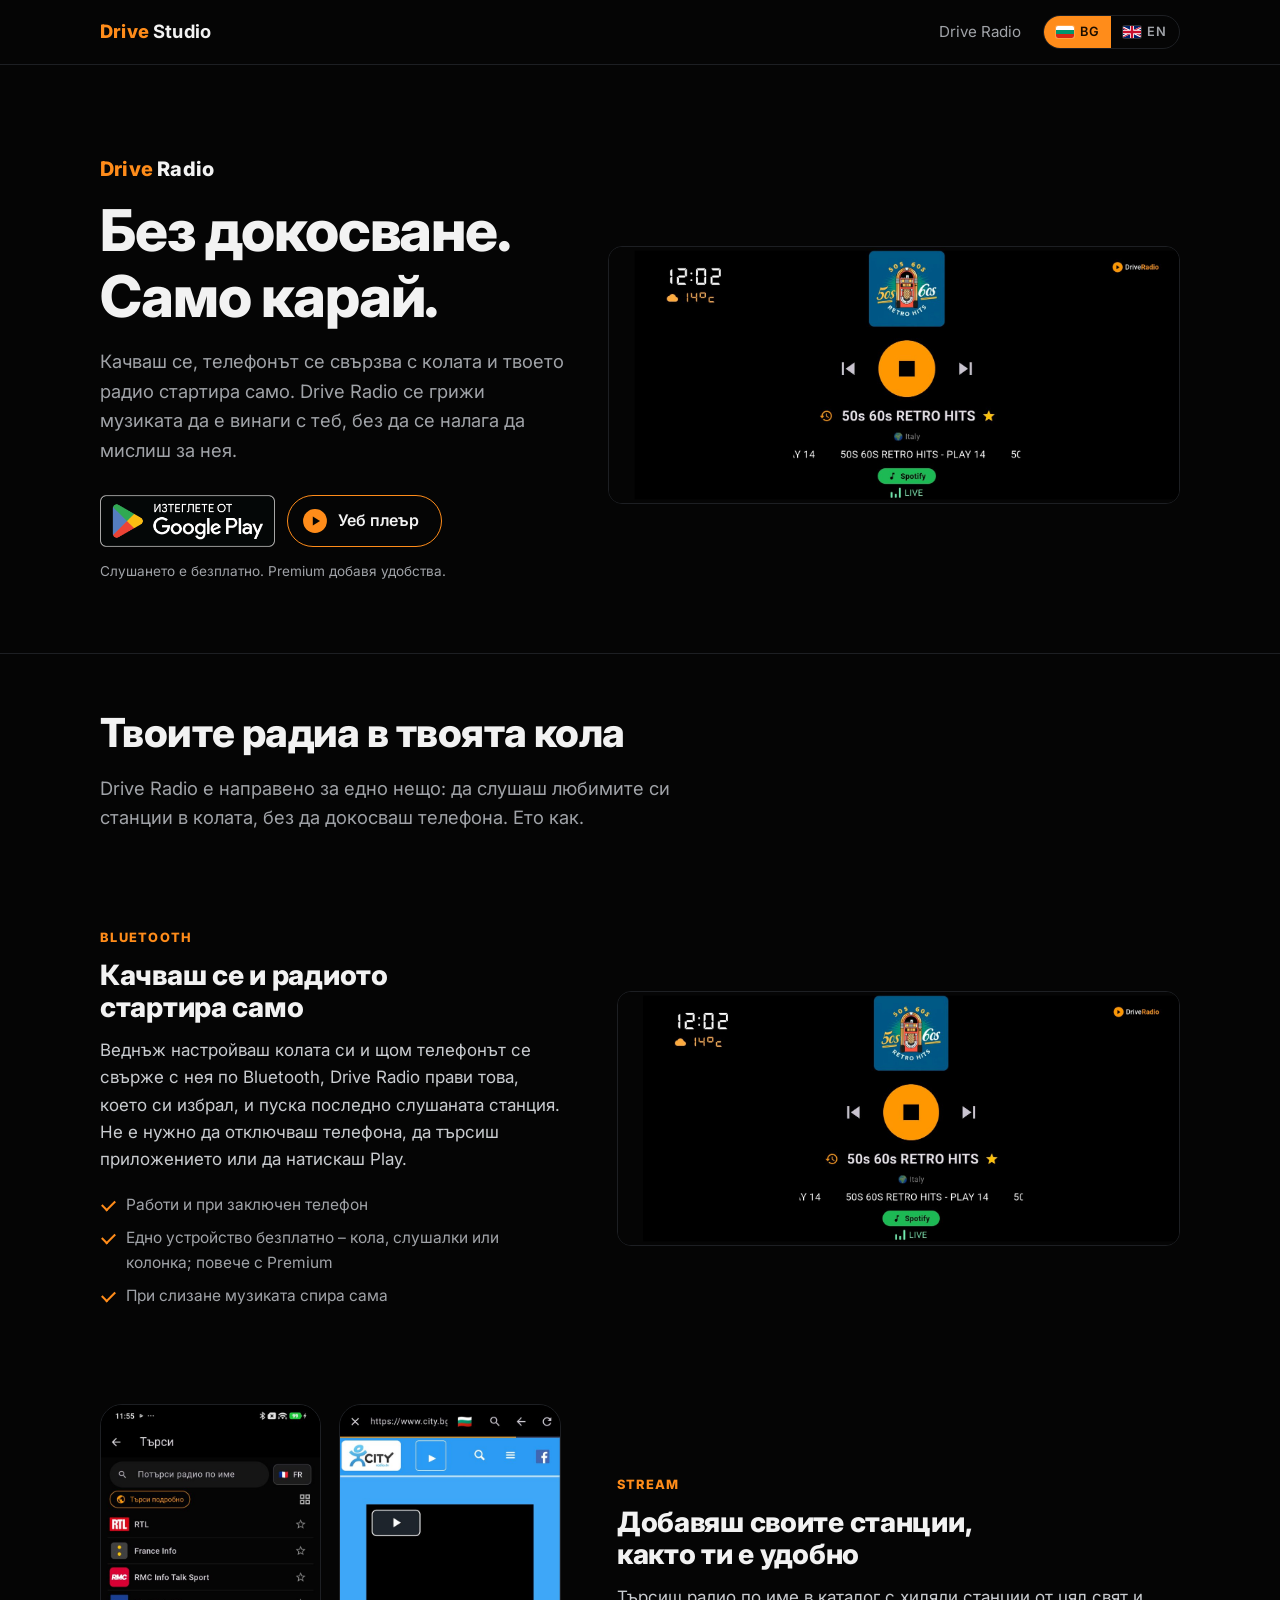
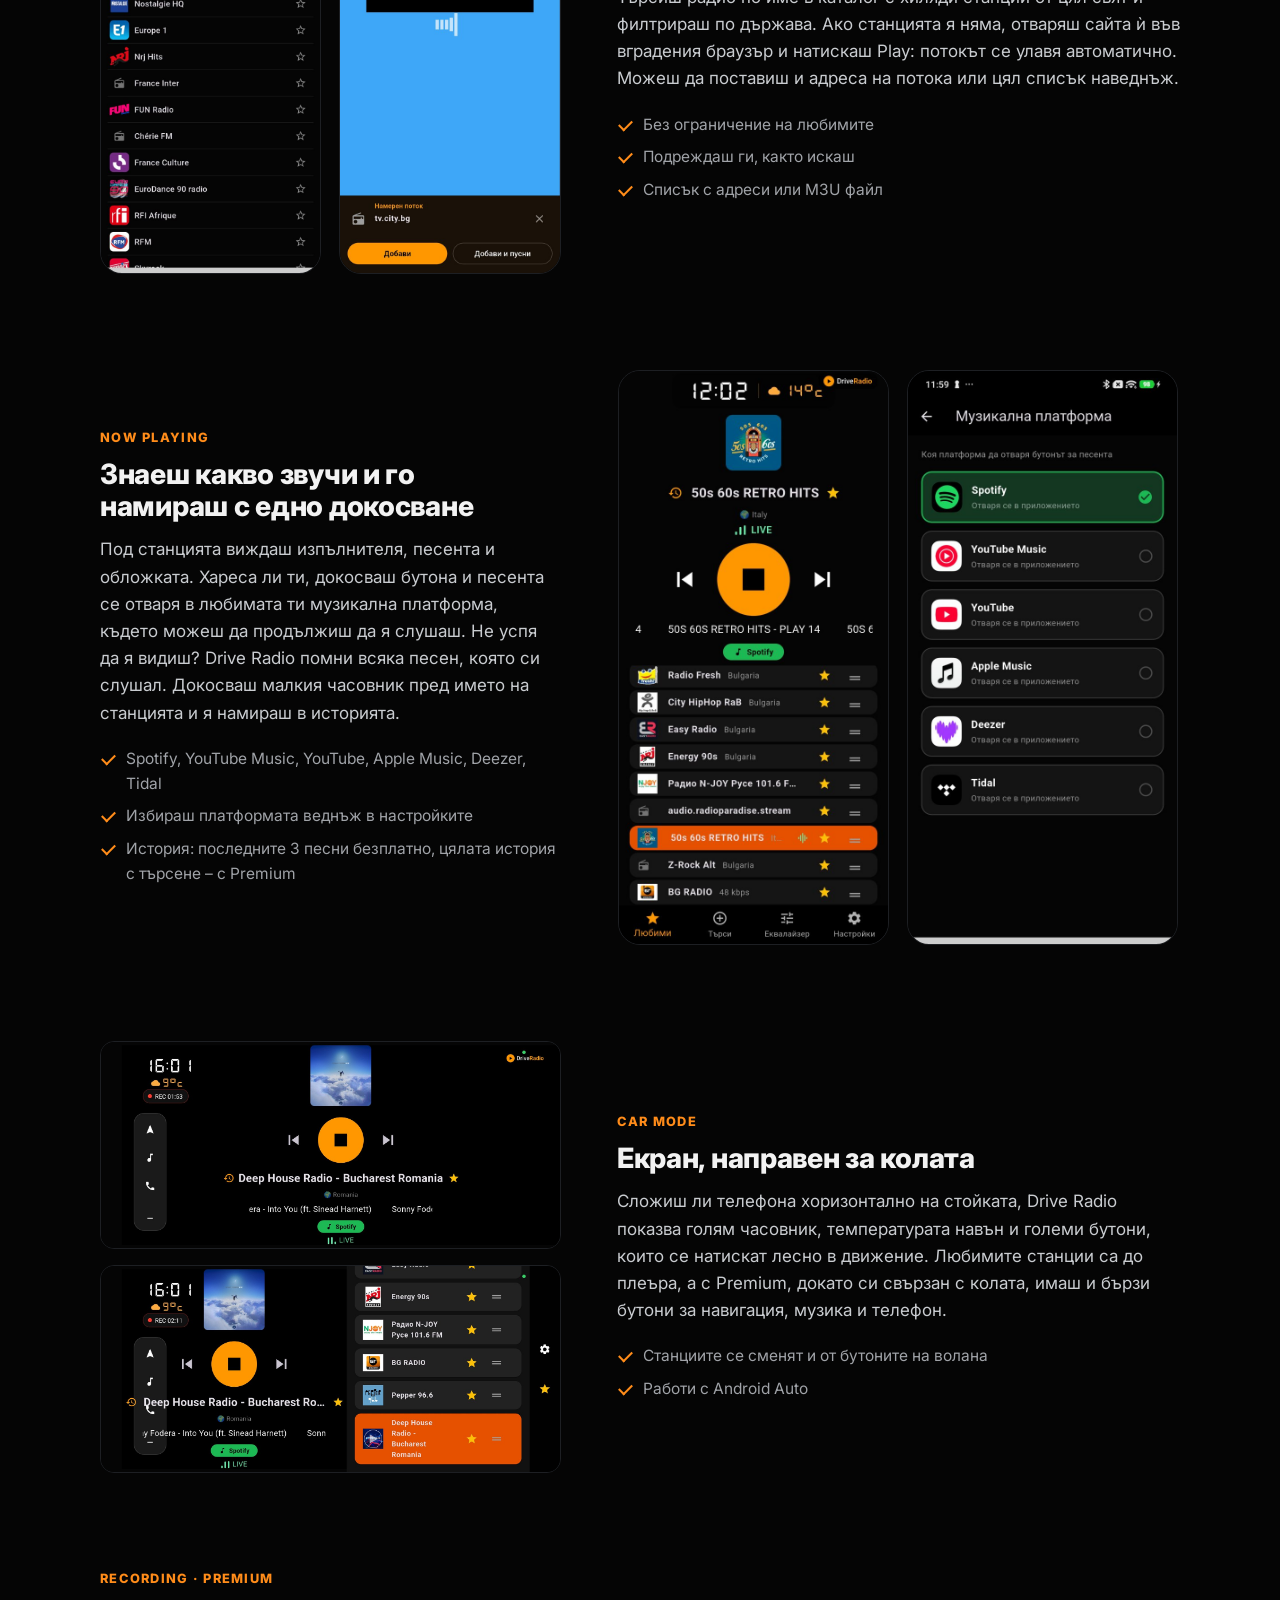
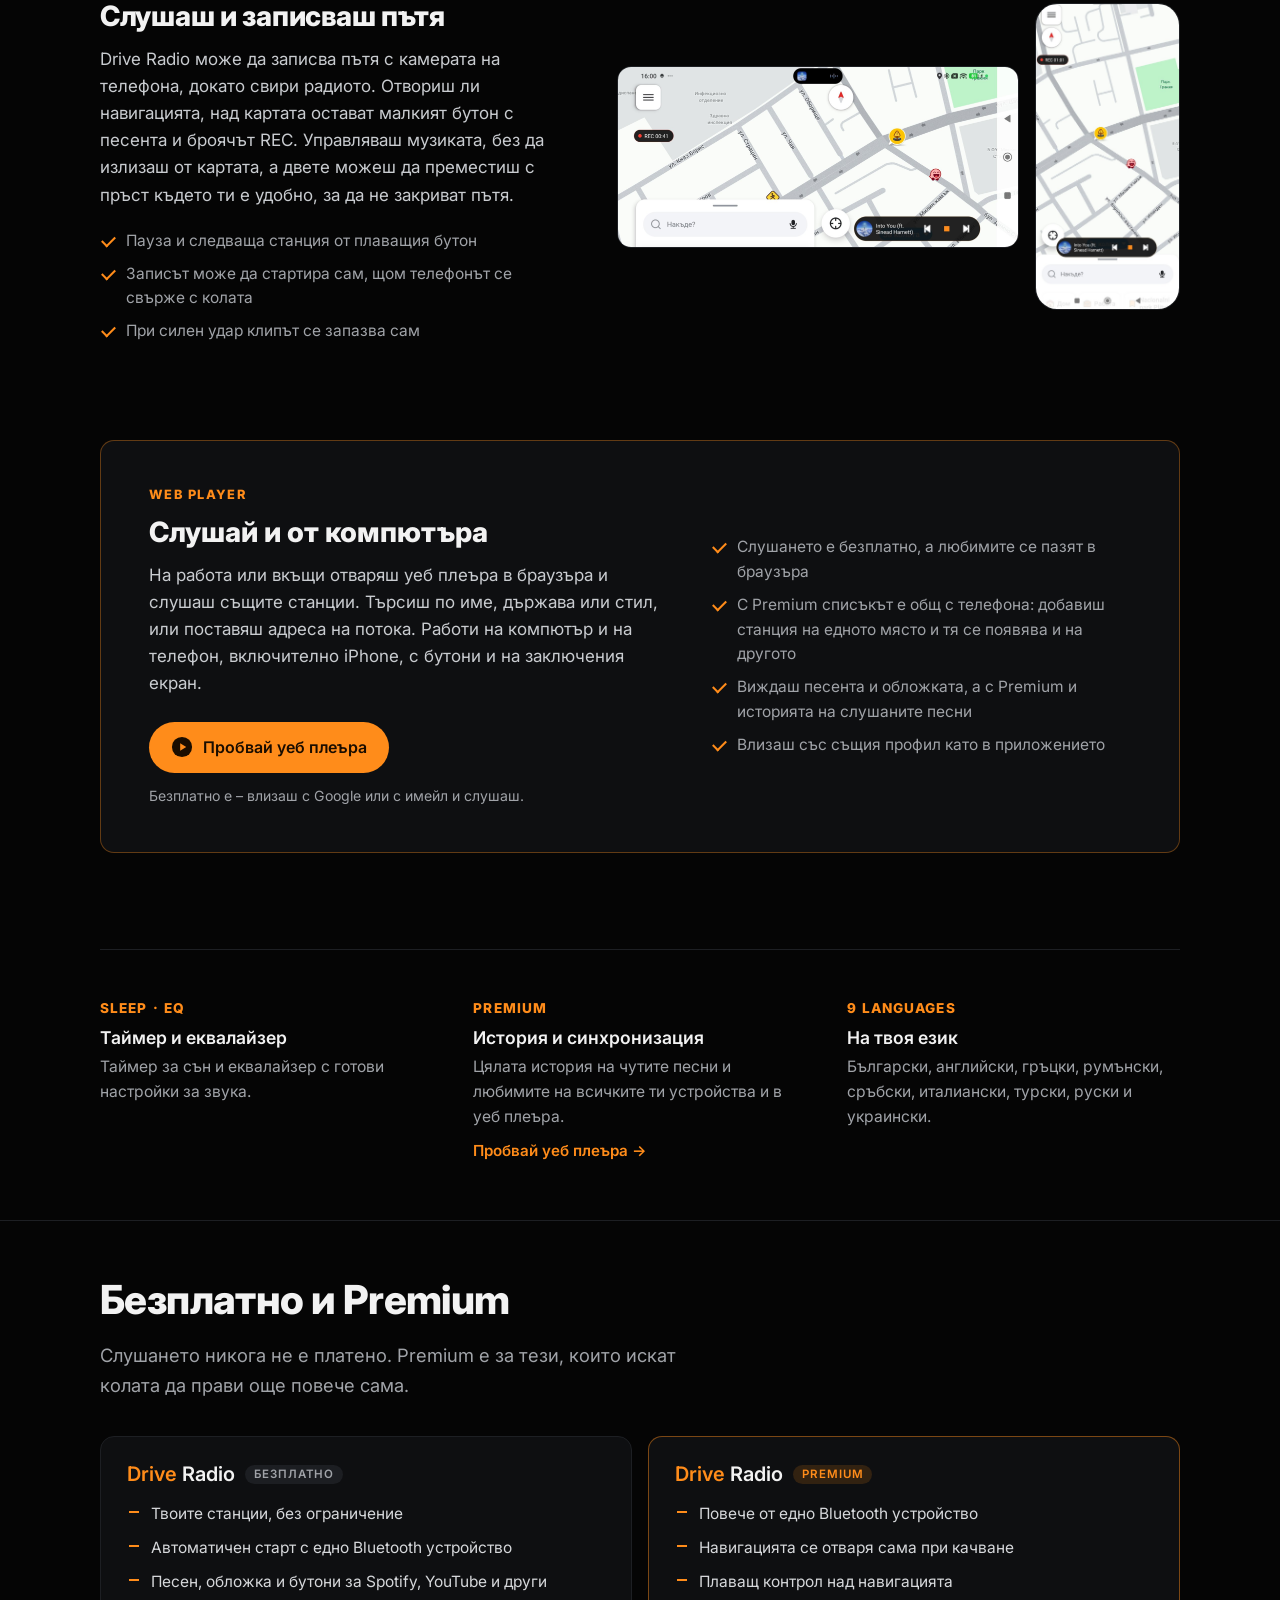
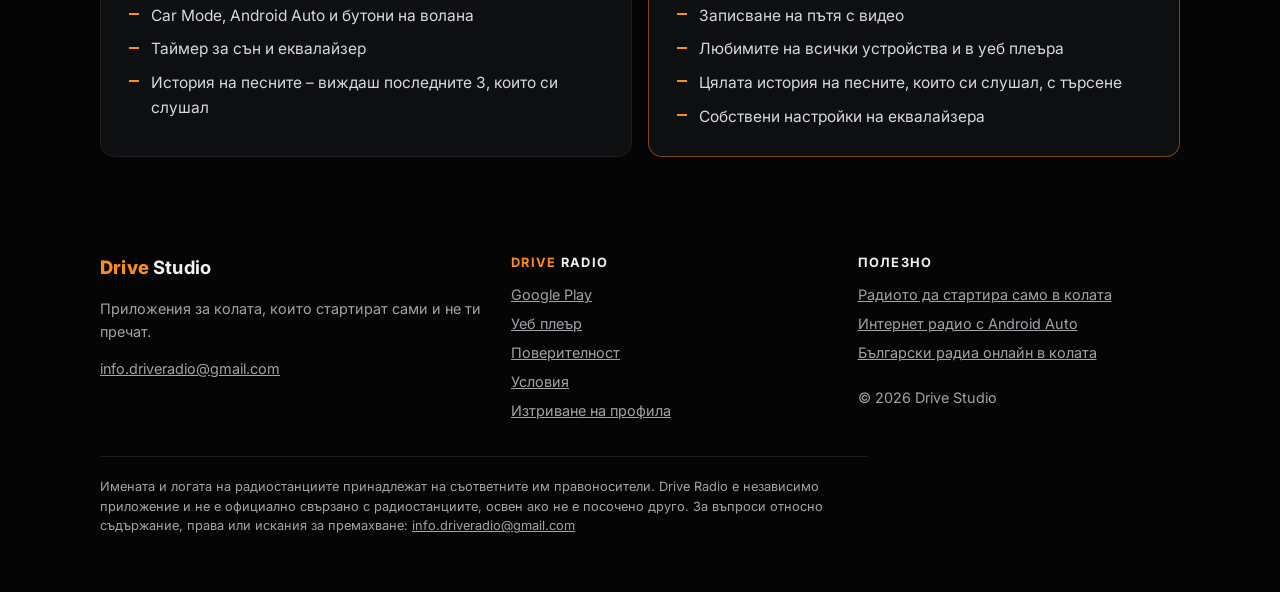
==== commit 07030911: "Language switch: flag images next to BG / EN Small SVG flags (img/flag-bg.svg, img/flag-gb.svg) in f" ====
--- a/index.html
+++ b/index.html
@@ -87,6 +87,8 @@
   }
   .lang a:hover { color: var(--text); }
   .lang a[aria-current="true"] { background: var(--orange); color: var(--orange-ink); }
+  .lang a { display: inline-flex; align-items: center; gap: 6px; }
+  .lang .flag { display: block; width: 18px; height: 12px; border-radius: 2px; box-shadow: 0 0 0 1px rgba(255,255,255,0.18); }
   @media (max-width: 640px) { nav a { display: none; } }
 
   .eyebrow { font-size: 0.78rem; font-weight: 600; letter-spacing: 0.12em; text-transform: uppercase; color: var(--orange); margin: 0 0 12px; }
@@ -226,8 +228,8 @@
       <a href="#radio">Drive Radio</a>
       <a href="#dashcam" hidden>Drive Dashcam</a>
       <div class="lang" role="group" aria-label="Language">
-        <a href="/" hreflang="bg" lang="bg" aria-current="true">BG</a>
-        <a href="/en/" hreflang="en" lang="en" aria-current="false">EN</a>
+        <a href="/" hreflang="bg" lang="bg" aria-current="true"><img class="flag" src="/img/flag-bg.svg" width="18" height="12" alt="">BG</a>
+        <a href="/en/" hreflang="en" lang="en" aria-current="false"><img class="flag" src="/img/flag-gb.svg" width="18" height="12" alt="">EN</a>
       </div>
     </nav>
   </div>
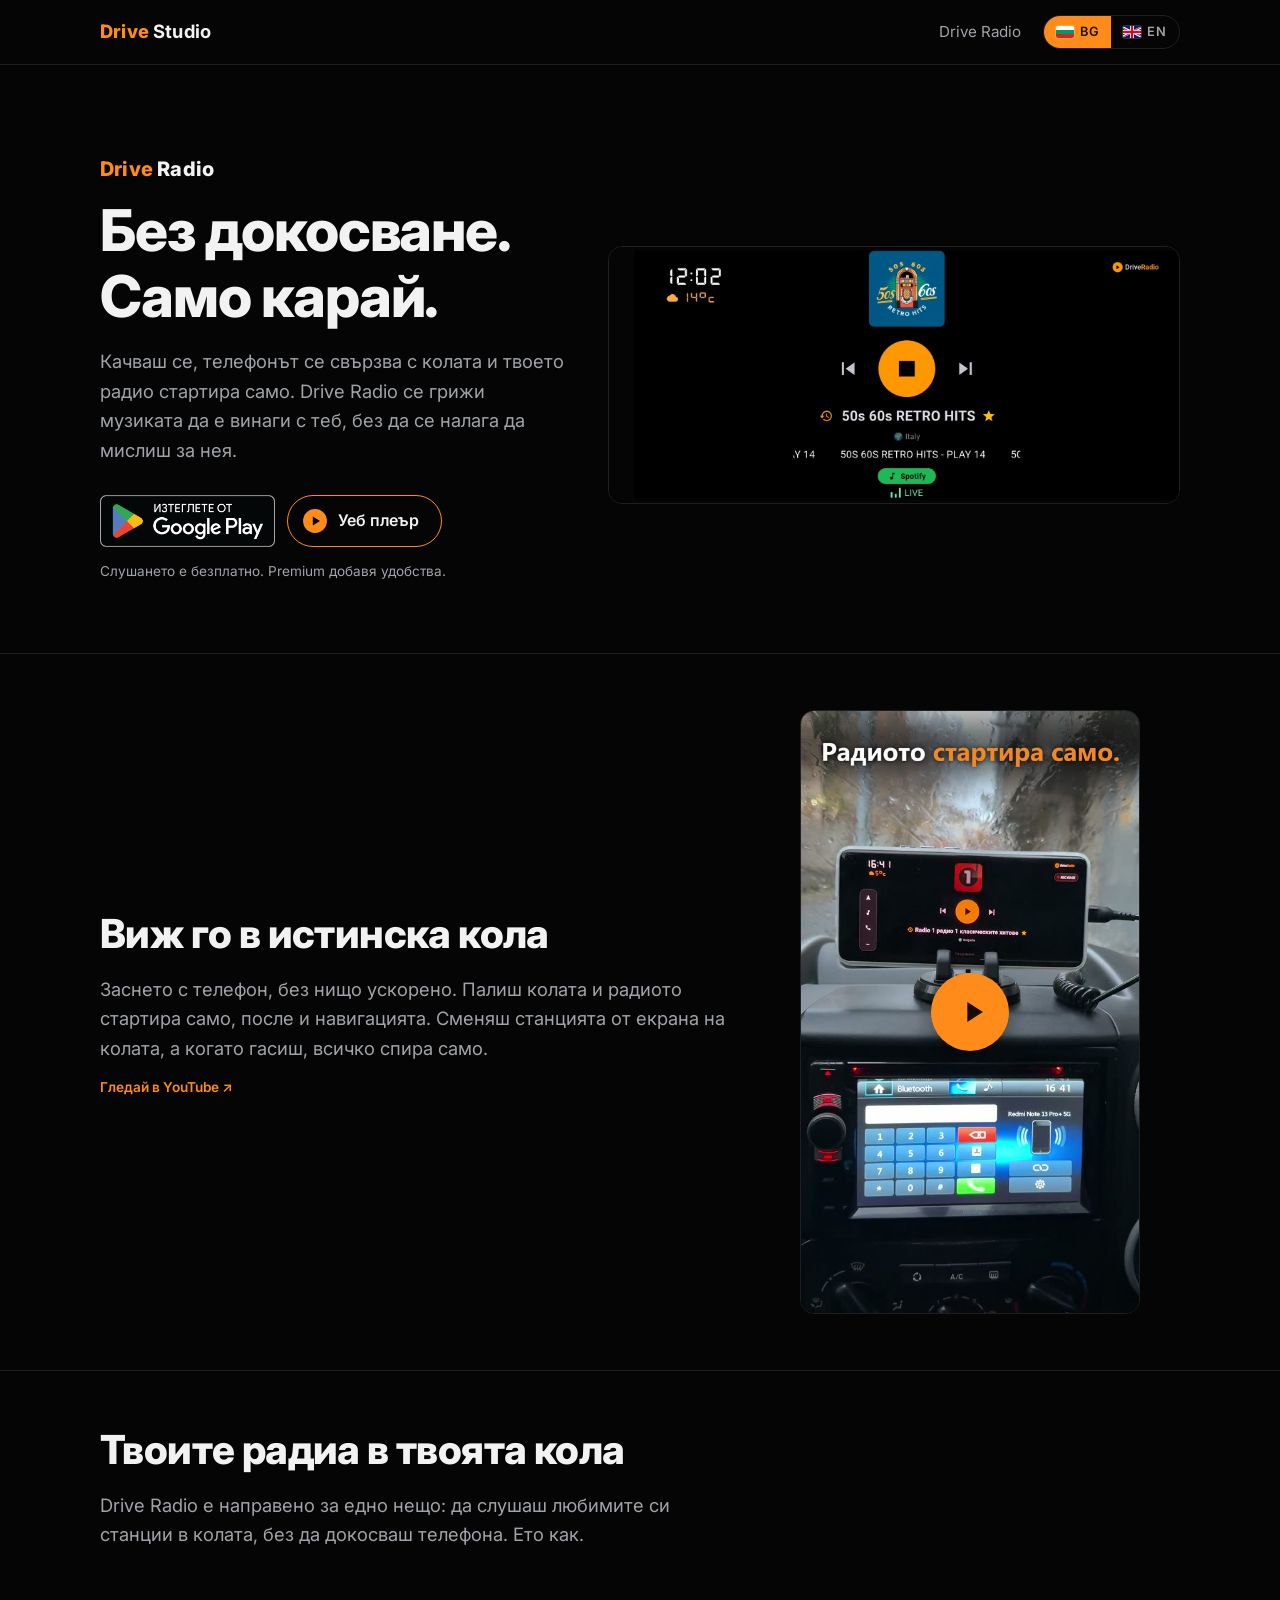
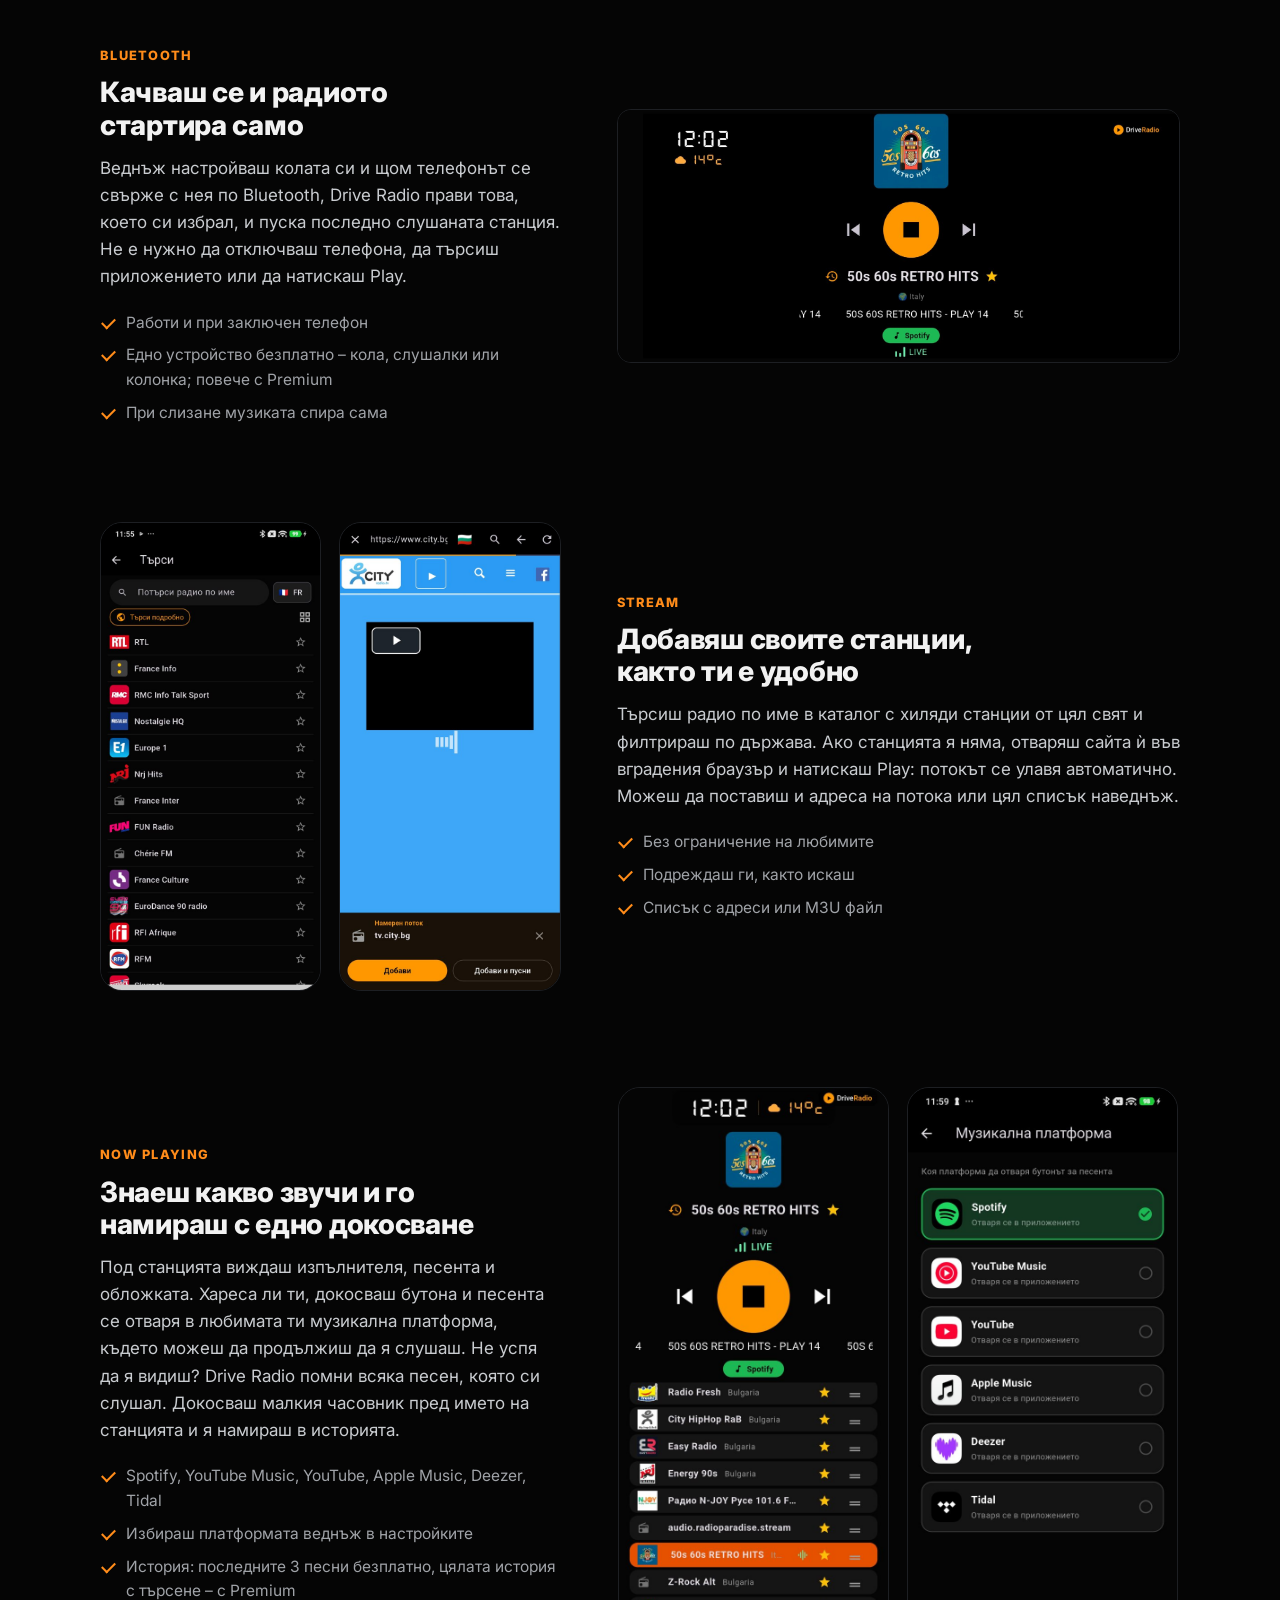
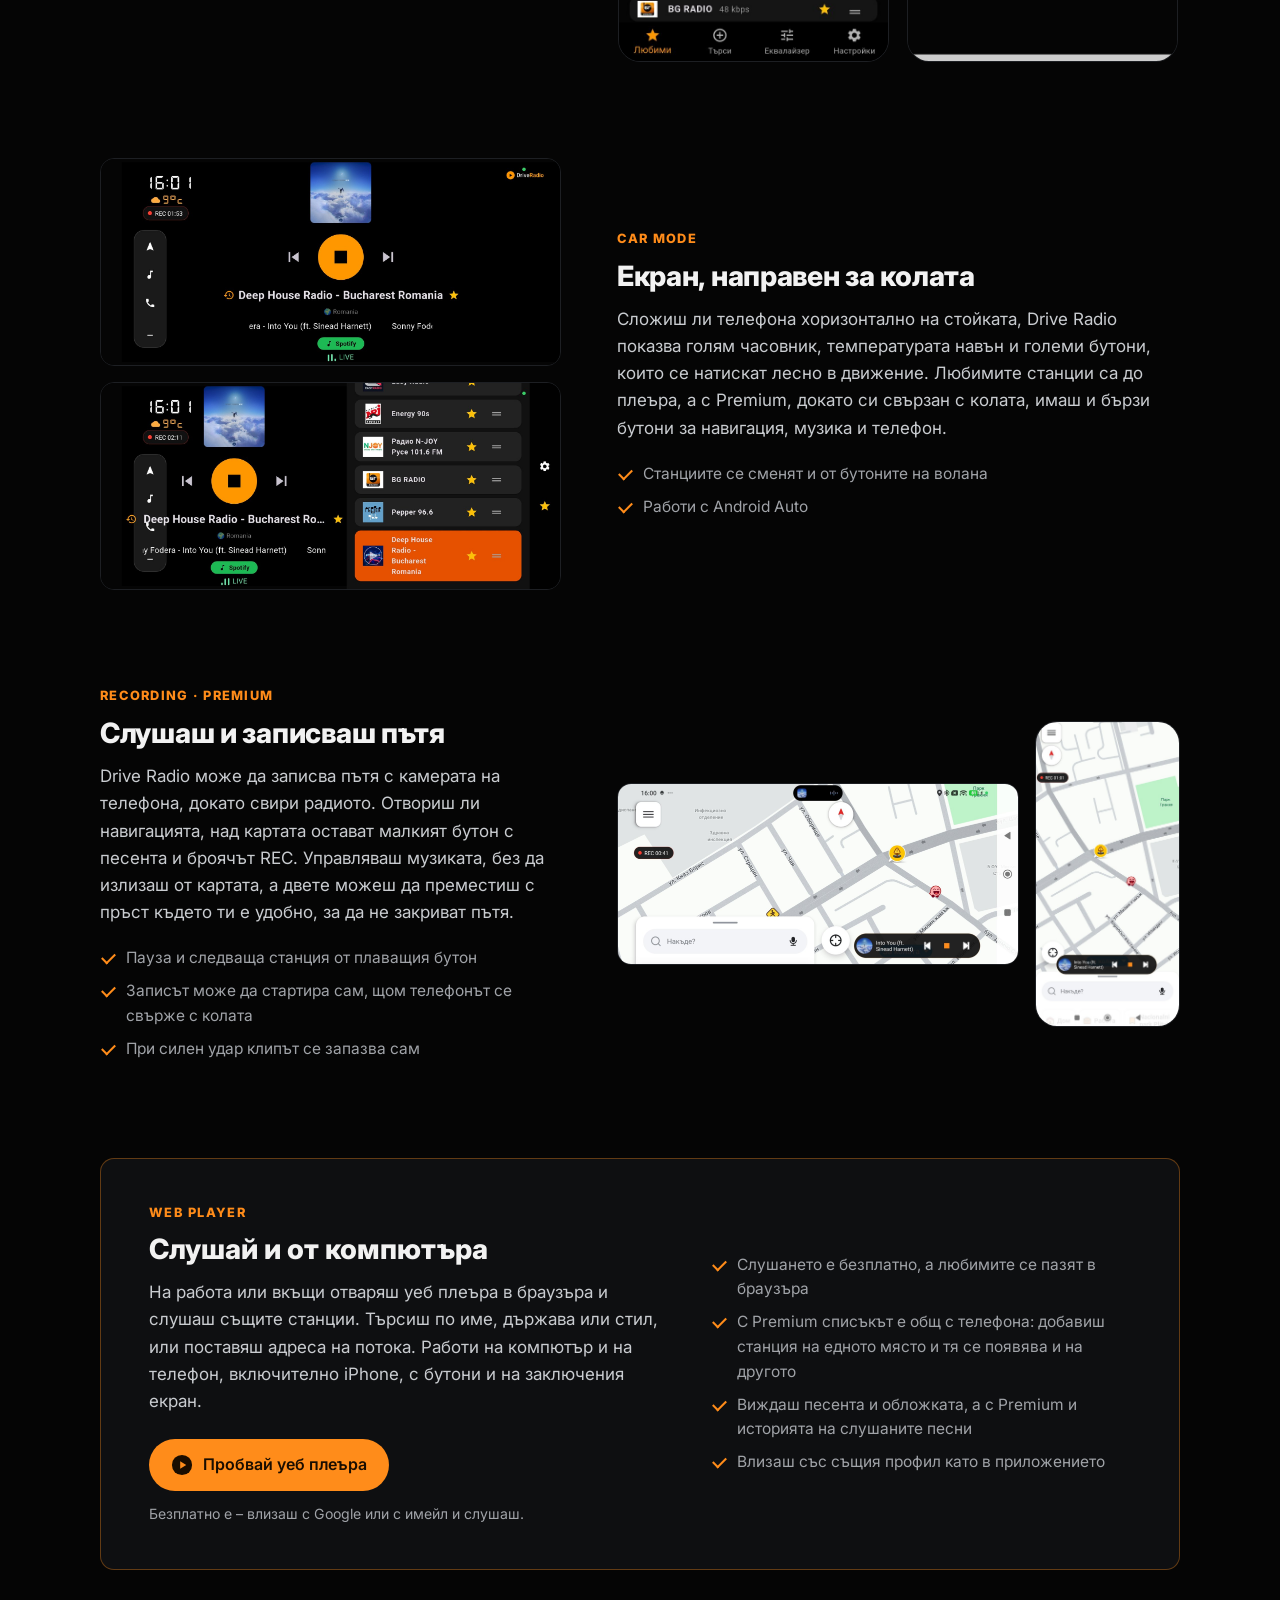
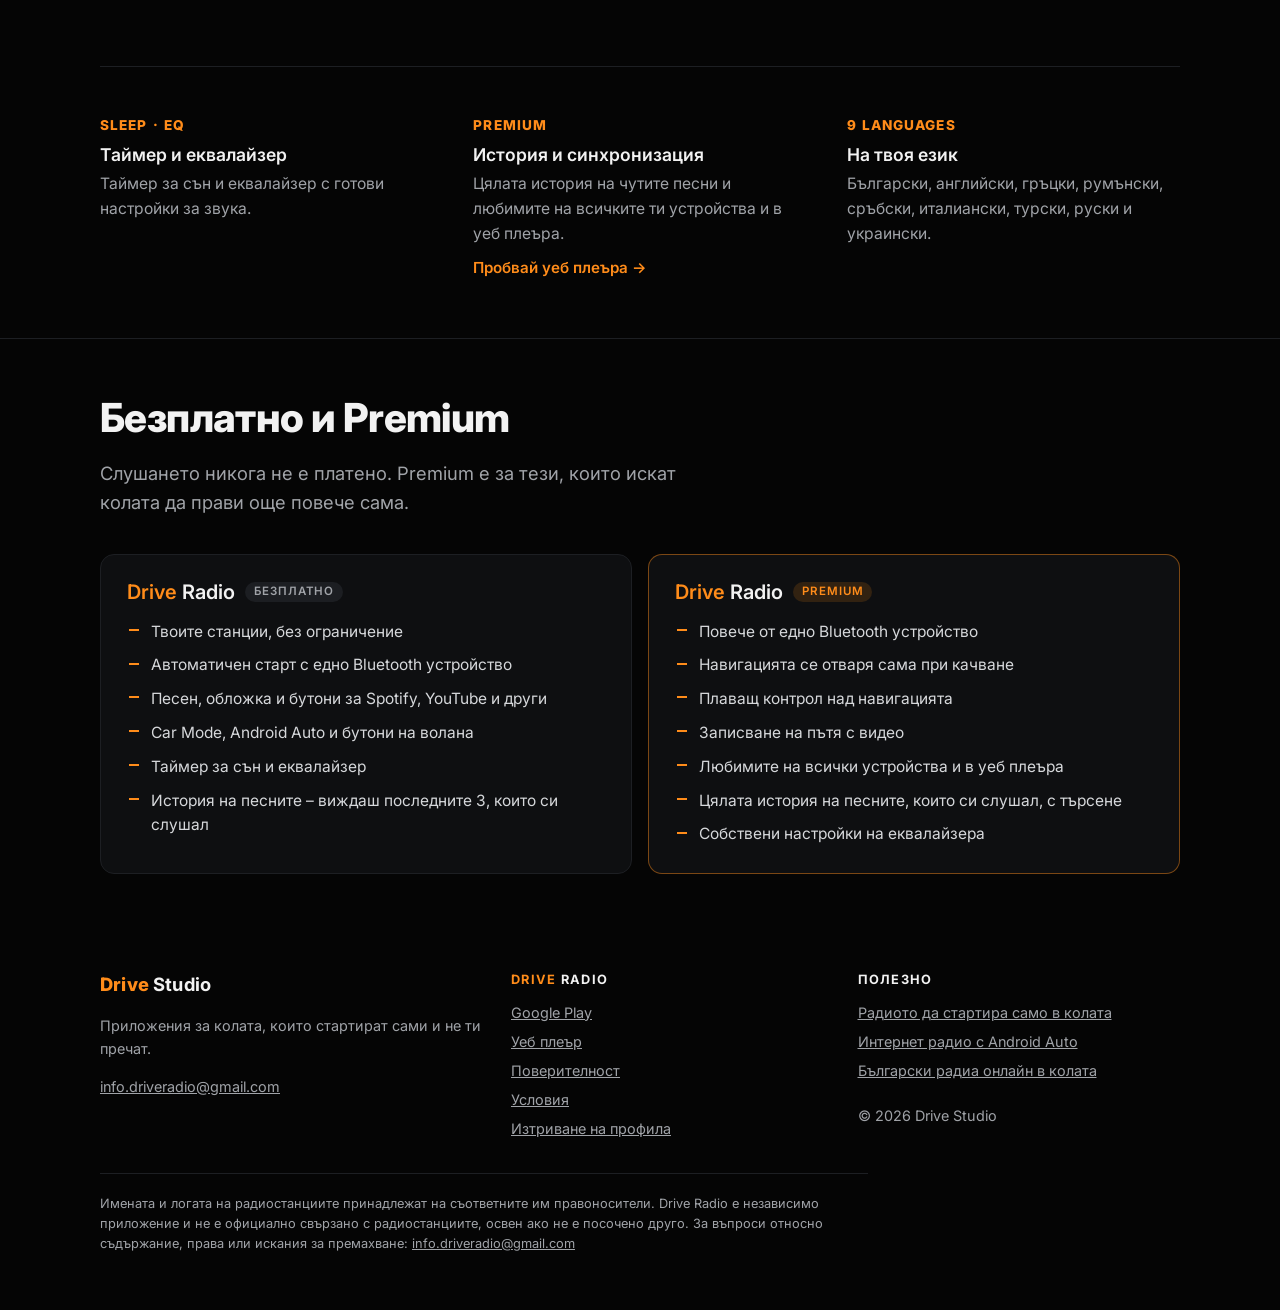
==== commit 80369fc2: "Homepage: "See it in a real car" with the YouTube Short New section under the hero with the real-car" ====
--- a/index.html
+++ b/index.html
@@ -130,6 +130,22 @@
   .shot { border-radius: var(--radius); border: 1px solid var(--line); background: #000; overflow: hidden; }
   .shot img { width: 100%; height: auto; }
 
+  /* Real-car video: a still with a play button; the YouTube player loads only on click */
+  .real-car { display: grid; gap: 32px; align-items: center; }
+  @media (min-width: 900px) { .real-car { grid-template-columns: 1.2fr 0.8fr; } }
+  .real-car .note a { font-weight: 600; text-decoration: none; }
+  .real-car .note a:hover { text-decoration: underline; }
+  .yt-wrap { width: 100%; max-width: 340px; aspect-ratio: 9 / 16; justify-self: center; position: relative;
+    border-radius: var(--radius); border: 1px solid var(--line); background: #000; overflow: hidden; }
+  .yt-facade { display: block; width: 100%; height: 100%; padding: 0; border: 0; background: none; cursor: pointer; position: relative; }
+  .yt-facade img { display: block; width: 100%; height: 100%; object-fit: cover; }
+  .yt-facade .play { position: absolute; left: 50%; top: 50%; width: 78px; height: 78px; margin: -39px 0 0 -39px; border-radius: 50%;
+    background: var(--orange); display: grid; place-items: center; box-shadow: 0 8px 28px rgba(0, 0, 0, 0.55); transition: transform 0.15s; }
+  .yt-facade .play svg { width: 34px; height: 34px; margin-left: 5px; fill: var(--orange-ink); }
+  .yt-facade:hover .play, .yt-facade:focus-visible .play { transform: scale(1.08); }
+  .yt-facade:focus-visible { outline: 3px solid var(--orange); outline-offset: -3px; }
+  .yt-wrap iframe { display: block; width: 100%; height: 100%; border: 0; }
+
   section { padding: 56px 0; }
   .divider { border-top: 1px solid var(--line); }
 
@@ -254,7 +270,7 @@
           <img data-l="bg" src="/img/gplay-bg.png" width="646" height="192" alt="Изтеглете от Google Play">
           <img data-l="en" src="/img/gplay-en.png" width="564" height="168" alt="Get it on Google Play">
         </a>
-        <a class="btn btn-web" href="https://player.driveradio.app/">
+        <a class="btn btn-web" href="https://player.driveradio.app/?lang=bg">
           <svg class="btn-icon" viewBox="0 0 24 24" aria-hidden="true"><circle cx="12" cy="12" r="11" fill="currentColor"/><path d="M10 7.8v8.4l6.6-4.2z" fill="#050505"/></svg>
           <span data-l="bg">Уеб плеър</span><span data-l="en">Web player</span>
         </a>
@@ -268,6 +284,30 @@
       <img src="/img/radio-player.jpg" width="1600" height="720" alt="Drive Radio player in landscape: clock, temperature, station cover and big buttons">
     </div>
   </div>
+
+  <section class="divider" id="video" >
+    <div class="wrap real-car">
+      <div>
+        <h2>
+          <span data-l="bg">Виж го в истинска кола</span>
+          <span data-l="en">See it in a real car</span>
+        </h2>
+        <p class="lead">
+          <span data-l="bg">Заснето с телефон, без нищо ускорено. Палиш колата и радиото стартира само, после и навигацията. Сменяш станцията от екрана на колата, а когато гасиш, всичко спира само.</span>
+          <span data-l="en">Filmed on a phone, nothing sped up. Start the car and the radio starts by itself, then the navigation. Change the station from the car's own screen, and when you turn the car off, everything stops by itself.</span>
+        </p>
+        <p class="note">
+          <a href="https://youtube.com/shorts/-r-MTbUttYo" target="_blank" rel="noopener"><span data-l="bg">Гледай в YouTube ↗</span><span data-l="en">Watch on YouTube ↗</span></a>
+        </p>
+      </div>
+      <div class="yt-wrap">
+        <button type="button" class="yt-facade" data-yt="-r-MTbUttYo" aria-label="Пусни видеото: Drive Radio в истинска кола">
+          <img src="/img/short-car-bg.jpg" width="540" height="960" loading="lazy" alt="">
+          <span class="play"><svg viewBox="0 0 24 24" aria-hidden="true"><path d="M8 5v14l11-7z"/></svg></span>
+        </button>
+      </div>
+    </div>
+  </section>
 
   <section class="divider">
     <div class="wrap">
@@ -392,7 +432,7 @@
             <span data-l="bg">На работа или вкъщи отваряш уеб плеъра в браузъра и слушаш същите станции. Търсиш по име, държава или стил, или поставяш адреса на потока. Работи на компютър и на телефон, включително iPhone, с бутони и на заключения екран.</span>
             <span data-l="en">At work or at home, open the web player in your browser and listen to the same stations. Search by name, country or style, or paste the stream address. It works on a computer and on a phone, iPhone included, with controls on the lock screen too.</span>
           </p>
-          <a class="btn btn-primary" href="https://player.driveradio.app/"><svg class="btn-icon" viewBox="0 0 24 24" aria-hidden="true"><circle cx="12" cy="12" r="11" fill="currentColor"/><path d="M10 7.8v8.4l6.6-4.2z" fill="#ff8c1a"/></svg><span data-l="bg">Пробвай уеб плеъра</span><span data-l="en">Try the web player</span></a>
+          <a class="btn btn-primary" href="https://player.driveradio.app/?lang=bg"><svg class="btn-icon" viewBox="0 0 24 24" aria-hidden="true"><circle cx="12" cy="12" r="11" fill="currentColor"/><path d="M10 7.8v8.4l6.6-4.2z" fill="#ff8c1a"/></svg><span data-l="bg">Пробвай уеб плеъра</span><span data-l="en">Try the web player</span></a>
           <p class="try-note"><span data-l="bg">Безплатно е – влизаш с Google или с имейл и слушаш.</span><span data-l="en">It's free – sign in with Google or e-mail and listen.</span></p>
         </div>
         <ul class="ticks">
@@ -414,7 +454,7 @@
           <span class="k">PREMIUM</span>
           <h3><span data-l="bg">История и синхронизация</span><span data-l="en">History and sync</span></h3>
           <p><span data-l="bg">Цялата история на чутите песни и любимите на всичките ти устройства и в уеб плеъра.</span><span data-l="en">The full history of songs you heard, and your favorites on all your devices and in the web player.</span></p>
-          <a class="try-link" href="https://player.driveradio.app/"><span data-l="bg">Пробвай уеб плеъра →</span><span data-l="en">Try the web player →</span></a>
+          <a class="try-link" href="https://player.driveradio.app/?lang=bg"><span data-l="bg">Пробвай уеб плеъра →</span><span data-l="en">Try the web player →</span></a>
         </div>
         <div class="feature">
           <span class="k">9 LANGUAGES</span>
@@ -644,7 +684,7 @@
       <h4 class="brand-inline">Drive <b>Radio</b></h4>
       <ul>
         <li><a href="https://play.google.com/store/apps/details?id=bg.driveradio.app&amp;referrer=utm_source%3Ddriveradio.app%26utm_medium%3Dwebsite%26utm_campaign%3Dhome_bg">Google Play</a></li>
-        <li><a href="https://player.driveradio.app/"><span data-l="bg">Уеб плеър</span><span data-l="en">Web player</span></a></li>
+        <li><a href="https://player.driveradio.app/?lang=bg"><span data-l="bg">Уеб плеър</span><span data-l="en">Web player</span></a></li>
         <li><a href="https://player.driveradio.app/privacy-policy.html"><span data-l="bg">Поверителност</span><span data-l="en">Privacy</span></a></li>
         <li><a href="https://player.driveradio.app/terms.html"><span data-l="bg">Условия</span><span data-l="en">Terms</span></a></li>
         <li><a href="https://player.driveradio.app/privacy-policy.html#delete"><span data-l="bg">Изтриване на профила</span><span data-l="en">Delete account</span></a></li>
@@ -677,5 +717,20 @@
   </div>
 </footer>
 
+<script>
+  // The YouTube player (youtube-nocookie) loads only when the visitor presses play,
+  // so the page stays fast and nothing from YouTube loads for people who don't watch.
+  document.querySelectorAll('.yt-facade').forEach(function (b) {
+    b.addEventListener('click', function () {
+      var f = document.createElement('iframe');
+      f.src = 'https://www.youtube-nocookie.com/embed/' + b.getAttribute('data-yt') + '?autoplay=1&playsinline=1&rel=0';
+      f.title = b.getAttribute('aria-label');
+      f.allow = 'autoplay; encrypted-media; picture-in-picture; fullscreen';
+      f.allowFullscreen = true;
+      b.replaceWith(f);
+    });
+  });
+</script>
+
 </body>
 </html>
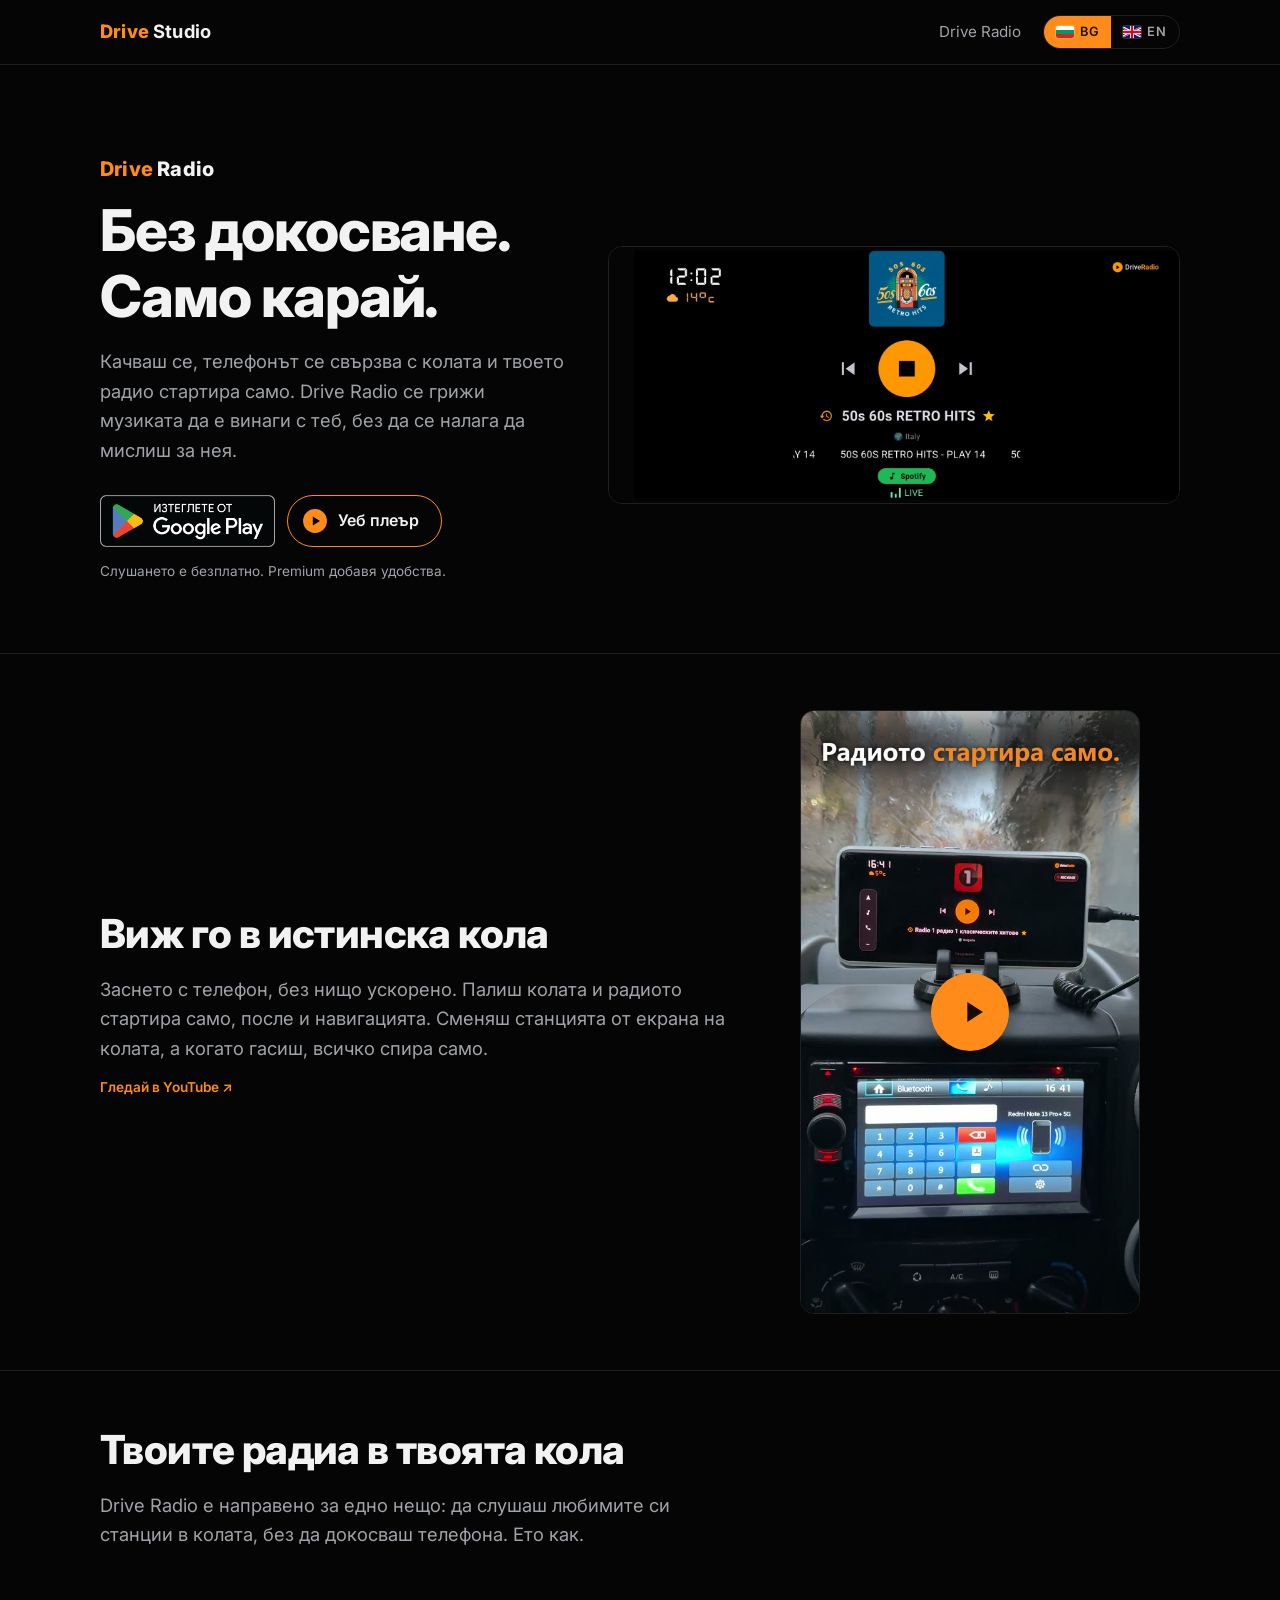
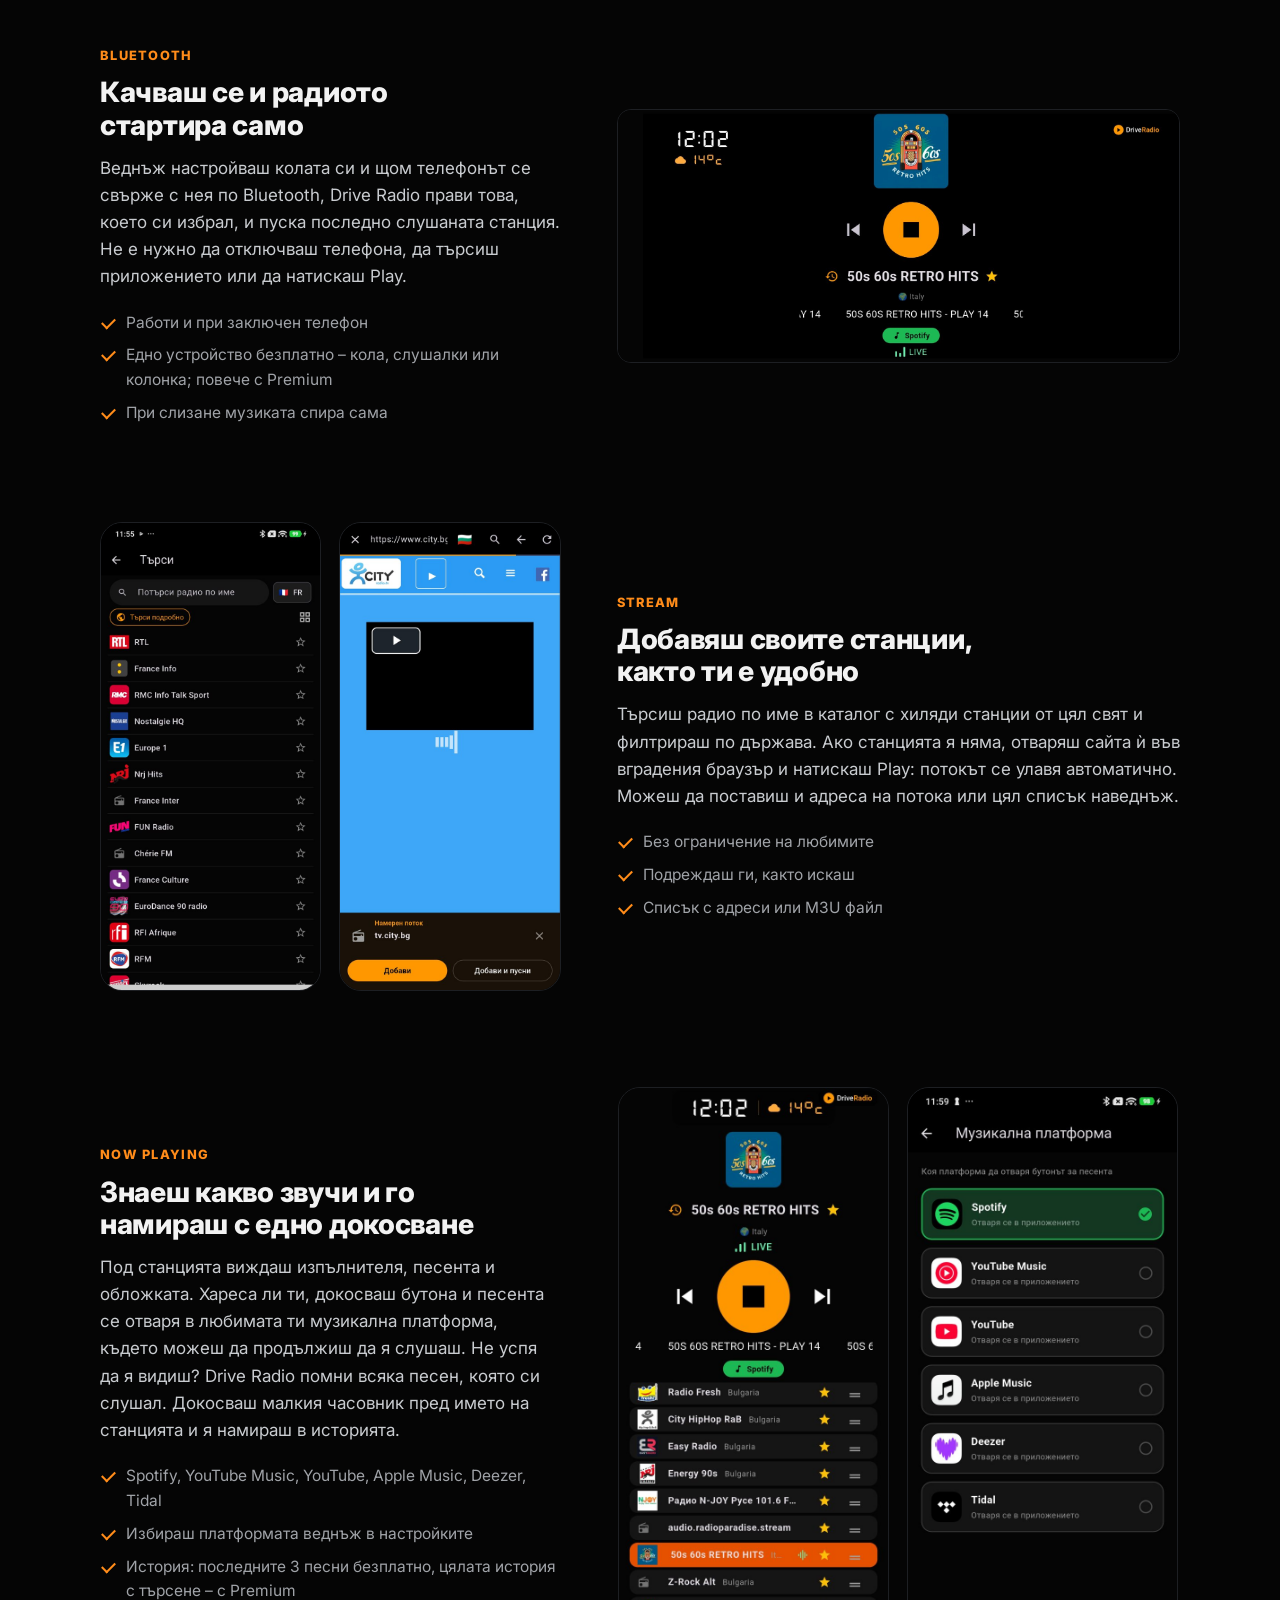
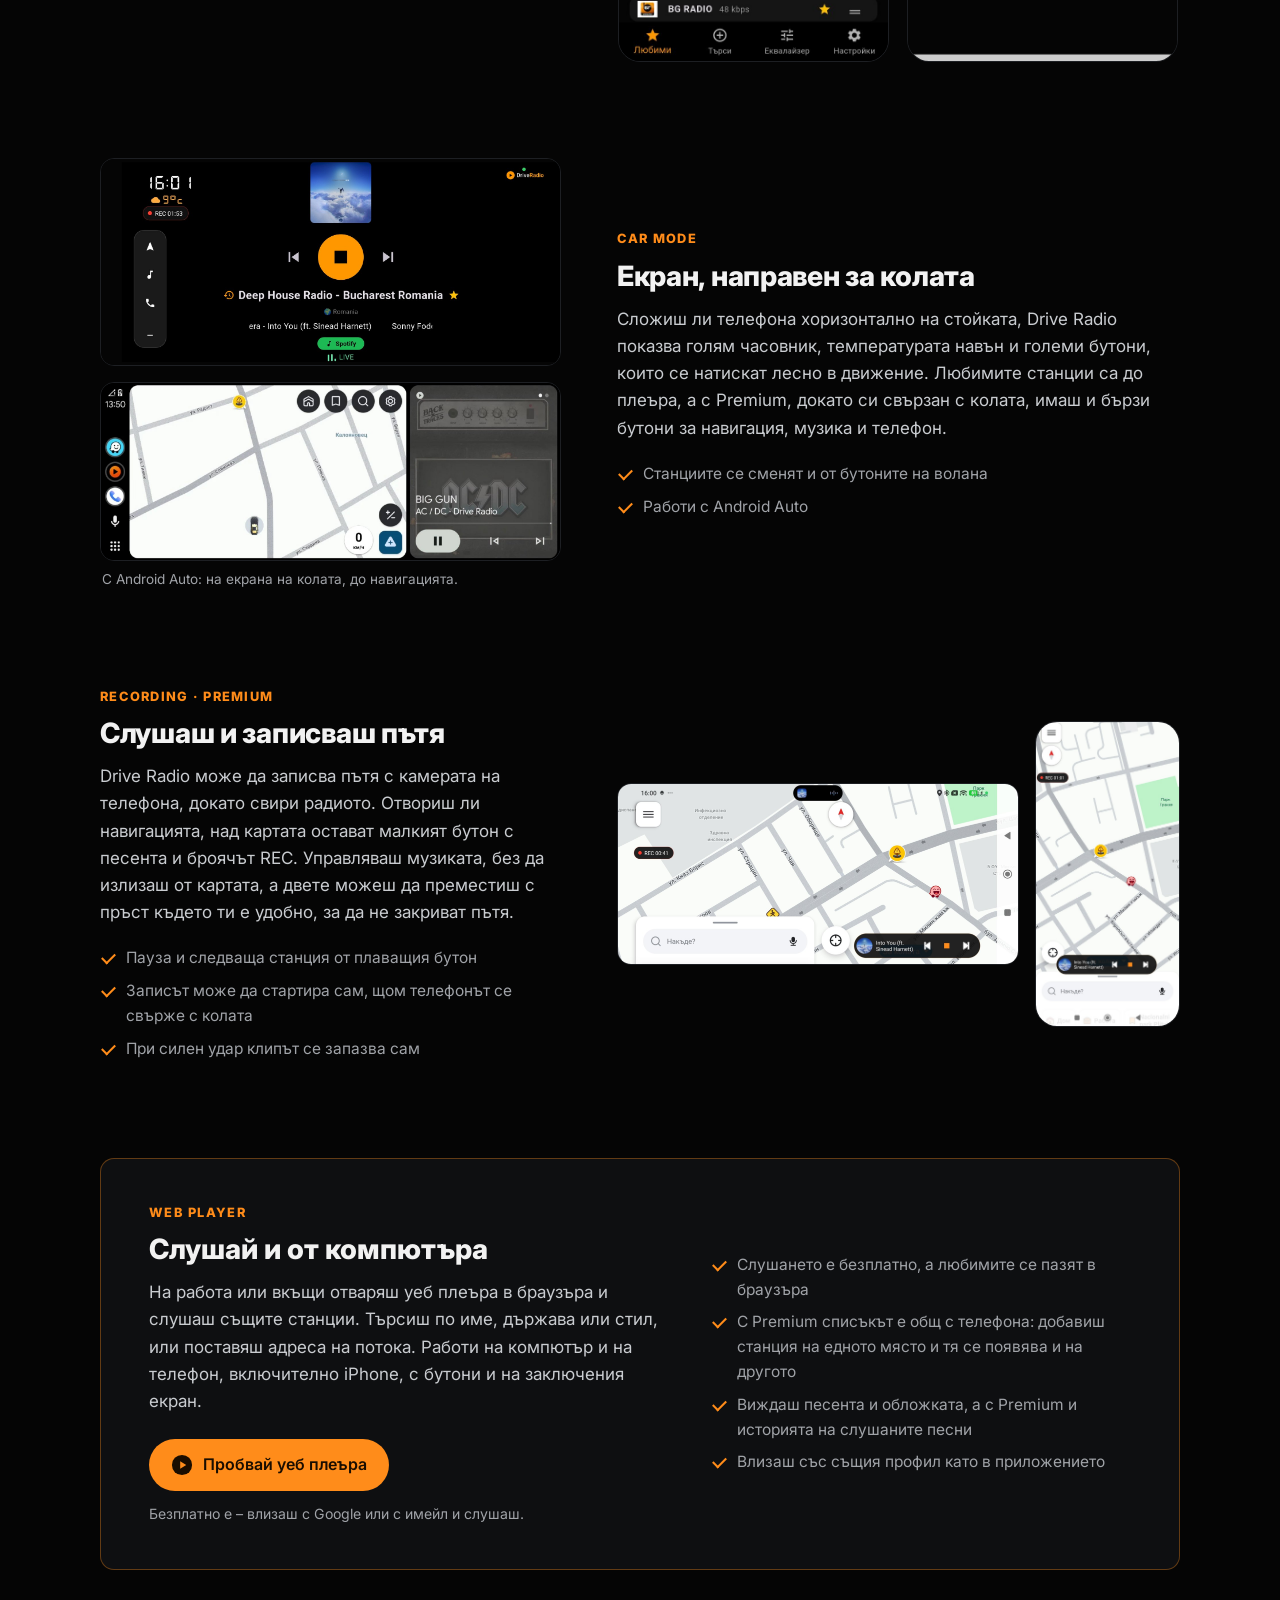
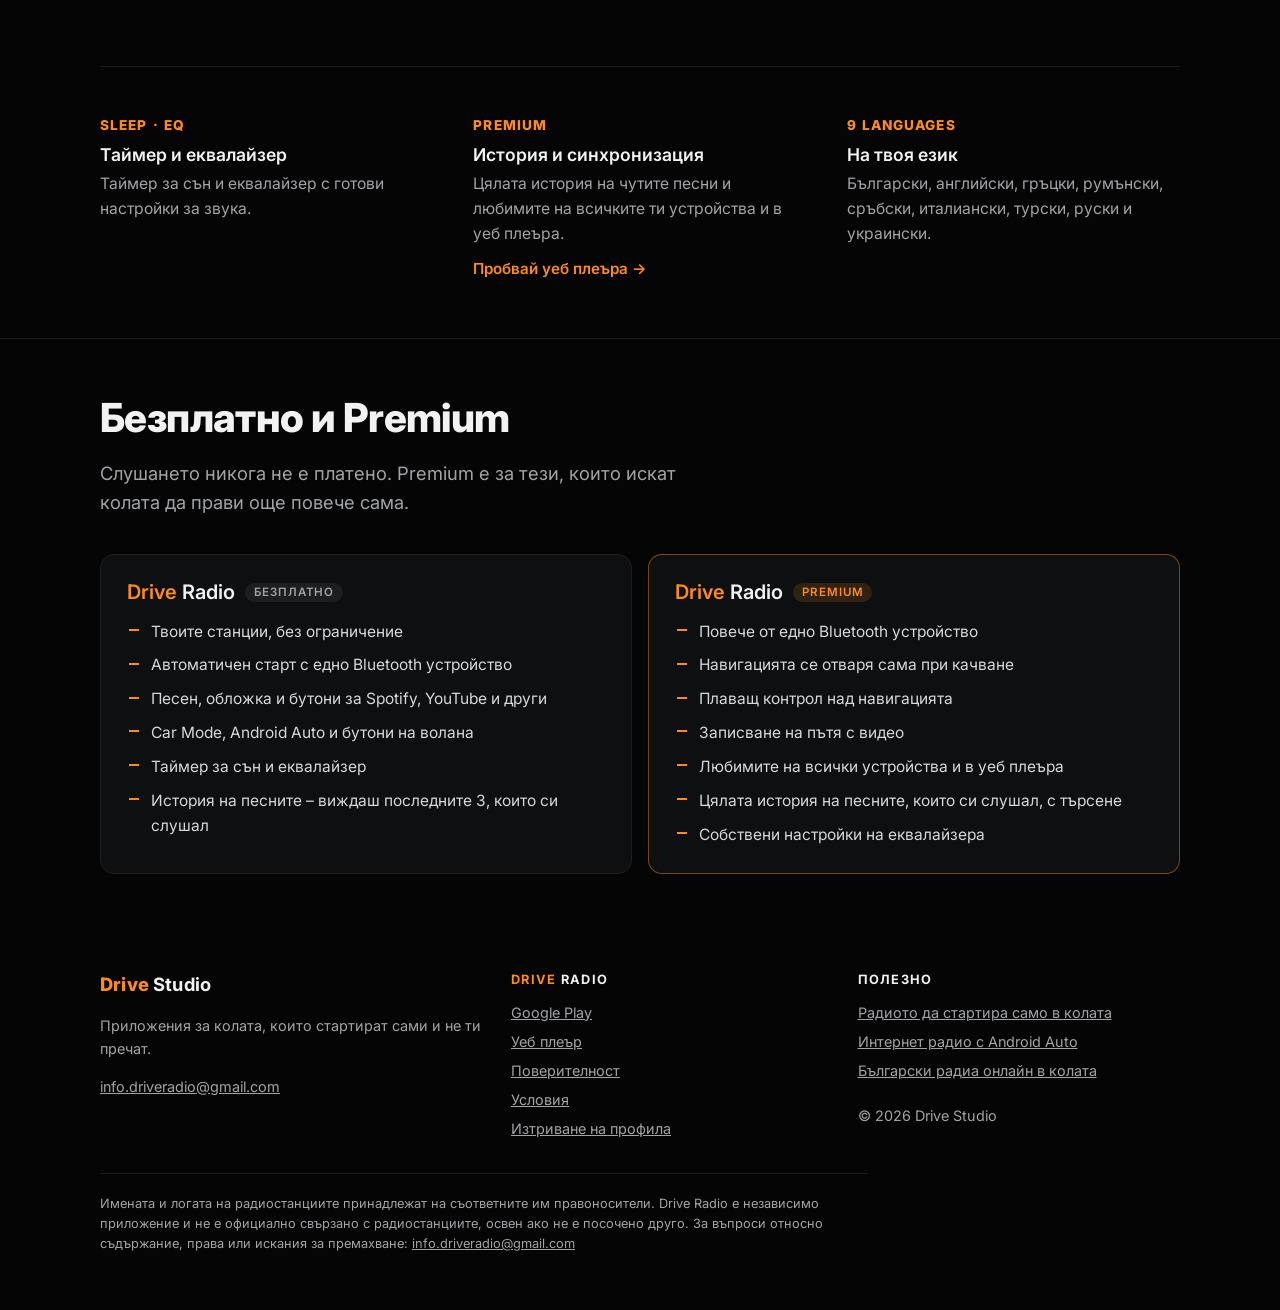
==== commit db0b37f8: "Homepage Car Mode section: Android Auto screen instead of the second Car Mode shot The two Car Mode " ====
--- a/index.html
+++ b/index.html
@@ -173,6 +173,7 @@
   .row-media.phones-2 { display: grid; grid-template-columns: 1fr 1fr; gap: 18px; max-width: 560px; justify-self: center; width: 100%; }
   .row-media.phones-2 .shot { border-radius: 22px; }
   .row-media.stack { display: grid; gap: 16px; }
+  .shot-cap { color: var(--dim); font-size: 0.85rem; margin: 8px 2px 0; }
   /* Landscape navigation shot beside the same screen upright */
   .row-media.nav-pair { display: grid; grid-template-columns: 1fr 0.36fr; gap: 16px; align-items: center; }
   .row-media.nav-pair .shot:last-child { border-radius: 22px; }
@@ -398,7 +399,10 @@
         </div>
         <div class="row-media stack">
           <div class="shot"><img src="/img/radio-carmode-buttons.jpg" width="1600" height="719" loading="lazy" alt="Car Mode with quick buttons for navigation, music and phone on the left"></div>
-          <div class="shot"><img src="/img/radio-carmode-favorites.jpg" width="1600" height="719" loading="lazy" alt="Car Mode player next to the list of favorite stations"></div>
+          <div>
+            <div class="shot"><img src="/img/android-auto-player.jpg" width="1596" height="614" loading="lazy" alt="Drive Radio in Android Auto: Waze on the left, the song with its cover and the buttons on the right"></div>
+            <p class="shot-cap"><span data-l="bg">С Android Auto: на екрана на колата, до навигацията.</span><span data-l="en">With Android Auto: on the car's screen, next to navigation.</span></p>
+          </div>
         </div>
       </div>
 
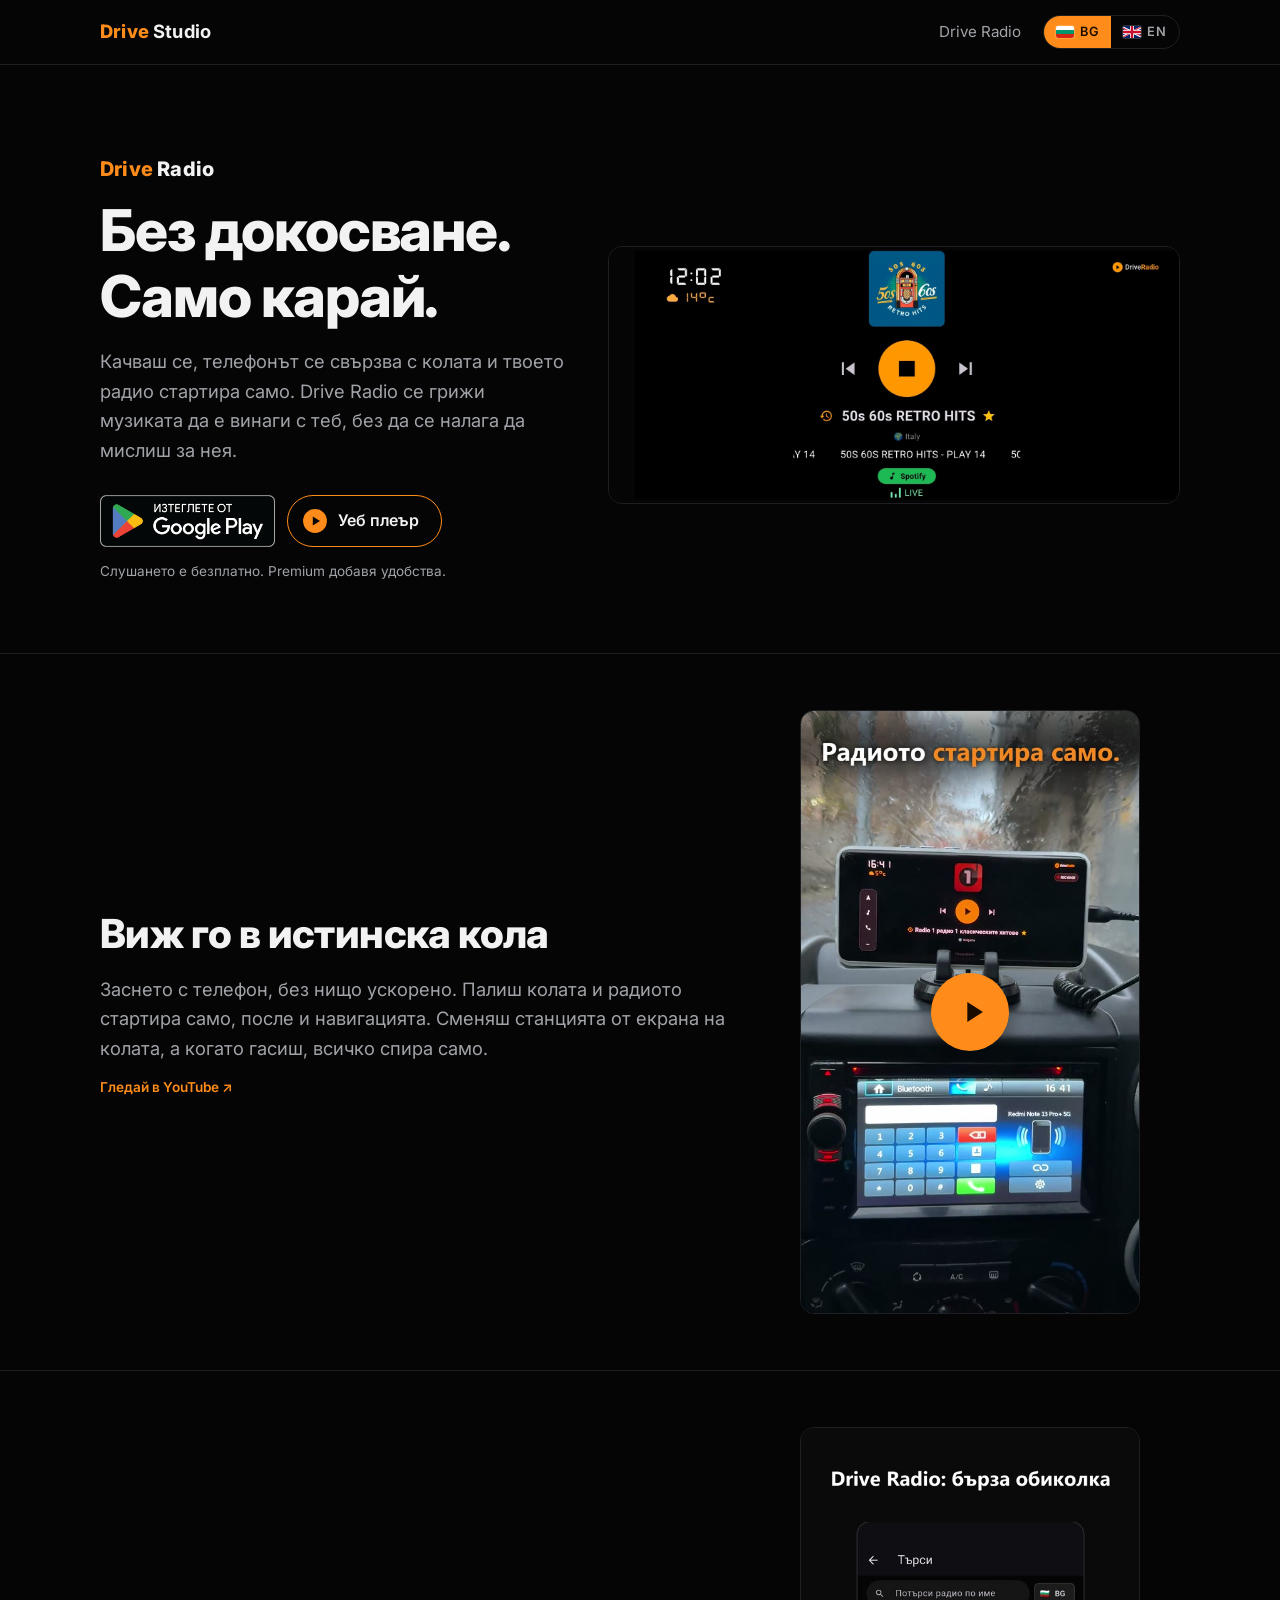
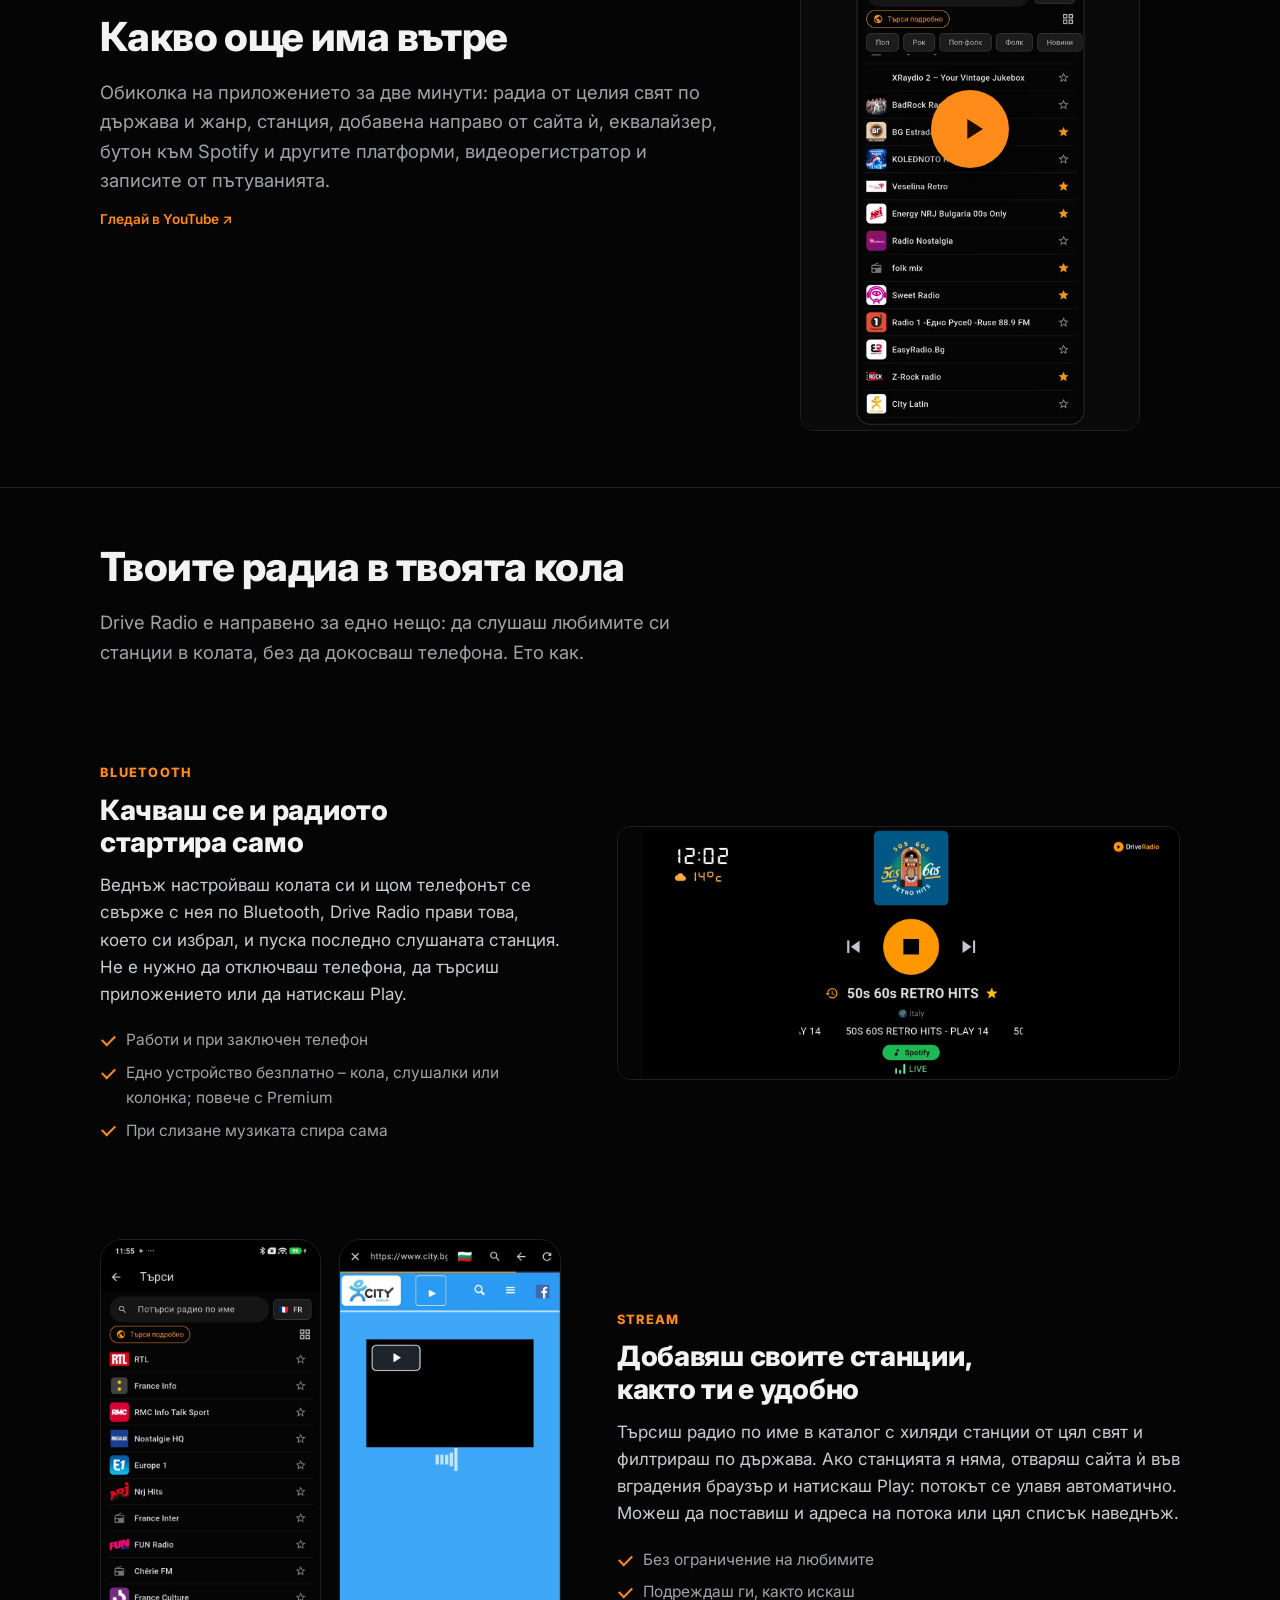
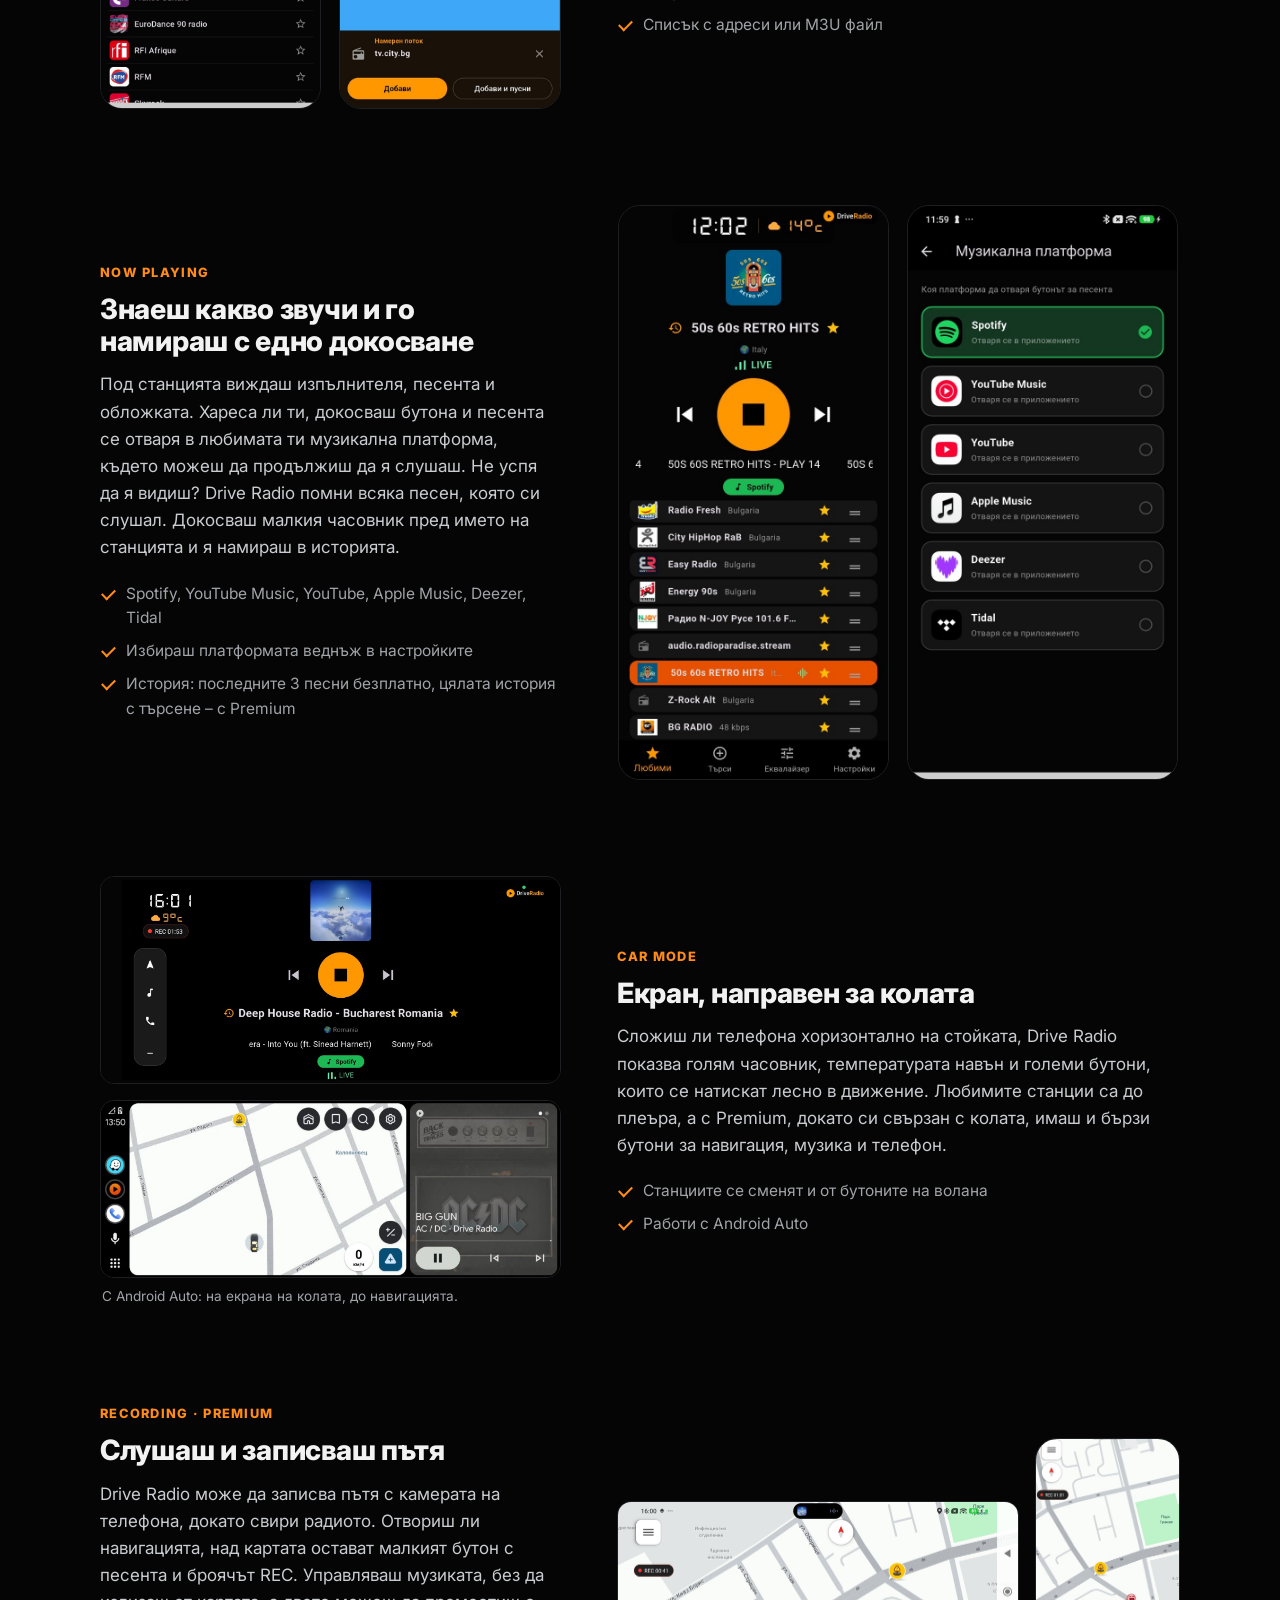
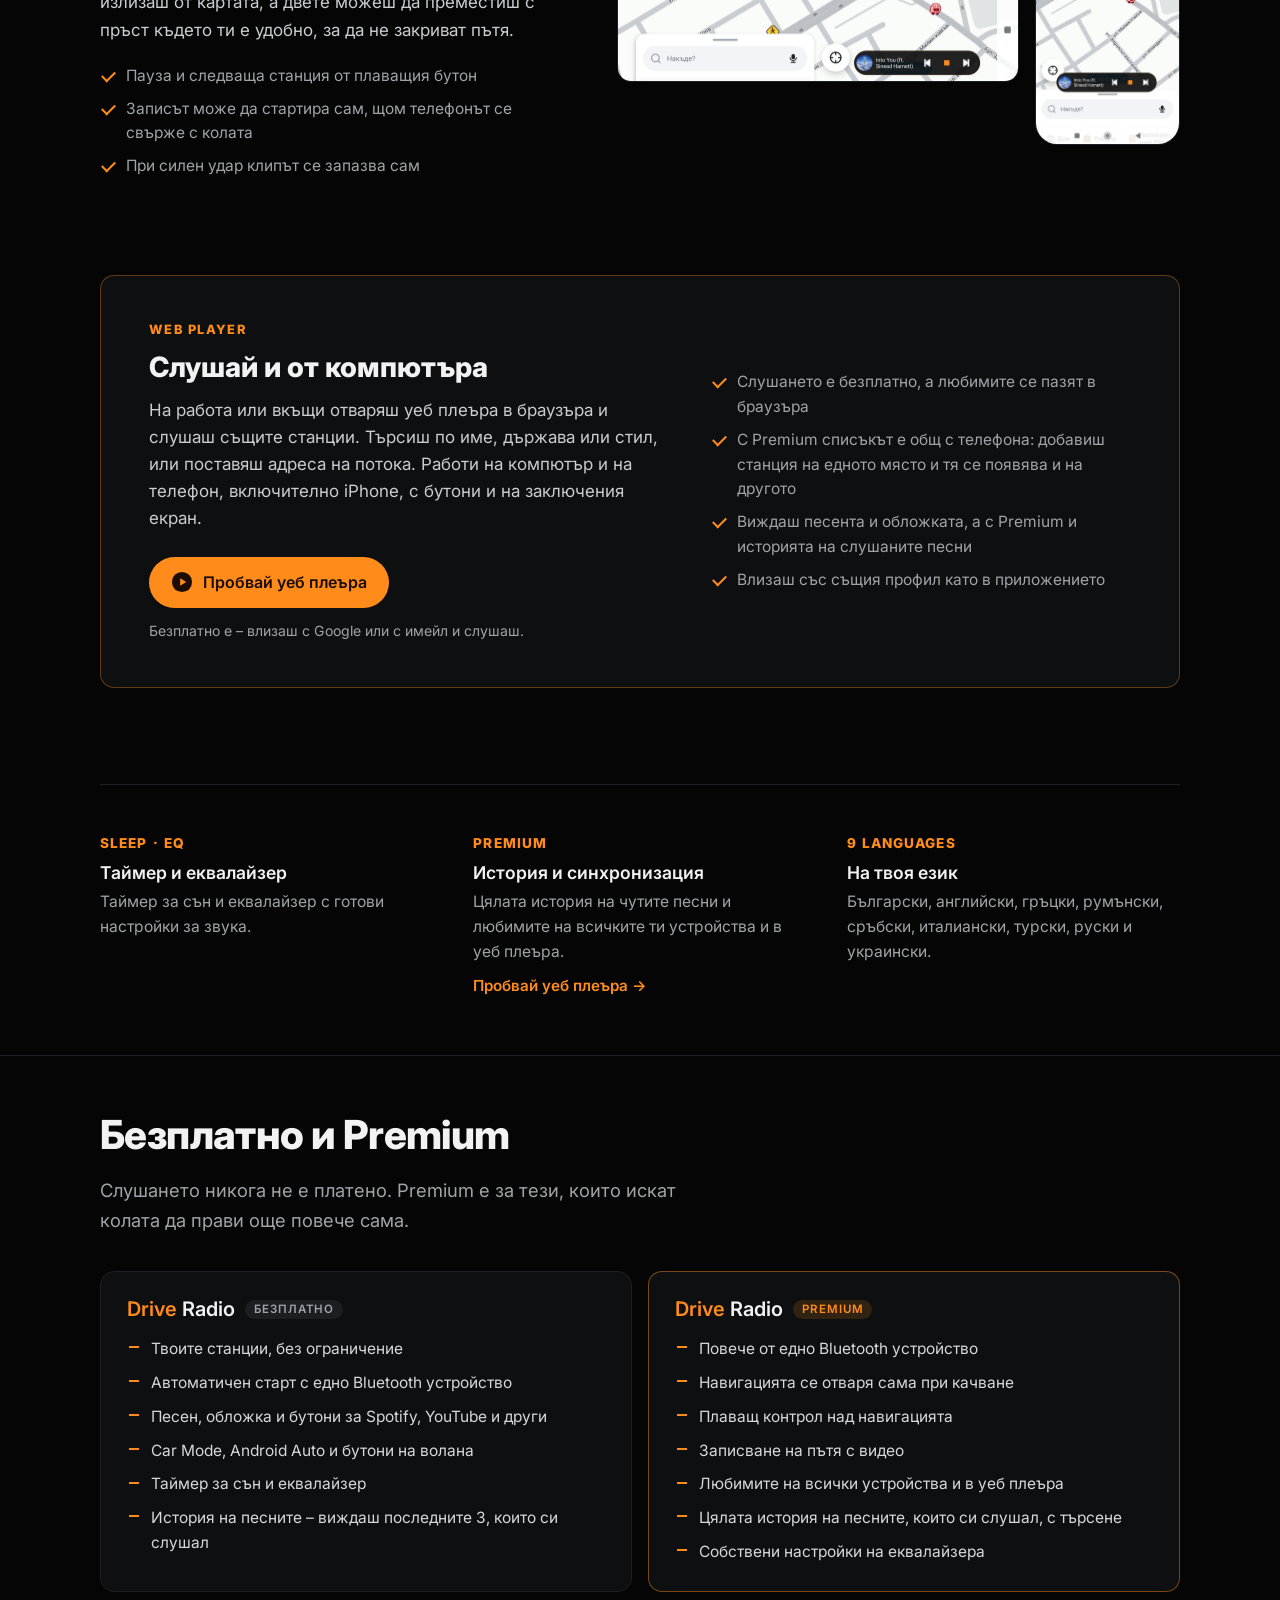
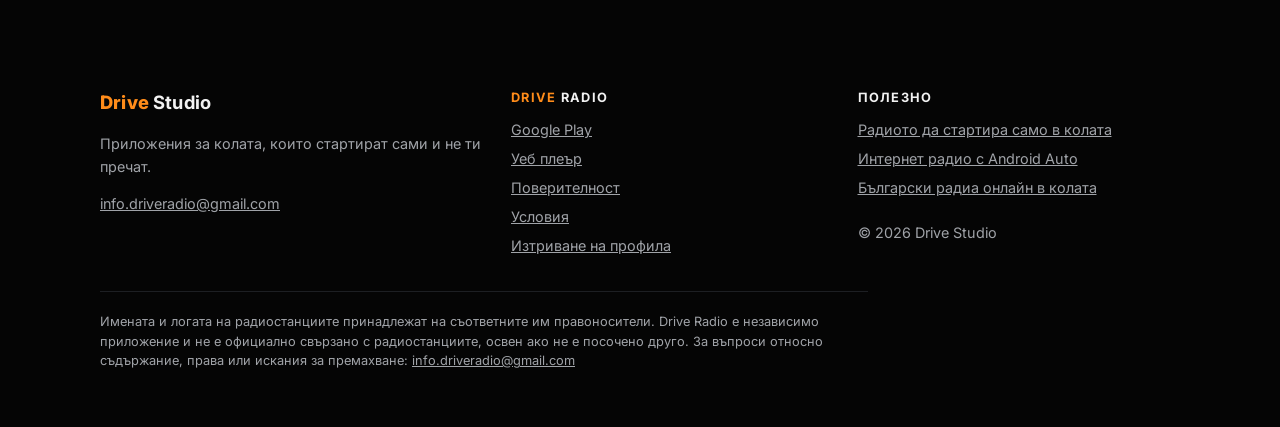
==== commit c5756344: "BG tutorial Shorts on the site: setup video in the autostart guide, app tour on the homepage - /radi" ====
--- a/index.html
+++ b/index.html
@@ -310,6 +310,30 @@
     </div>
   </section>
 
+  <section class="divider" id="tour" >
+    <div class="wrap real-car">
+      <div>
+        <h2>
+          <span data-l="bg">Какво още има вътре</span>
+          <span data-l="en">What else is inside</span>
+        </h2>
+        <p class="lead">
+          <span data-l="bg">Обиколка на приложението за две минути: радиа от целия свят по държава и жанр, станция, добавена направо от сайта ѝ, еквалайзер, бутон към Spotify и другите платформи, видеорегистратор и записите от пътуванията.</span>
+          <span data-l="en">A two-minute tour of the app: stations from all over the world by country and genre, a station added straight from its own website, the equalizer, a button to Spotify and the other platforms, the dash cam and your recorded trips.</span>
+        </p>
+        <p class="note">
+          <a href="https://youtube.com/shorts/HaLtzakHkxw" target="_blank" rel="noopener"><span data-l="bg">Гледай в YouTube ↗</span><span data-l="en">Watch on YouTube ↗</span></a>
+        </p>
+      </div>
+      <div class="yt-wrap">
+        <button type="button" class="yt-facade" data-yt="HaLtzakHkxw" aria-label="Пусни видеото: обиколка на Drive Radio">
+          <img src="/img/short-tour-bg.jpg" width="540" height="960" loading="lazy" alt="">
+          <span class="play"><svg viewBox="0 0 24 24" aria-hidden="true"><path d="M8 5v14l11-7z"/></svg></span>
+        </button>
+      </div>
+    </div>
+  </section>
+
   <section class="divider">
     <div class="wrap">
       <h2>
